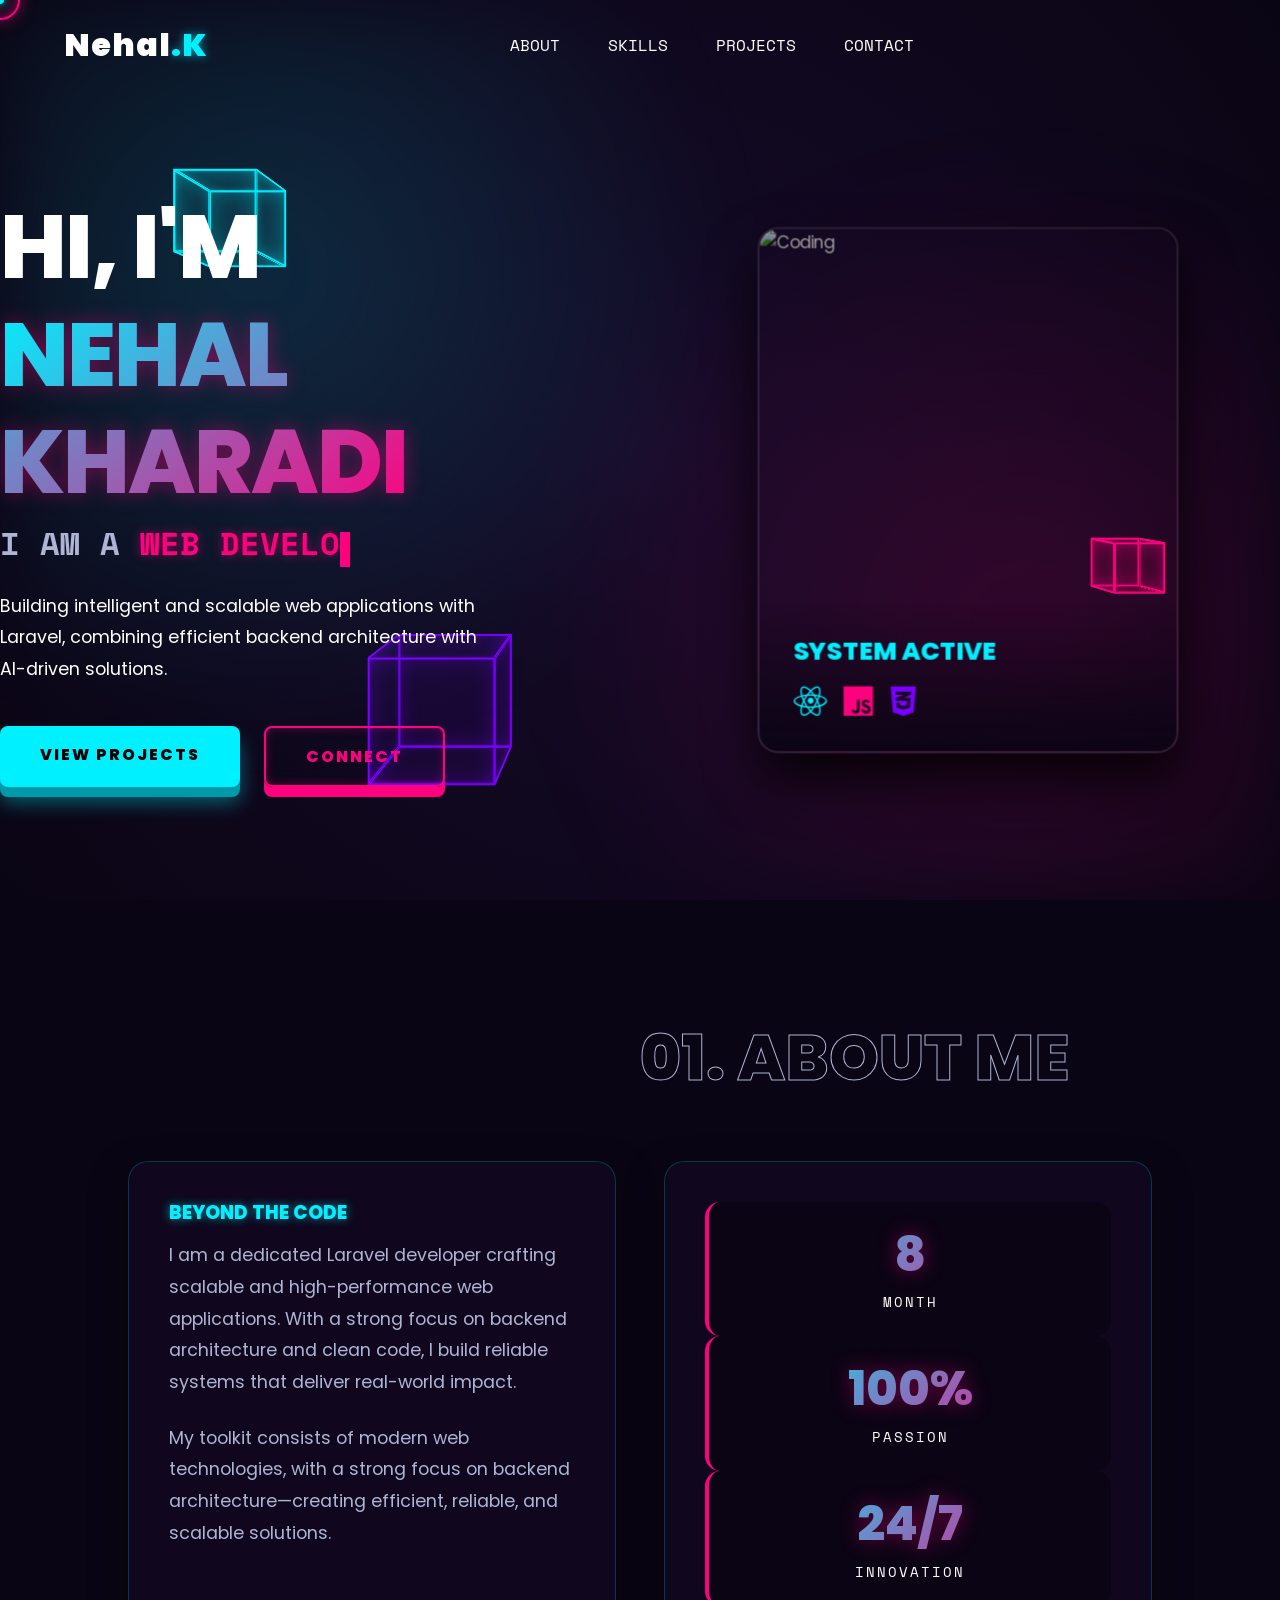
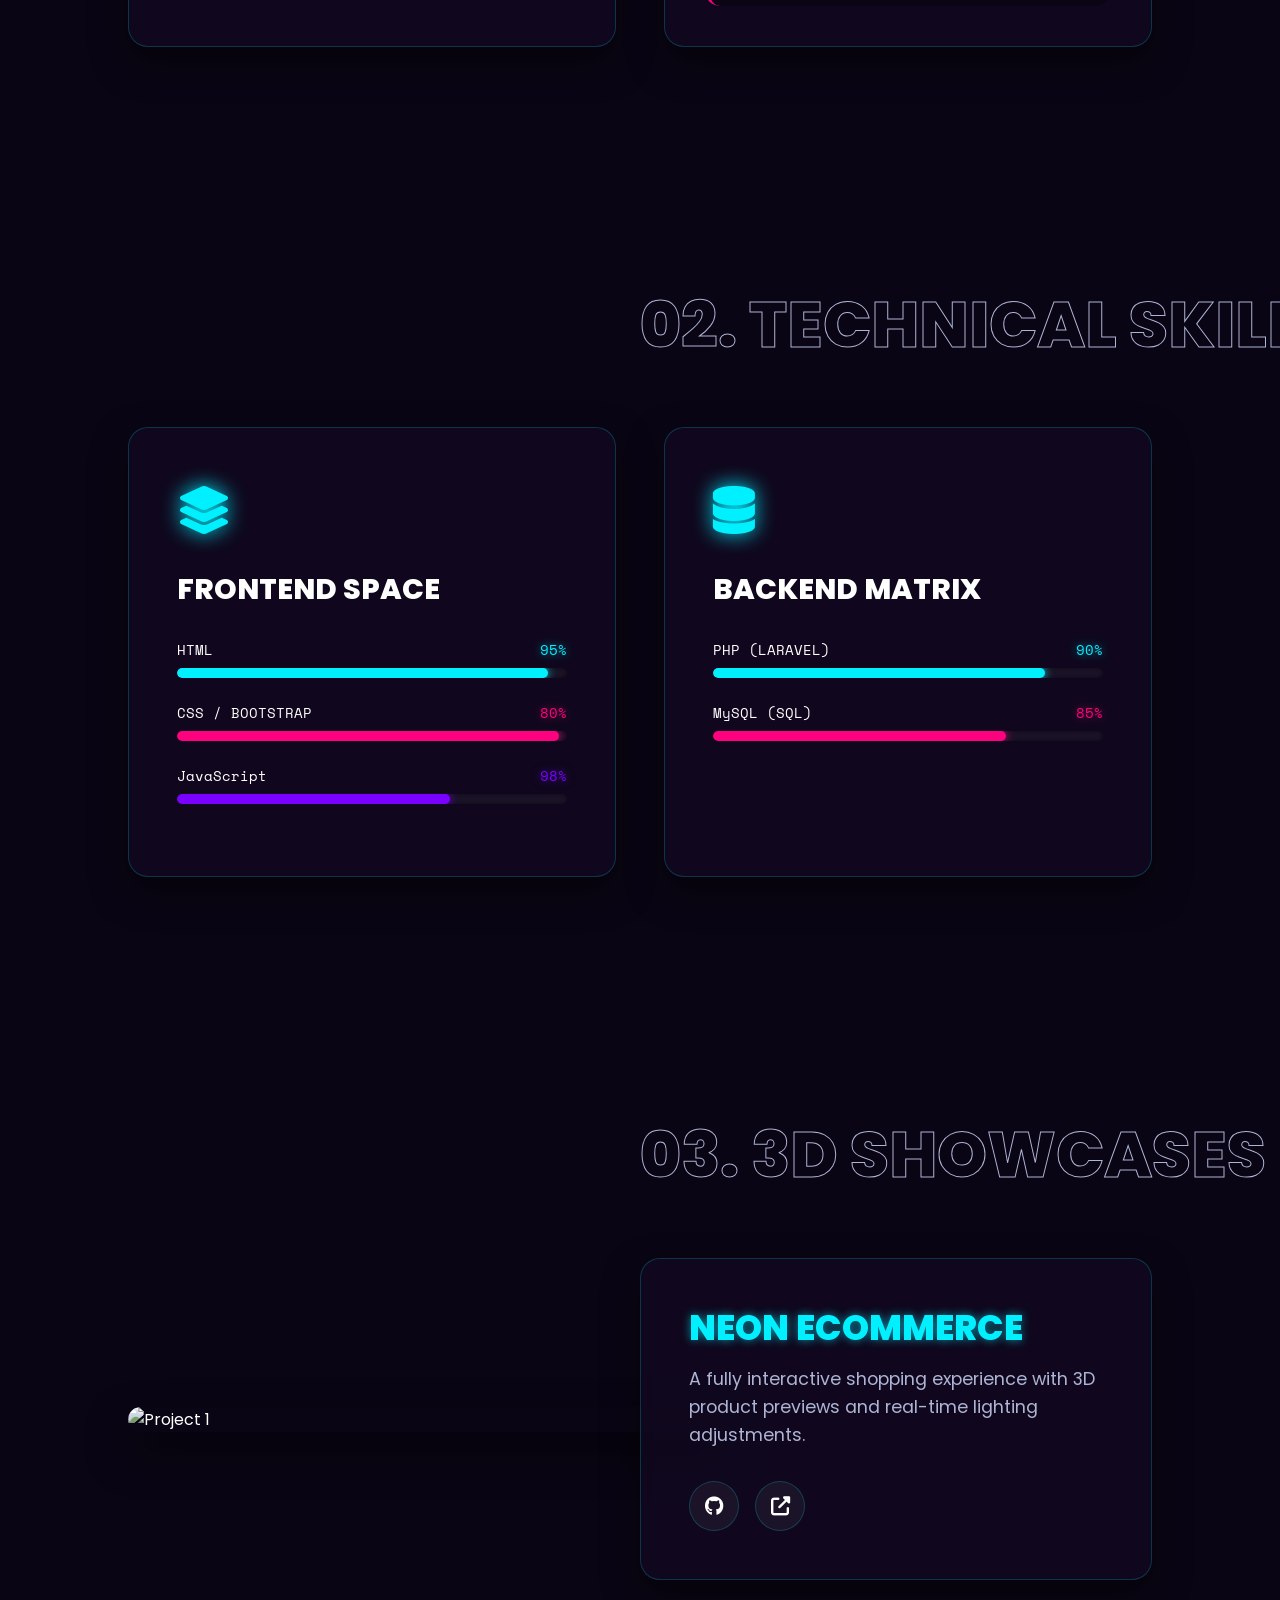
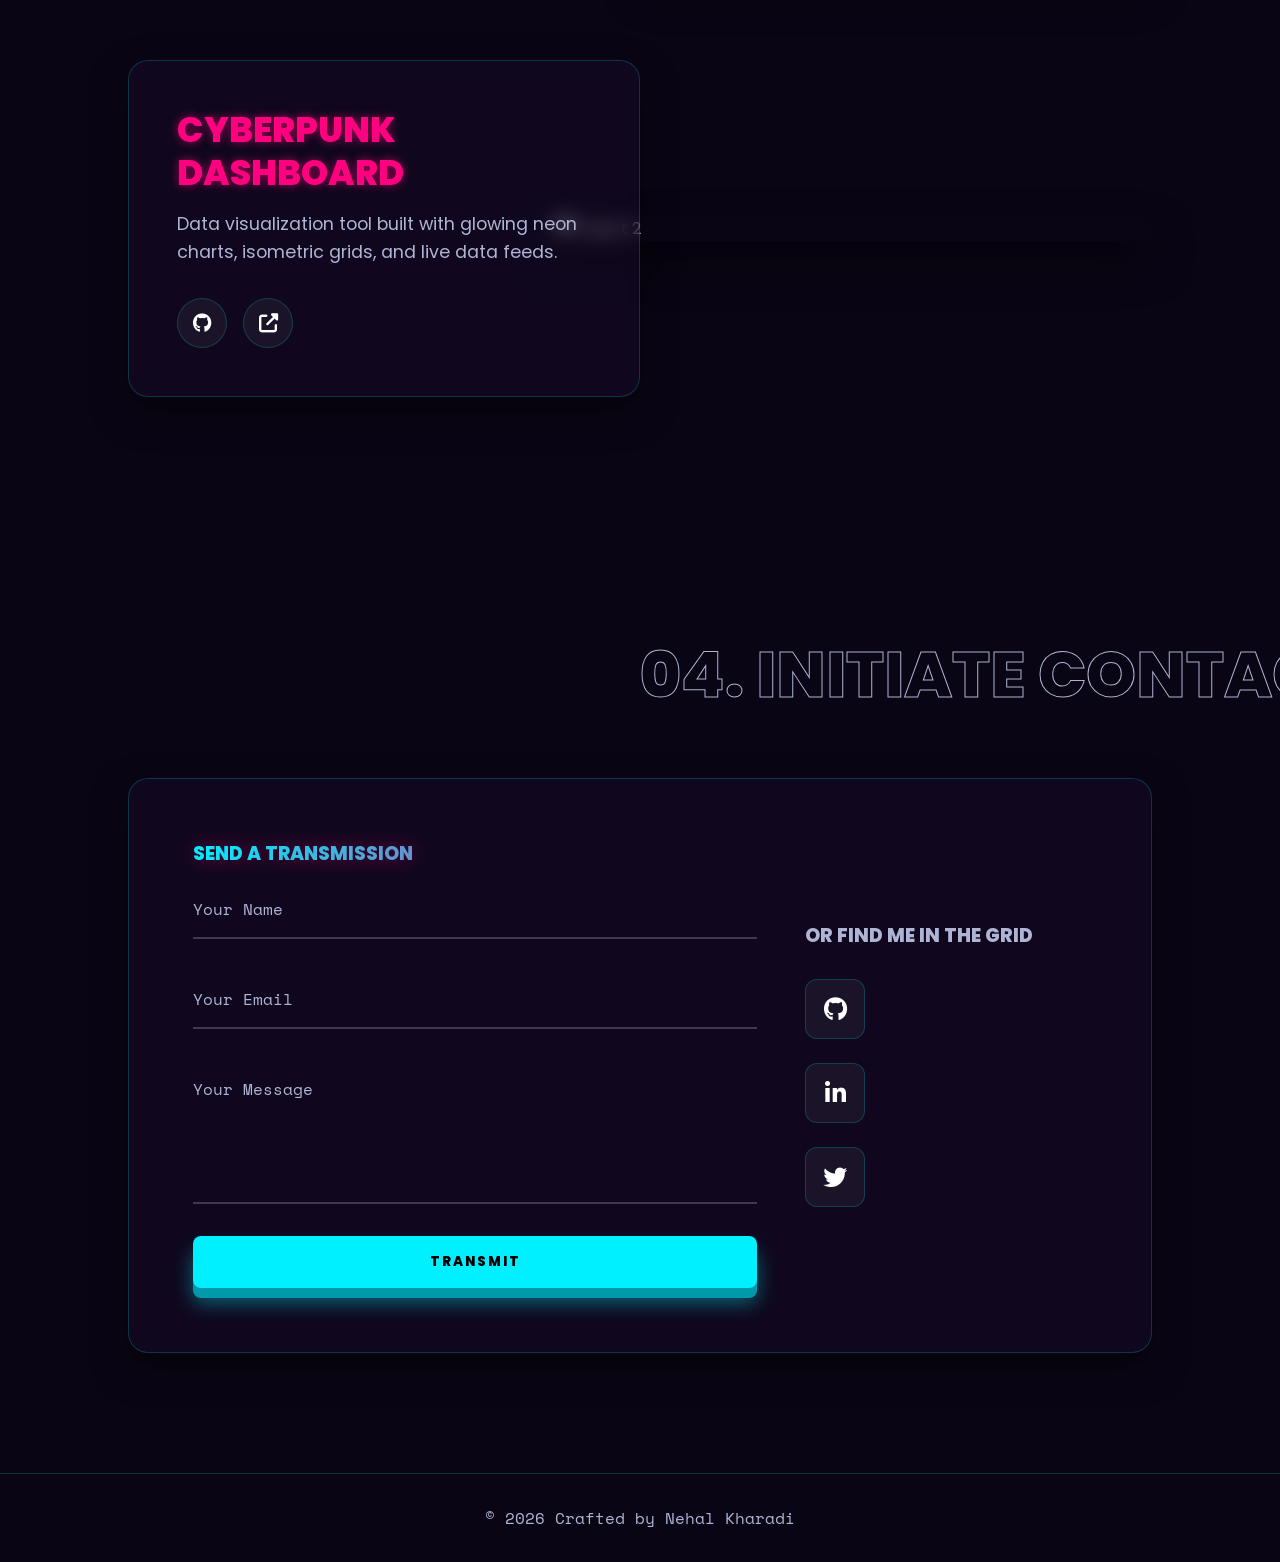
==== index.html @ 81396b82 "Add files via upload" ====
<!DOCTYPE html>
<html lang="en">

<head>
    <meta charset="UTF-8">
    <meta name="viewport" content="width=device-width, initial-scale=1.0">
    <meta name="description" content="Nehal Kharadi - Web Developer Portfolio">
    <title>Nehal Kharadi - Web Developer</title>
    <!-- Fonts -->
    <link rel="preconnect" href="https://fonts.googleapis.com">
    <link rel="preconnect" href="https://fonts.gstatic.com" crossorigin>
    <link
        href="https://fonts.googleapis.com/css2?family=Poppins:wght@300;400;600;800;900&family=Space+Mono:wght@400;700&display=swap"
        rel="stylesheet">
    <!-- Font Awesome -->
    <link rel="stylesheet" href="https://cdnjs.cloudflare.com/ajax/libs/font-awesome/6.4.0/css/all.min.css">
    <!-- Custom CSS -->
    <link rel="stylesheet" href="style.css">
</head>

<body>
    <!-- Custom Cursor -->
    <div class="cursor-dot"></div>
    <div class="cursor-outline"></div>

    <!-- 3D Background Elements -->
    <div class="bg-3d-scene">
        <!-- We will dynamically move these with JS -->
        <div class="shape shape-1 cube" data-speed="-2">
            <div class="face front"></div>
            <div class="face back"></div>
            <div class="face right"></div>
            <div class="face left"></div>
            <div class="face top"></div>
            <div class="face bottom"></div>
        </div>
        <div class="shape shape-2 cube" data-speed="3">
            <div class="face front"></div>
            <div class="face back"></div>
            <div class="face right"></div>
            <div class="face left"></div>
            <div class="face top"></div>
            <div class="face bottom"></div>
        </div>
        <div class="shape shape-3 cube" data-speed="1.5">
            <div class="face front"></div>
            <div class="face back"></div>
            <div class="face right"></div>
            <div class="face left"></div>
            <div class="face top"></div>
            <div class="face bottom"></div>
        </div>
        <div class="glow-bg"></div>
    </div>

    <!-- Navbar -->
    <nav id="navbar">
        <div class="nav-container">
            <a href="#hero" class="logo">Nehal<span class="text-cyan">.K</span></a>
            <ul class="nav-links">
                <li><a href="#about" class="hover-3d">About</a></li>
                <li><a href="#skills" class="hover-3d">Skills</a></li>
                <li><a href="#projects" class="hover-3d">Projects</a></li>
                <li><a href="#contact" class="hover-3d">Contact</a></li>
            </ul>
            <div class="nav-actions">
                <div class="hamburger">
                    <div class="line"></div>
                    <div class="line"></div>
                    <div class="line"></div>
                </div>
            </div>
        </div>
    </nav>

    <!-- Hero Section -->
    <section id="hero" class="hero">
        <div class="hero-content" data-tilt>

            <h1 class="name" data-depth="20">
                Hi, I'm <br>
                <span class="text-gradient">Nehal Kharadi</span>
            </h1>
            <h2 class="dynamic-text">I am a <span class="typing-text"></span><span class="cursor">&nbsp;</span></h2>
            <p class="summary" data-depth="10">Building intelligent and scalable web applications with Laravel,
                combining efficient backend architecture with AI-driven solutions.</p>
            <div class="hero-cta" data-depth="30">
                <a href="#projects" class="btn btn-primary btn-3d">View projects</a>
                <a href="#contact" class="btn btn-outline btn-3d">Connect</a>
            </div>
        </div>
        <div class="hero-graphic" id="parallax-scene">
            <!-- 3D Card in Hero -->
            <div class="hero-3d-card js-tilt">
                <div class="card-glass">
                    <img src="https://images.unsplash.com/photo-1555066931-4365d14bab8c?ixlib=rb-4.0.3&auto=format&fit=crop&w=800&q=80"
                        alt="Coding">
                    <div class="card-overlay">
                        <h3>System Active</h3>
                        <div class="tech-icons">
                            <i class="fab fa-react" style="color: #00F0FF;"></i>
                            <i class="fab fa-js" style="color: #FF007F;"></i>
                            <i class="fab fa-css3-alt" style="color: #7A00FF;"></i>
                        </div>
                    </div>
                </div>
            </div>
        </div>
    </section>

    <!-- About Section -->
    <section id="about" class="about section">
        <h2 class="section-title">01. About Me</h2>
        <div class="about-container js-tilt">
            <div class="about-text glass-box">
                <h3 class="text-cyan mb-4">Beyond the Code</h3>
                <p>I am a dedicated Laravel developer crafting scalable and high-performance web applications. With a
                    strong focus on backend architecture and clean code, I build reliable systems that deliver
                    real-world impact.
                </p>
                <p>My toolkit consists of modern web technologies, with a strong focus on backend architecture—creating
                    efficient, reliable, and scalable solutions.</p>
            </div>
            <div class="about-stats glass-box">
                <div class="stat-item">
                    <h4 class="text-gradient">8</h4>
                    <p>month</p>
                </div>
                <div class="stat-item">
                    <h4 class="text-gradient">100%</h4>
                    <p>Passion</p>
                </div>
                <div class="stat-item">
                    <h4 class="text-gradient">24/7</h4>
                    <p>Innovation</p>
                </div>
            </div>
        </div>
    </section>

    <!-- Skills Section -->
    <section id="skills" class="skills section">
        <h2 class="section-title">02. Technical Skills</h2>
        <div class="skills-grid">
            <div class="skill-card js-tilt glass-box">
                <div class="skill-icon"><i class="fas fa-layer-group"></i></div>
                <h3>Frontend Space</h3>
                <div class="skill-bar-container">
                    <div class="skill-label"><span>HTML</span> <span class="text-cyan">95%</span></div>
                    <div class="skill-track">
                        <div class="skill-fill bg-cyan" data-width="95%"></div>
                    </div>
                </div>
                <div class="skill-bar-container">
                    <div class="skill-label"><span>CSS / BOOTSTRAP</span> <span class="text-pink">80%</span></div>
                    <div class="skill-track">
                        <div class="skill-fill bg-pink" data-width="98%"></div>
                    </div>
                </div>
                <div class="skill-bar-container">
                    <div class="skill-label"><span>JavaScript</span> <span class="text-purple">98%</span></div>
                    <div class="skill-track">
                        <div class="skill-fill bg-purple" data-width="70%"></div>
                    </div>
                </div>
            </div>

            <div class="skill-card js-tilt glass-box">
                <div class="skill-icon"><i class="fas fa-database"></i></div>
                <h3>Backend Matrix</h3>
                <div class="skill-bar-container">
                    <div class="skill-label"><span>PHP (LARAVEL)</span> <span class="text-cyan">90%</span></div>
                    <div class="skill-track">
                        <div class="skill-fill bg-cyan" data-width="85%"></div>
                    </div>
                </div>
                <div class="skill-bar-container">
                    <div class="skill-label"><span>MySQL (SQL)</span> <span class="text-pink">85%</span></div>
                    <div class="skill-track">
                        <div class="skill-fill bg-pink" data-width="75%"></div>
                    </div>
                </div>

            </div>
        </div>
    </section>

    <!-- Projects Section -->
    <section id="projects" class="projects section">
        <h2 class="section-title">03. 3D Showcases</h2>
        <div class="project-gallery">
            <!-- Project 1 -->
            <div class="project-box js-tilt">
                <div class="project-img">
                    <img src="https://images.unsplash.com/photo-1618005182384-a83a8bd57fbe?ixlib=rb-4.0.3&auto=format&fit=crop&w=800&q=80"
                        alt="Project 1">
                </div>
                <div class="project-content glass-box">
                    <h3 class="text-cyan">Neon eCommerce</h3>
                    <p>A fully interactive shopping experience with 3D product previews and real-time lighting
                        adjustments.</p>
                    <div class="project-links">
                        <a href="#" class="btn-icon"><i class="fab fa-github"></i></a>
                        <a href="#" class="btn-icon"><i class="fas fa-external-link-alt"></i></a>
                    </div>
                </div>
            </div>

            <!-- Project 2 -->
            <div class="project-box js-tilt">
                <div class="project-img">
                    <img src="https://images.unsplash.com/photo-1550751827-4bd374c3f58b?ixlib=rb-4.0.3&auto=format&fit=crop&w=800&q=80"
                        alt="Project 2">
                </div>
                <div class="project-content glass-box">
                    <h3 class="text-pink">Cyberpunk Dashboard</h3>
                    <p>Data visualization tool built with glowing neon charts, isometric grids, and live data feeds.</p>
                    <div class="project-links">
                        <a href="#" class="btn-icon"><i class="fab fa-github"></i></a>
                        <a href="#" class="btn-icon"><i class="fas fa-external-link-alt"></i></a>
                    </div>
                </div>
            </div>
        </div>
    </section>

    <!-- Contact Section -->
    <section id="contact" class="contact section">
        <h2 class="section-title">04. Initiate Contact</h2>
        <div class="contact-wrapper js-tilt glass-box">
            <div class="contact-form-container">
                <h3 class="text-gradient mb-4">Send a Transmission</h3>
                <form id="contactForm" class="form-3d">
                    <div class="input-container">
                        <input type="text" required id="name" class="input-field">
                        <label for="name">Your Name</label>
                        <div class="input-line"></div>
                    </div>
                    <div class="input-container">
                        <input type="email" required id="email" class="input-field">
                        <label for="email">Your Email</label>
                        <div class="input-line"></div>
                    </div>
                    <div class="input-container">
                        <textarea required id="message" rows="4" class="input-field"></textarea>
                        <label for="message">Your Message</label>
                        <div class="input-line"></div>
                    </div>
                    <button type="submit" class="btn btn-primary btn-3d mt-4">Transmit</button>
                </form>
            </div>
            <div class="contact-social">
                <h3>Or find me in the grid</h3>
                <div class="social-3d">
                    <a href="#" class="social-btn"><i class="fab fa-github"></i></a>
                    <a href="#" class="social-btn"><i class="fab fa-linkedin-in"></i></a>
                    <a href="#" class="social-btn"><i class="fab fa-twitter"></i></a>
                </div>
            </div>
        </div>
    </section>

    <!-- Footer -->
    <footer>
        <p>© 2026 Crafted by Nehal Kharadi</p>
    </footer>

    <script src="script.js"></script>
</body>

</html>
---- style.css ----
/* --- Variables & Core Theme --- */
:root {
    --bg-dark: #0a0514;
    --bg-light: #160b29;
    --cyan: #00F0FF;
    --pink: #FF007F;
    --purple: #7A00FF;
    --text-main: #ffffff;
    --text-muted: #aeb4d4;
    
    --glass-bg: rgba(22, 11, 41, 0.5);
    --glass-border: rgba(0, 240, 255, 0.2);
    --glass-shadow: 0 15px 35px rgba(0,0,0,0.5);
    
    --gradient: linear-gradient(135deg, var(--cyan), var(--pink));
}

* { margin: 0; padding: 0; box-sizing: border-box; }

html { scroll-behavior: smooth; }

body {
    font-family: 'Poppins', sans-serif;
    background-color: var(--bg-dark);
    color: var(--text-main);
    overflow-x: hidden;
    cursor: none; /* We use custom cursor */
}

a { text-decoration: none; color: inherit; cursor: none; }
button, input, textarea { font-family: inherit; cursor: none; }

ul { list-style: none; }
img { max-width: 100%; height: auto; display: block; }

/* Typography */
h1, h2, h3, h4 { font-weight: 800; line-height: 1.2; text-transform: uppercase; }
.text-cyan { color: var(--cyan); text-shadow: 0 0 10px rgba(0, 240, 255, 0.6); }
.text-pink { color: var(--pink); text-shadow: 0 0 10px rgba(255, 0, 127, 0.6); }
.text-purple { color: var(--purple); text-shadow: 0 0 10px rgba(122, 0, 255, 0.6); }
.text-gradient {
    background: var(--gradient);
    -webkit-background-clip: text;
    -webkit-text-fill-color: transparent;
    filter: drop-shadow(0 0 10px rgba(255, 0, 127, 0.4));
}
.mb-4 { margin-bottom: 1rem; }

/* --- Custom Cursor --- */
.cursor-dot {
    position: fixed; width: 8px; height: 8px;
    background-color: var(--cyan);
    border-radius: 50%;
    pointer-events: none; z-index: 9999;
    transform: translate(-50%, -50%);
    box-shadow: 0 0 10px var(--cyan);
}
.cursor-outline {
    position: fixed; width: 40px; height: 40px;
    border: 2px solid var(--pink);
    border-radius: 50%;
    pointer-events: none; z-index: 9998;
    transform: translate(-50%, -50%);
    transition: width 0.2s, height 0.2s;
    box-shadow: 0 0 15px rgba(255,0,127,0.5), inset 0 0 15px rgba(255,0,127,0.5);
}
.cursor-hover {
    width: 60px !important; height: 60px !important;
    background: rgba(0, 240, 255, 0.1);
    border-color: var(--cyan) !important;
    box-shadow: 0 0 20px var(--cyan), inset 0 0 20px var(--cyan) !important;
}

/* --- 3D Background Scene --- */
.bg-3d-scene {
    position: fixed; top: 0; left: 0; width: 100vw; height: 100vh;
    z-index: -1; perspective: 1000px;
    background: radial-gradient(circle at center, var(--bg-light), var(--bg-dark));
    overflow: hidden;
}

.glow-bg {
    position: absolute; width: 100%; height: 100%;
    background: 
        radial-gradient(circle at 20% 30%, rgba(0, 240, 255, 0.15) 0%, transparent 40%),
        radial-gradient(circle at 80% 70%, rgba(255, 0, 127, 0.15) 0%, transparent 40%);
    filter: blur(40px);
}

.cube {
    position: absolute; width: 80px; height: 80px;
    transform-style: preserve-3d;
    animation: rotateCube 15s infinite linear;
}
.cube .face {
    position: absolute; width: 100%; height: 100%;
    border: 2px solid var(--cyan);
    background: rgba(0, 240, 255, 0.05);
    box-shadow: 0 0 20px rgba(0, 240, 255, 0.3) inset;
}
.cube .front  { transform: translateZ(40px); }
.cube .back   { transform: rotateY(180deg) translateZ(40px); }
.cube .right  { transform: rotateY(90deg) translateZ(40px); }
.cube .left   { transform: rotateY(-90deg) translateZ(40px); }
.cube .top    { transform: rotateX(90deg) translateZ(40px); }
.cube .bottom { transform: rotateX(-90deg) translateZ(40px); }

.shape-1 { top: 20%; left: 15%; animation-duration: 20s; }
.shape-2 { top: 60%; right: 10%; width: 50px; height: 50px; }
.shape-2 .face { border-color: var(--pink); background: rgba(255, 0, 127, 0.05); box-shadow: 0 0 20px rgba(255, 0, 127, 0.3) inset; }
.shape-2 .front{transform: translateZ(25px);} .shape-2 .back{transform: rotateY(180deg) translateZ(25px);} .shape-2 .right{transform: rotateY(90deg) translateZ(25px);} .shape-2 .left{transform: rotateY(-90deg) translateZ(25px);} .shape-2 .top{transform: rotateX(90deg) translateZ(25px);} .shape-2 .bottom{transform: rotateX(-90deg) translateZ(25px);}
.shape-3 { bottom: 15%; left: 30%; width: 120px; height: 120px; animation-duration: 25s; animation-direction: reverse; }
.shape-3 .face { border-color: var(--purple); background: rgba(122, 0, 255, 0.05); box-shadow: 0 0 20px rgba(122, 0, 255, 0.3) inset; }
.shape-3 .front{transform: translateZ(60px);} .shape-3 .back{transform: rotateY(180deg) translateZ(60px);} .shape-3 .right{transform: rotateY(90deg) translateZ(60px);} .shape-3 .left{transform: rotateY(-90deg) translateZ(60px);} .shape-3 .top{transform: rotateX(90deg) translateZ(60px);} .shape-3 .bottom{transform: rotateX(-90deg) translateZ(60px);}

@keyframes rotateCube {
    0% { transform: rotateX(0) rotateY(0) rotateZ(0); }
    100% { transform: rotateX(360deg) rotateY(360deg) rotateZ(360deg); }
}

/* --- Common UI --- */
.section { padding: 120px 10%; position: relative; z-index: 1; }
.section-title {
    font-size: clamp(2.5rem, 5vw, 4rem); text-align: center; margin-bottom: 4rem;
    color: transparent; -webkit-text-stroke: 1px var(--text-muted);
    position: relative; display: inline-block; left: 50%; transform: translateX(-50%);
    transition: all 0.3s ease;
}
.section-title:hover {
    color: var(--cyan); -webkit-text-stroke: 0px;
    text-shadow: 0 0 20px var(--cyan);
}

.glass-box {
    background: var(--glass-bg);
    backdrop-filter: blur(10px); -webkit-backdrop-filter: blur(10px);
    border: 1px solid var(--glass-border);
    border-radius: 20px; padding: 2.5rem;
    box-shadow: var(--glass-shadow);
    transform-style: preserve-3d; /* For child 3D effects */
}

/* 3D Buttons */
.btn-3d {
    display: inline-block; padding: 1rem 2.5rem; font-weight: 800; letter-spacing: 2px;
    text-transform: uppercase; border-radius: 8px; position: relative;
    transform-style: preserve-3d; transition: transform 0.2s, box-shadow 0.2s;
    outline: none; border: none; z-index: 1;
}
.btn-3d::before {
    content: ''; position: absolute; top: 0; left: 0; width: 100%; height: 100%;
    border-radius: 8px; transform: translateZ(-10px); z-index: -1;
}
.btn-primary {
    background: var(--cyan); color: #000;
    box-shadow: 0 10px 0 #0099aa, 0 15px 20px rgba(0, 240, 255, 0.4);
}
.btn-primary:active { transform: translateY(10px); box-shadow: 0 0px 0 #0099aa, 0 5px 10px rgba(0, 240, 255, 0.4); }
.btn-outline {
    background: transparent; color: var(--pink); border: 2px solid var(--pink);
    box-shadow: 0 10px 0 var(--pink), inset 0 0 10px rgba(255,0,127,0.3);
}
.btn-outline:active { transform: translateY(10px); box-shadow: 0 0px 0 var(--pink), inset 0 0 10px rgba(255,0,127,0.3); }

/* --- Navigation --- */
nav { position: fixed; top: 0; width: 100%; height: 90px; z-index: 1000; transition: 0.3s; }
nav.scrolled { background: rgba(10, 5, 20, 0.85); backdrop-filter: blur(15px); border-bottom: 1px solid var(--glass-border); height: 70px; }
.nav-container { display: flex; justify-content: space-between; align-items: center; height: 100%; padding: 0 5%; }
.logo { font-size: 2rem; font-weight: 900; letter-spacing: 1px; }

.nav-links { display: flex; gap: 3rem; }
.nav-links li a {
    font-family: 'Space Mono', monospace; font-size: 1rem; text-transform: uppercase;
    position: relative; display: inline-block; transition: 0.3s;
}
.nav-links li a:hover { color: var(--cyan); text-shadow: 0 0 10px var(--cyan); transform: translateY(-3px); }

.hamburger { display: none; }
.hamburger .line { width: 30px; height: 3px; background: var(--cyan); margin: 6px 0; box-shadow: 0 0 5px var(--cyan); transition: 0.3s; }

/* --- Hero Section --- */
.hero { min-height: 100vh; display: flex; align-items: center; padding-top: 80px; }
.hero-content { flex: 1; padding-right: 2rem; transform-style: preserve-3d; }

.intro-badge {
    display: inline-flex; align-items: center; gap: 10px; padding: 0.5rem 1.2rem;
    background: rgba(0, 240, 255, 0.1); border: 1px solid var(--cyan); border-radius: 30px;
    color: var(--cyan); font-family: 'Space Mono', monospace; font-size: 0.9rem;
    margin-bottom: 1.5rem; box-shadow: 0 0 15px rgba(0, 240, 255, 0.2);
}
.live-dot { width: 10px; height: 10px; background: var(--cyan); border-radius: 50%; animation: pulse 1.5s infinite; }
@keyframes pulse { 0% { box-shadow: 0 0 0 0 rgba(0, 240, 255, 0.7); } 70% { box-shadow: 0 0 0 10px transparent; } 100% { box-shadow: 0 0 0 0 transparent; } }

.hero .name { font-size: clamp(3.5rem, 7vw, 6rem); margin-bottom: 0.5rem; letter-spacing: -2px; }
.dynamic-text { font-family: 'Space Mono', monospace; font-size: clamp(1.2rem, 3vw, 2rem); color: var(--text-muted); margin-bottom: 1.5rem; }
.typing-text { color: var(--pink); text-shadow: 0 0 10px rgba(255, 0, 127, 0.5); }
.cursor { display: inline-block; width: 10px; height: 1.1em; background: var(--pink); vertical-align: text-bottom; animation: blink 1s infinite; }
@keyframes blink { 0%, 100% { opacity: 1; } 50% { opacity: 0; } }

.hero .summary { font-size: 1.1rem; max-width: 500px; margin-bottom: 2.5rem; line-height: 1.8; }
.hero-cta { display: flex; gap: 1.5rem; }

.hero-graphic { flex: 1; display: flex; justify-content: center; align-items: center; perspective: 1000px; }
.hero-3d-card { width: 400px; height: 500px; position: relative; transform-style: preserve-3d; }
.card-glass {
    position: absolute; width: 100%; height: 100%; border-radius: 20px; overflow: hidden;
    border: 2px solid rgba(255,255,255,0.1); box-shadow: 0 25px 50px rgba(0,0,0,0.8);
    transform: translateZ(50px); /* Pops out during tilt */
}
.card-glass img { width: 100%; height: 100%; object-fit: cover; filter: brightness(0.6) contrast(1.2); }
.card-overlay {
    position: absolute; bottom: 0; left: 0; width: 100%; padding: 2rem;
    background: linear-gradient(to top, rgba(10,5,20,0.9), transparent);
    transform: translateZ(80px); /* 3D effect depth */
}
.card-overlay h3 { color: var(--cyan); font-size: 1.5rem; margin-bottom: 1rem; }
.tech-icons { display: flex; gap: 1rem; font-size: 2rem; }

/* --- About Section --- */
.about-container { display: grid; grid-template-columns: 1fr 1fr; gap: 3rem; transform-style: preserve-3d; }
.about-text p { margin-bottom: 1.5rem; font-size: 1.1rem; line-height: 1.8; color: var(--text-muted); }
.about-stats { display: flex; flex-direction: column; justify-content: space-around; transform: translateZ(30px); }
.stat-item { text-align: center; padding: 1.5rem; background: rgba(0,0,0,0.3); border-radius: 15px; border-left: 4px solid var(--pink); }
.stat-item h4 { font-size: 3rem; margin-bottom: 0.5rem; }
.stat-item p { font-family: 'Space Mono', monospace; letter-spacing: 2px; text-transform: uppercase; font-size: 0.9rem; }

/* --- Skills Section --- */
.skills-grid { display: grid; grid-template-columns: 1fr 1fr; gap: 3rem; perspective: 1000px; }
.skill-card { padding: 3rem; transform-style: preserve-3d; }
.skill-icon {
    font-size: 3rem; color: var(--cyan); margin-bottom: 1.5rem; display: inline-block;
    transform: translateZ(40px); text-shadow: 0 0 20px var(--cyan);
}
.skill-card h3 { font-size: 1.8rem; margin-bottom: 2rem; transform: translateZ(30px); }
.skill-bar-container { margin-bottom: 1.5rem; transform: translateZ(20px); }
.skill-label { display: flex; justify-content: space-between; font-family: 'Space Mono', monospace; font-size: 0.9rem; margin-bottom: 0.5rem; }
.skill-track { width: 100%; height: 10px; background: rgba(255,255,255,0.05); border-radius: 10px; overflow: hidden; box-shadow: inset 0 0 5px rgba(0,0,0,0.5); }
.skill-fill { height: 100%; width: 0; border-radius: 10px; transition: width 1.5s ease-out; }
.bg-cyan { background: var(--cyan); box-shadow: 0 0 10px var(--cyan); }
.bg-pink { background: var(--pink); box-shadow: 0 0 10px var(--pink); }
.bg-purple { background: var(--purple); box-shadow: 0 0 10px var(--purple); }

/* --- Projects Section --- */
.project-gallery { display: flex; flex-direction: column; gap: 5rem; }
.project-box { display: grid; grid-template-columns: repeat(12, 1fr); align-items: center; perspective: 1500px; }
.project-img {
    grid-column: 1 / 8; grid-row: 1; border-radius: 20px; overflow: hidden;
    box-shadow: 0 20px 40px rgba(0,0,0,0.6); transform-style: preserve-3d;
}
.project-img img { width: 100%; height: 100%; object-fit: cover; filter: grayscale(50%); transition: 0.5s; }
.project-box:hover .project-img img { filter: grayscale(0%); transform: scale(1.05); }

.project-content {
    grid-column: 7 / -1; grid-row: 1; padding: 3rem; z-index: 2;
    transform: translateZ(50px); /* 3D pop */
}
.project-box:nth-child(even) .project-img { grid-column: 6 / -1; }
.project-box:nth-child(even) .project-content { grid-column: 1 / 7; }

.project-content h3 { font-size: 2.2rem; margin-bottom: 1rem; }
.project-content p { color: var(--text-muted); font-size: 1.1rem; margin-bottom: 2rem; line-height: 1.6; }
.project-links { display: flex; gap: 1rem; }
.btn-icon {
    width: 50px; height: 50px; display: flex; justify-content: center; align-items: center;
    border: 1px solid var(--glass-border); border-radius: 50%; font-size: 1.2rem;
    background: rgba(255,255,255,0.05); transition: 0.3s;
}
.btn-icon:hover { background: var(--cyan); color: #000; box-shadow: 0 0 15px var(--cyan); transform: translateY(-5px); }

/* --- Contact Section --- */
.contact-wrapper { display: grid; grid-template-columns: 2fr 1fr; gap: 3rem; padding: 4rem; transform-style: preserve-3d; }
.form-3d { display: flex; flex-direction: column; gap: 2rem; transform: translateZ(30px); }
.input-container { position: relative; }
.input-field {
    width: 100%; padding: 1rem 0; background: transparent; border: none; outline: none;
    color: var(--text-main); font-size: 1.1rem; font-family: 'Space Mono', monospace;
}
.input-container label {
    position: absolute; top: 1rem; left: 0; color: var(--text-muted); font-family: 'Space Mono', monospace;
    transition: 0.3s ease; pointer-events: none;
}
.input-line { position: absolute; bottom: 0; left: 0; width: 100%; height: 2px; background: rgba(255,255,255,0.2); }
.input-line::after {
    content: ''; position: absolute; bottom: 0; left: 0; width: 0%; height: 2px;
    background: var(--gradient); transition: 0.3s ease;
}
.input-field:focus ~ label, .input-field:valid ~ label { top: -1rem; font-size: 0.8rem; color: var(--cyan); }
.input-field:focus ~ .input-line::after, .input-field:valid ~ .input-line::after { width: 100%; box-shadow: 0 0 10px var(--cyan); }
textarea.input-field { resize: none; }

.contact-social { display: flex; flex-direction: column; justify-content: center; transform: translateZ(40px); }
.contact-social h3 { margin-bottom: 2rem; color: var(--text-muted); font-size: 1.2rem; }
.social-3d { display: flex; flex-direction: column; gap: 1.5rem; }
.social-btn {
    display: flex; align-items: center; justify-content: center;
    width: 60px; height: 60px; font-size: 1.5rem;
    background: rgba(255,255,255,0.05); border: 1px solid var(--glass-border); border-radius: 12px;
    transition: 0.3s;
}
.social-btn:hover { background: var(--pink); color: #fff; box-shadow: 0 0 20px var(--pink); transform: translateZ(20px) scale(1.1); }

/* --- Footer --- */
footer { text-align: center; padding: 2rem; border-top: 1px solid var(--glass-border); font-family: 'Space Mono', monospace; color: var(--text-muted); }

/* --- Reveal Animations --- */
.reveal { opacity: 0; transform: translateY(50px) translateZ(-100px); transition: all 1s cubic-bezier(0.2, 0.8, 0.2, 1); }
.reveal.active { opacity: 1; transform: translateY(0) translateZ(0); }

/* --- Responsive --- */
@media screen and (max-width: 992px) {
    .hero { flex-direction: column; text-align: center; padding-top: 120px; gap: 4rem; }
    .hero-content { padding-right: 0; display: flex; flex-direction: column; align-items: center; }
    .hero .summary { text-align: center; }
    .about-container, .skills-grid, .contact-wrapper { grid-template-columns: 1fr; }
    .project-box, .project-box:nth-child(even) { display: flex; flex-direction: column; }
    .project-content { transform: translateY(-50px) translateZ(30px); margin: 0 2rem; }
    .social-3d { flex-direction: row; }
}

@media screen and (max-width: 768px) {
    .nav-links {
        position: fixed; top: 0; right: -100%; width: 100vw; height: 100vh;
        background: rgba(10,5,20,0.98); flex-direction: column; justify-content: center; align-items: center;
        transition: 0.4s ease-in-out;
    }
    .nav-links.active { right: 0; }
    .hamburger { display: block; z-index: 1001; position: relative; }
    .hamburger.active .line:nth-child(1) { transform: translateY(9px) rotate(45deg); }
    .hamburger.active .line:nth-child(2) { opacity: 0; }
    .hamburger.active .line:nth-child(3) { transform: translateY(-9px) rotate(-45deg); }
    .hero .name { font-size: 3rem; }
    .hero-3d-card { width: 100%; max-width: 350px; height: 400px; }
    .section { padding: 80px 5%; }
}
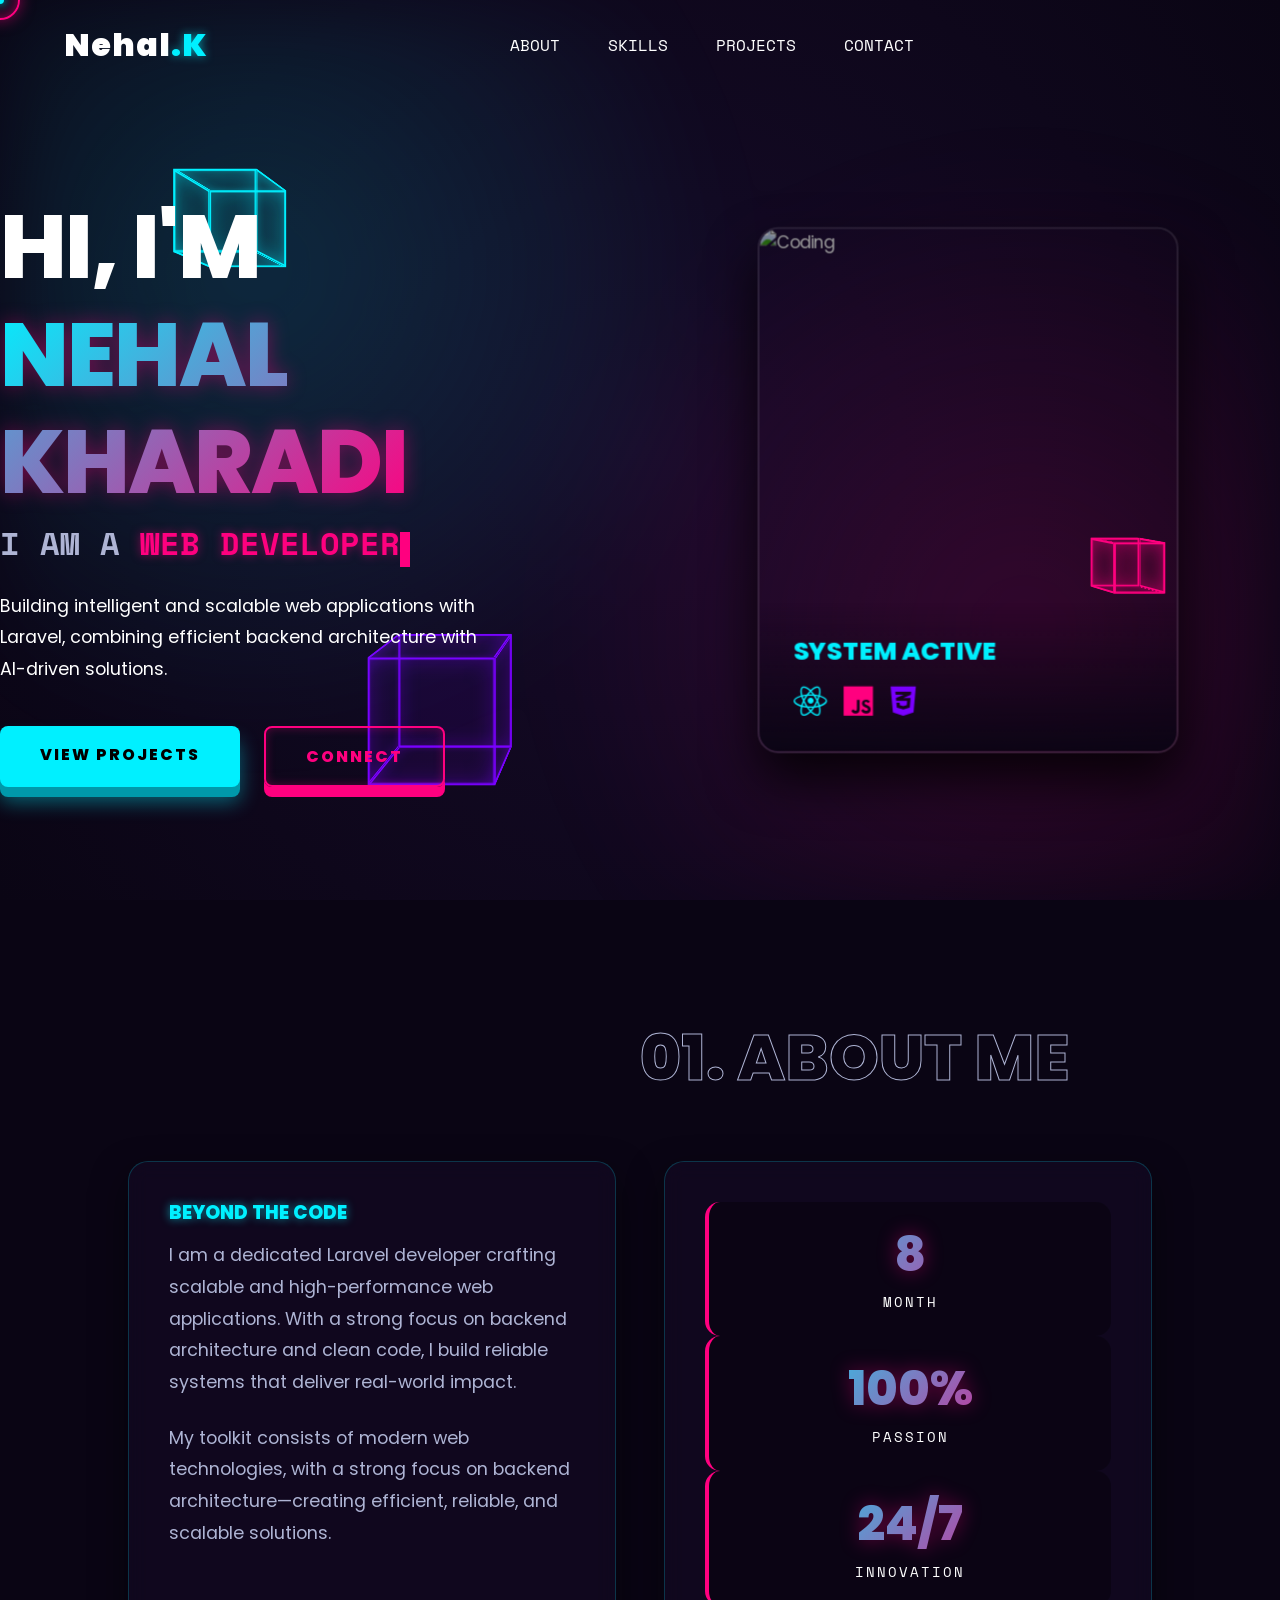
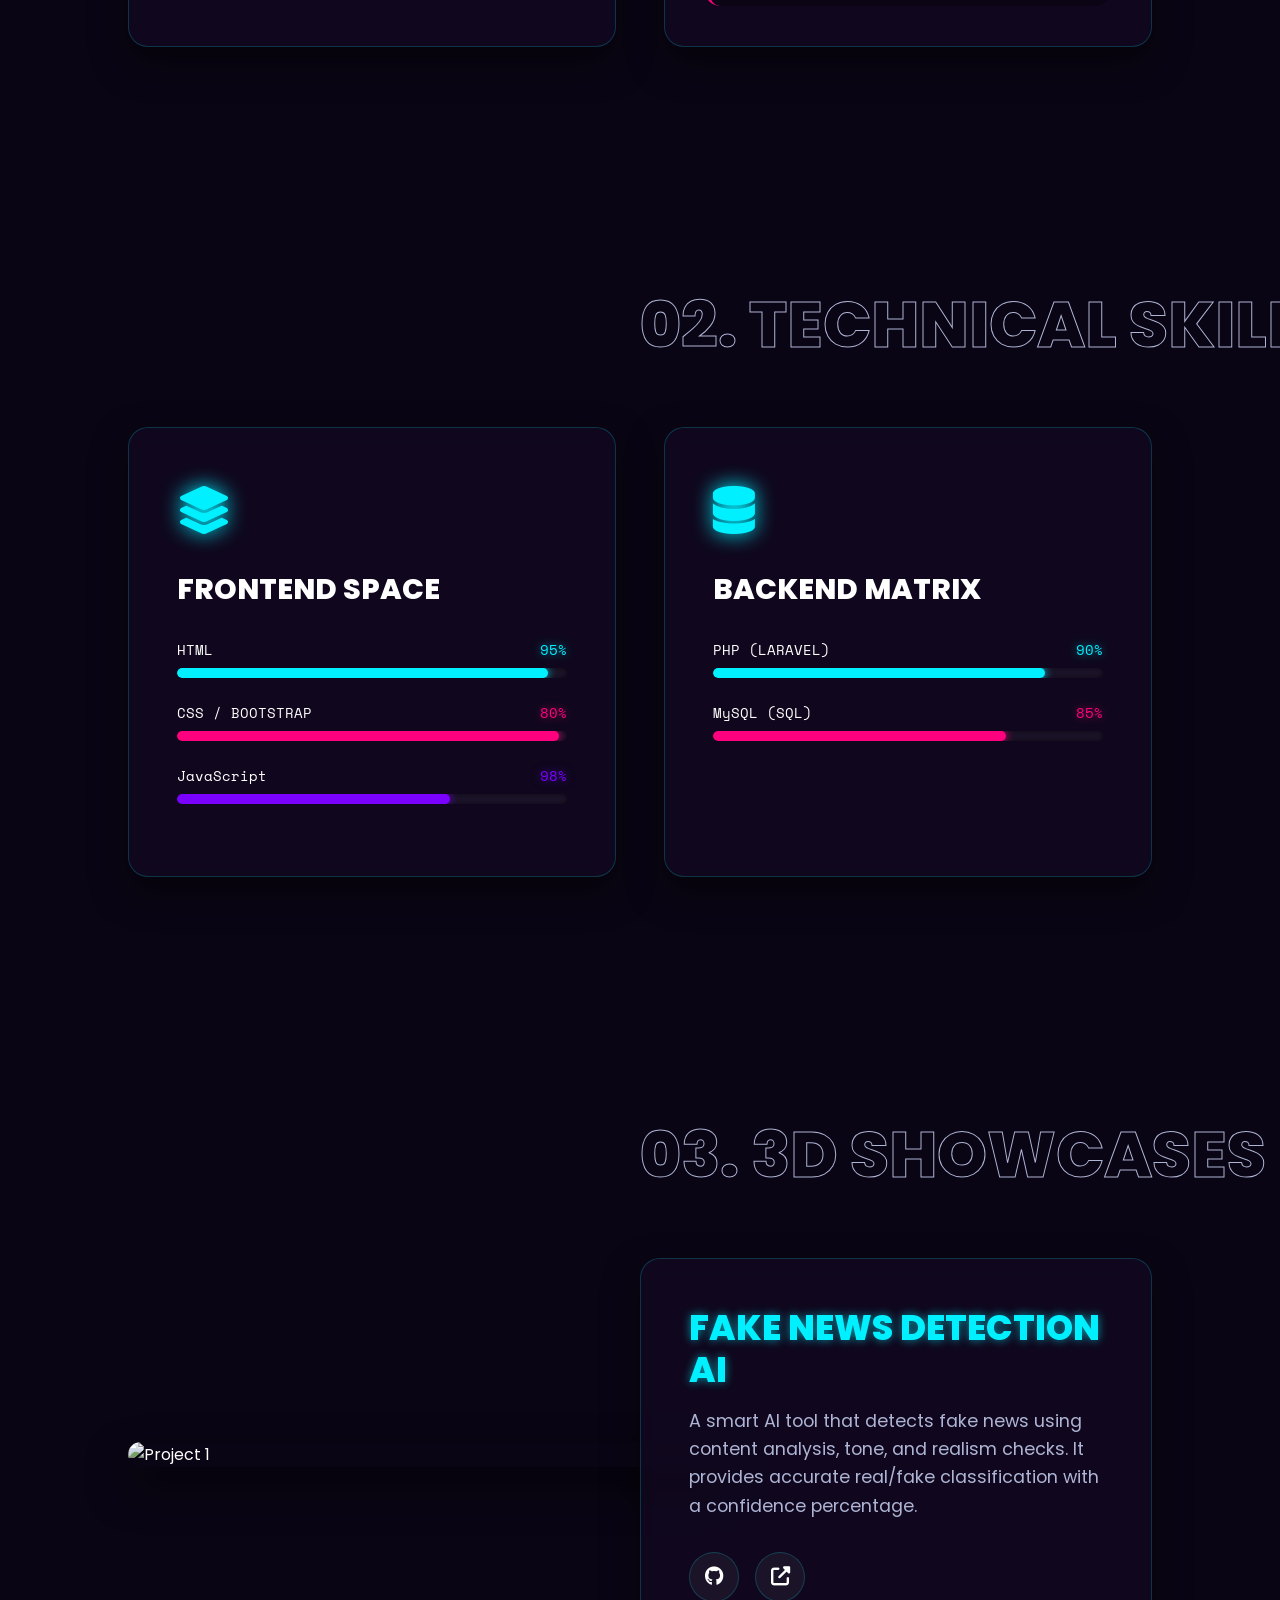
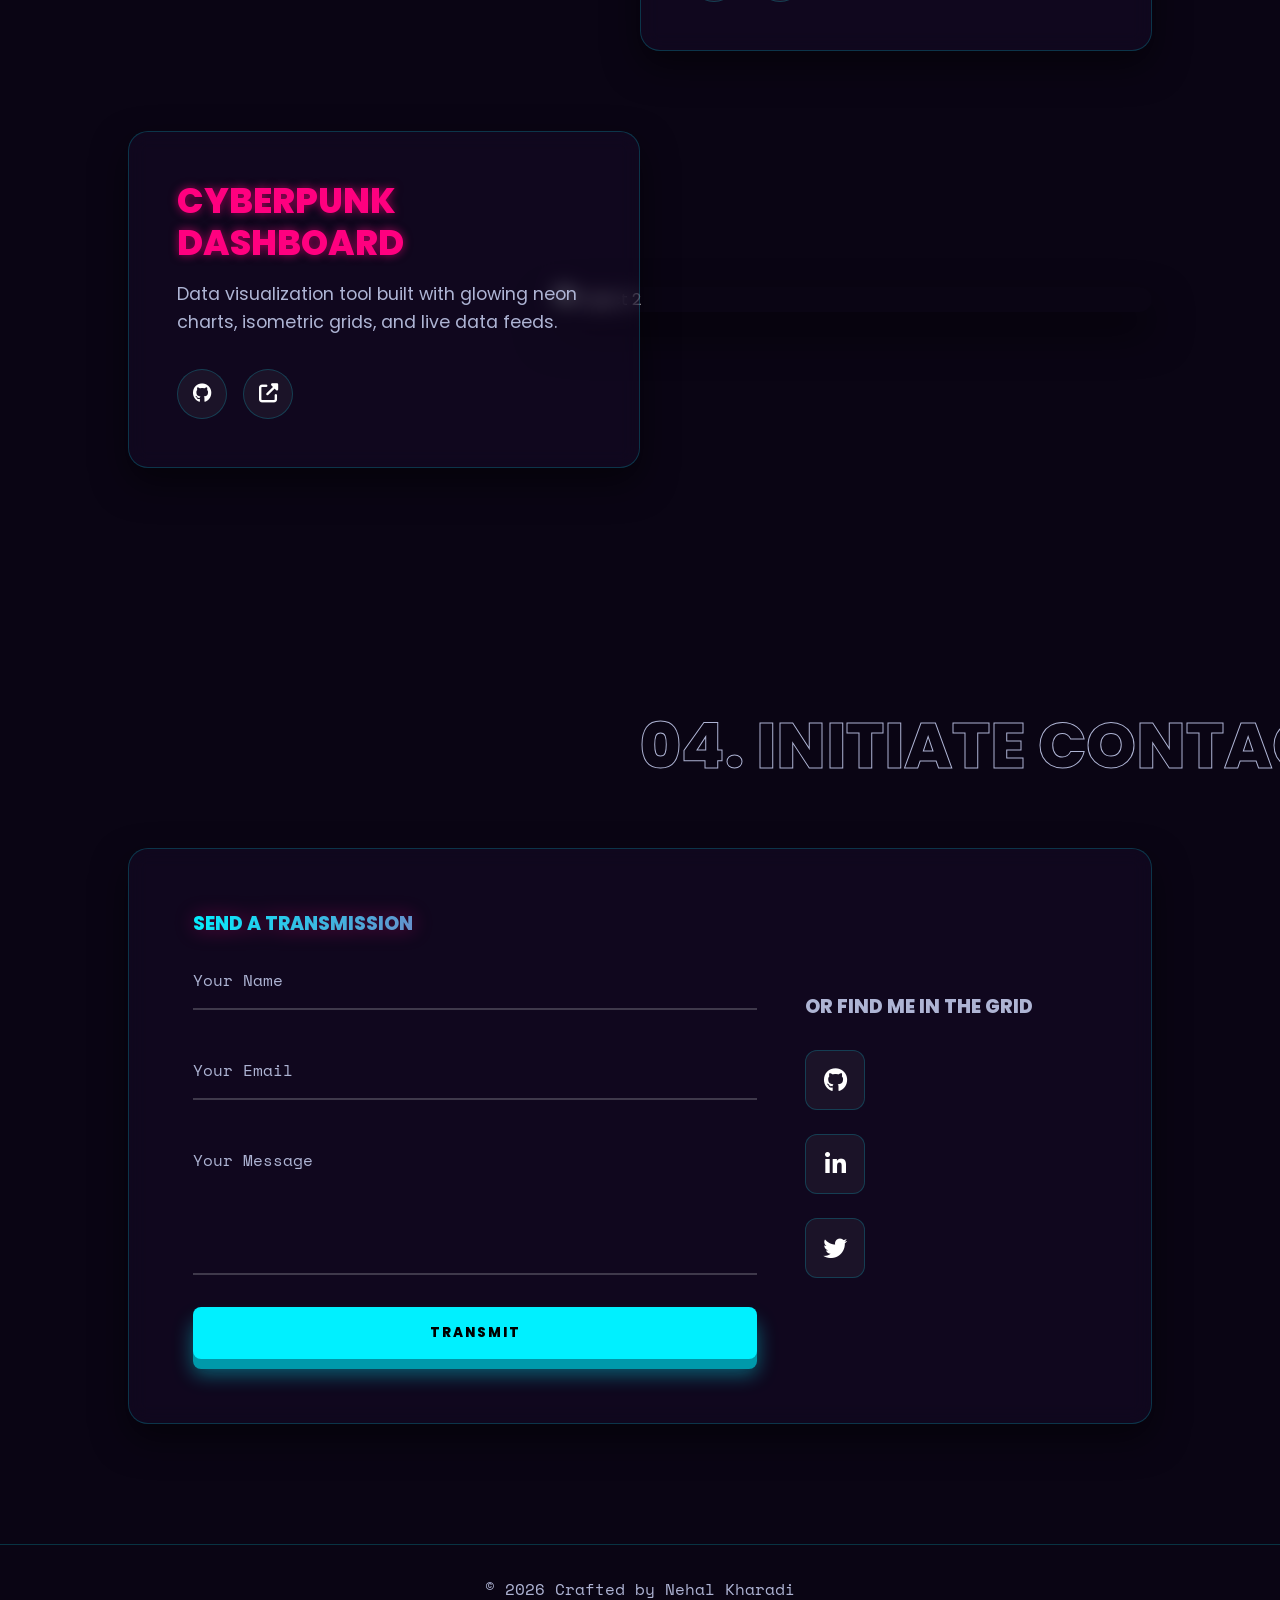
==== commit 48d3d672: "Add files via upload" ====
--- a/index.html
+++ b/index.html
@@ -196,9 +196,10 @@
                         alt="Project 1">
                 </div>
                 <div class="project-content glass-box">
-                    <h3 class="text-cyan">Neon eCommerce</h3>
-                    <p>A fully interactive shopping experience with 3D product previews and real-time lighting
-                        adjustments.</p>
+                    <h3 class="text-cyan">Fake News Detection AI</h3>
+                    <p>A smart AI tool that detects fake news using content analysis, tone, and realism checks.
+                        It provides accurate real/fake classification
+                        with a confidence percentage.</p>
                     <div class="project-links">
                         <a href="#" class="btn-icon"><i class="fab fa-github"></i></a>
                         <a href="#" class="btn-icon"><i class="fas fa-external-link-alt"></i></a>
@@ -217,7 +218,8 @@
                     <p>Data visualization tool built with glowing neon charts, isometric grids, and live data feeds.</p>
                     <div class="project-links">
                         <a href="#" class="btn-icon"><i class="fab fa-github"></i></a>
-                        <a href="#" class="btn-icon"><i class="fas fa-external-link-alt"></i></a>
+                        <a href="https://nehalkharadi.github.io/fake-news-detection-ai/" class="btn-icon"><i
+                                class="fas fa-external-link-alt"></i></a>
                     </div>
                 </div>
             </div>
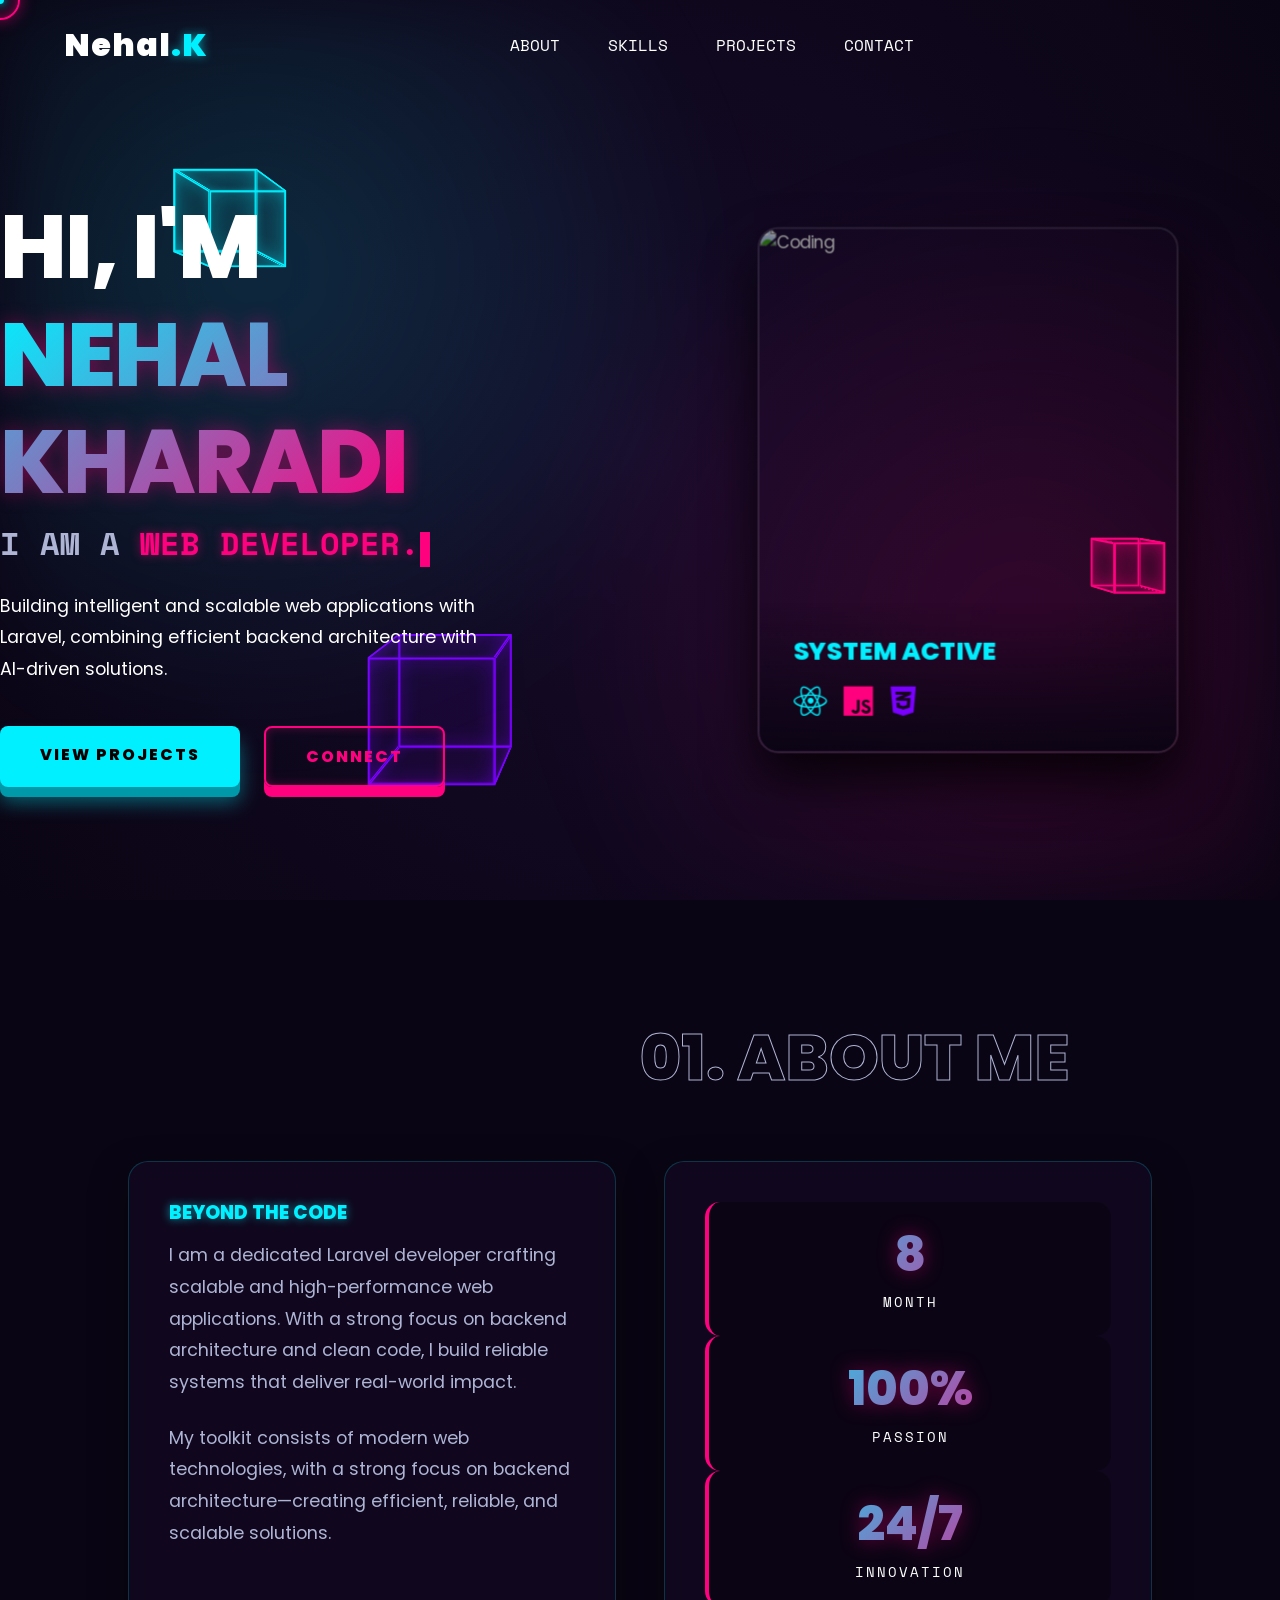
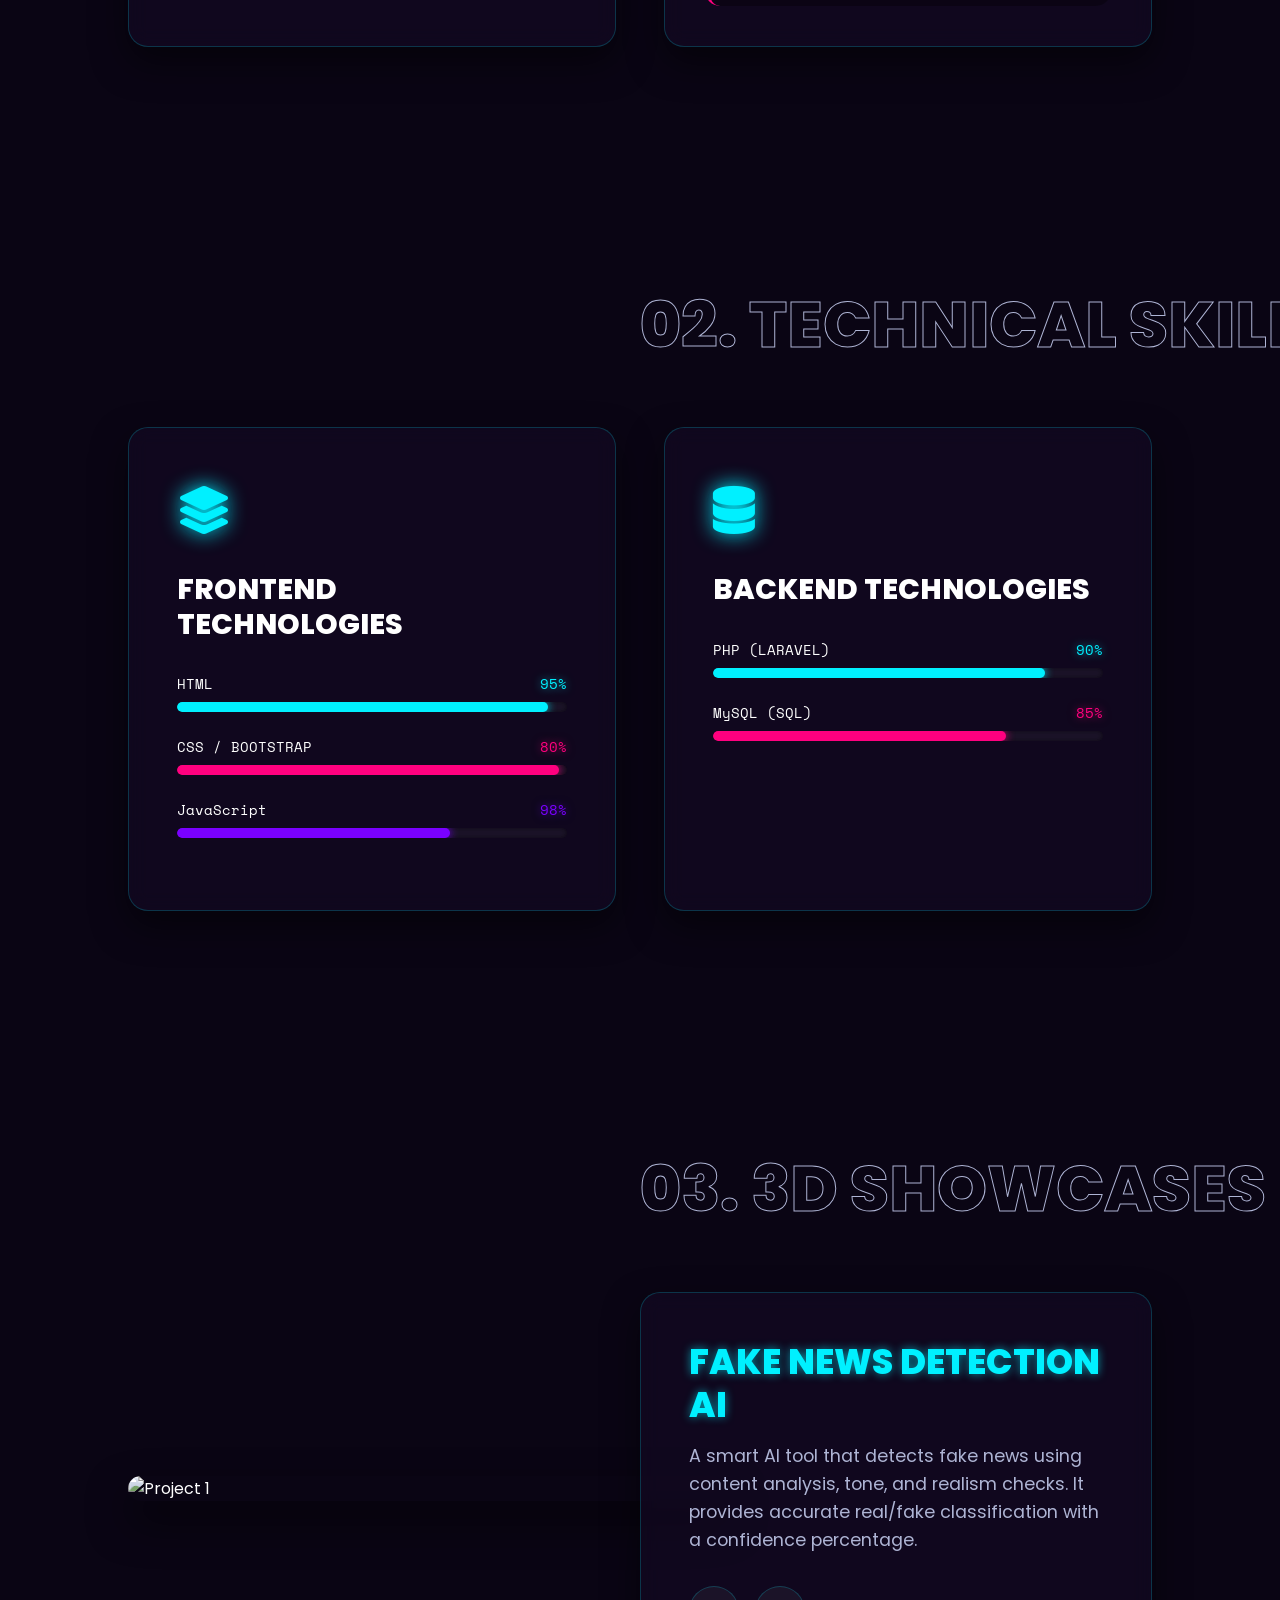
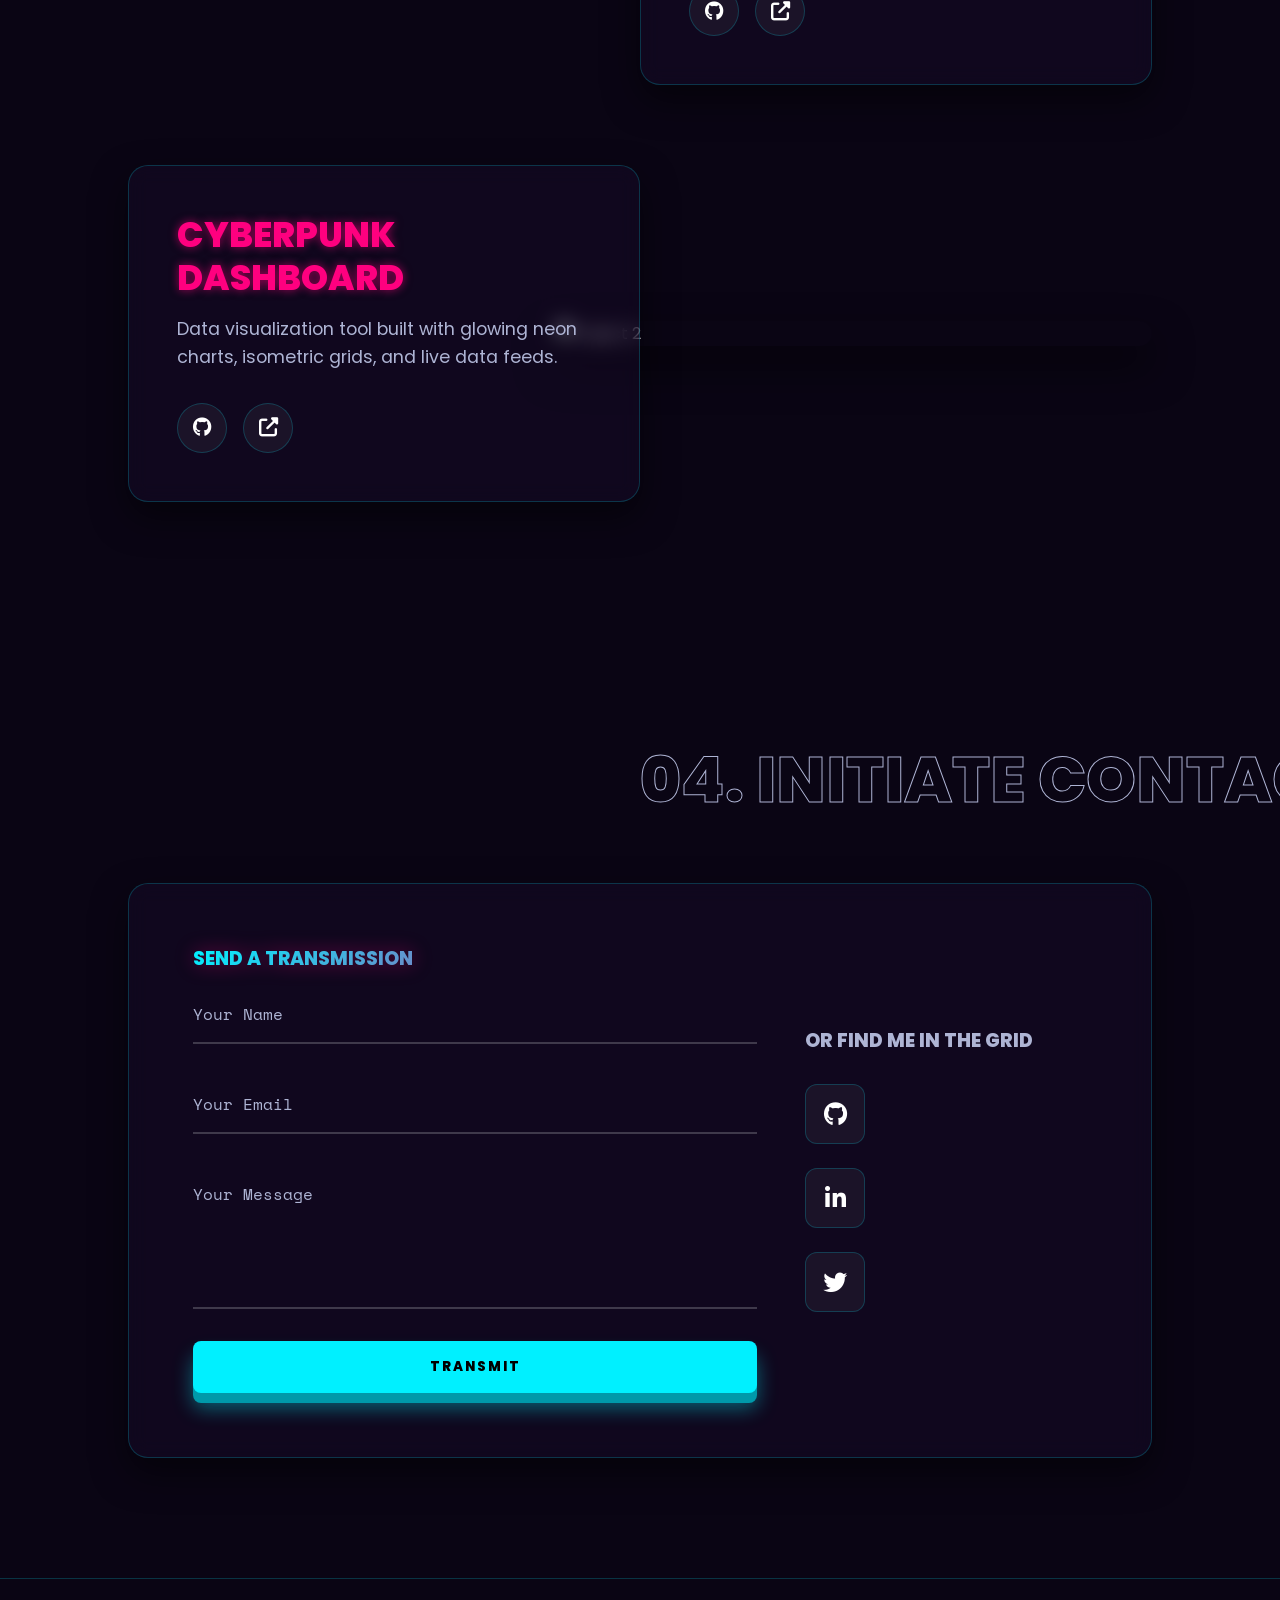
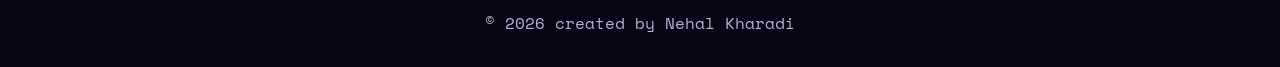
==== commit 59b19dbe: "Add files via upload" ====
--- a/index.html
+++ b/index.html
@@ -1,273 +1,273 @@
-<!DOCTYPE html>
-<html lang="en">
-
-<head>
-    <meta charset="UTF-8">
-    <meta name="viewport" content="width=device-width, initial-scale=1.0">
-    <meta name="description" content="Nehal Kharadi - Web Developer Portfolio">
-    <title>Nehal Kharadi - Web Developer</title>
-    <!-- Fonts -->
-    <link rel="preconnect" href="https://fonts.googleapis.com">
-    <link rel="preconnect" href="https://fonts.gstatic.com" crossorigin>
-    <link
-        href="https://fonts.googleapis.com/css2?family=Poppins:wght@300;400;600;800;900&family=Space+Mono:wght@400;700&display=swap"
-        rel="stylesheet">
-    <!-- Font Awesome -->
-    <link rel="stylesheet" href="https://cdnjs.cloudflare.com/ajax/libs/font-awesome/6.4.0/css/all.min.css">
-    <!-- Custom CSS -->
-    <link rel="stylesheet" href="style.css">
-</head>
-
-<body>
-    <!-- Custom Cursor -->
-    <div class="cursor-dot"></div>
-    <div class="cursor-outline"></div>
-
-    <!-- 3D Background Elements -->
-    <div class="bg-3d-scene">
-        <!-- We will dynamically move these with JS -->
-        <div class="shape shape-1 cube" data-speed="-2">
-            <div class="face front"></div>
-            <div class="face back"></div>
-            <div class="face right"></div>
-            <div class="face left"></div>
-            <div class="face top"></div>
-            <div class="face bottom"></div>
-        </div>
-        <div class="shape shape-2 cube" data-speed="3">
-            <div class="face front"></div>
-            <div class="face back"></div>
-            <div class="face right"></div>
-            <div class="face left"></div>
-            <div class="face top"></div>
-            <div class="face bottom"></div>
-        </div>
-        <div class="shape shape-3 cube" data-speed="1.5">
-            <div class="face front"></div>
-            <div class="face back"></div>
-            <div class="face right"></div>
-            <div class="face left"></div>
-            <div class="face top"></div>
-            <div class="face bottom"></div>
-        </div>
-        <div class="glow-bg"></div>
-    </div>
-
-    <!-- Navbar -->
-    <nav id="navbar">
-        <div class="nav-container">
-            <a href="#hero" class="logo">Nehal<span class="text-cyan">.K</span></a>
-            <ul class="nav-links">
-                <li><a href="#about" class="hover-3d">About</a></li>
-                <li><a href="#skills" class="hover-3d">Skills</a></li>
-                <li><a href="#projects" class="hover-3d">Projects</a></li>
-                <li><a href="#contact" class="hover-3d">Contact</a></li>
-            </ul>
-            <div class="nav-actions">
-                <div class="hamburger">
-                    <div class="line"></div>
-                    <div class="line"></div>
-                    <div class="line"></div>
-                </div>
-            </div>
-        </div>
-    </nav>
-
-    <!-- Hero Section -->
-    <section id="hero" class="hero">
-        <div class="hero-content" data-tilt>
-
-            <h1 class="name" data-depth="20">
-                Hi, I'm <br>
-                <span class="text-gradient">Nehal Kharadi</span>
-            </h1>
-            <h2 class="dynamic-text">I am a <span class="typing-text"></span><span class="cursor">&nbsp;</span></h2>
-            <p class="summary" data-depth="10">Building intelligent and scalable web applications with Laravel,
-                combining efficient backend architecture with AI-driven solutions.</p>
-            <div class="hero-cta" data-depth="30">
-                <a href="#projects" class="btn btn-primary btn-3d">View projects</a>
-                <a href="#contact" class="btn btn-outline btn-3d">Connect</a>
-            </div>
-        </div>
-        <div class="hero-graphic" id="parallax-scene">
-            <!-- 3D Card in Hero -->
-            <div class="hero-3d-card js-tilt">
-                <div class="card-glass">
-                    <img src="https://images.unsplash.com/photo-1555066931-4365d14bab8c?ixlib=rb-4.0.3&auto=format&fit=crop&w=800&q=80"
-                        alt="Coding">
-                    <div class="card-overlay">
-                        <h3>System Active</h3>
-                        <div class="tech-icons">
-                            <i class="fab fa-react" style="color: #00F0FF;"></i>
-                            <i class="fab fa-js" style="color: #FF007F;"></i>
-                            <i class="fab fa-css3-alt" style="color: #7A00FF;"></i>
-                        </div>
-                    </div>
-                </div>
-            </div>
-        </div>
-    </section>
-
-    <!-- About Section -->
-    <section id="about" class="about section">
-        <h2 class="section-title">01. About Me</h2>
-        <div class="about-container js-tilt">
-            <div class="about-text glass-box">
-                <h3 class="text-cyan mb-4">Beyond the Code</h3>
-                <p>I am a dedicated Laravel developer crafting scalable and high-performance web applications. With a
-                    strong focus on backend architecture and clean code, I build reliable systems that deliver
-                    real-world impact.
-                </p>
-                <p>My toolkit consists of modern web technologies, with a strong focus on backend architecture—creating
-                    efficient, reliable, and scalable solutions.</p>
-            </div>
-            <div class="about-stats glass-box">
-                <div class="stat-item">
-                    <h4 class="text-gradient">8</h4>
-                    <p>month</p>
-                </div>
-                <div class="stat-item">
-                    <h4 class="text-gradient">100%</h4>
-                    <p>Passion</p>
-                </div>
-                <div class="stat-item">
-                    <h4 class="text-gradient">24/7</h4>
-                    <p>Innovation</p>
-                </div>
-            </div>
-        </div>
-    </section>
-
-    <!-- Skills Section -->
-    <section id="skills" class="skills section">
-        <h2 class="section-title">02. Technical Skills</h2>
-        <div class="skills-grid">
-            <div class="skill-card js-tilt glass-box">
-                <div class="skill-icon"><i class="fas fa-layer-group"></i></div>
-                <h3>Frontend Space</h3>
-                <div class="skill-bar-container">
-                    <div class="skill-label"><span>HTML</span> <span class="text-cyan">95%</span></div>
-                    <div class="skill-track">
-                        <div class="skill-fill bg-cyan" data-width="95%"></div>
-                    </div>
-                </div>
-                <div class="skill-bar-container">
-                    <div class="skill-label"><span>CSS / BOOTSTRAP</span> <span class="text-pink">80%</span></div>
-                    <div class="skill-track">
-                        <div class="skill-fill bg-pink" data-width="98%"></div>
-                    </div>
-                </div>
-                <div class="skill-bar-container">
-                    <div class="skill-label"><span>JavaScript</span> <span class="text-purple">98%</span></div>
-                    <div class="skill-track">
-                        <div class="skill-fill bg-purple" data-width="70%"></div>
-                    </div>
-                </div>
-            </div>
-
-            <div class="skill-card js-tilt glass-box">
-                <div class="skill-icon"><i class="fas fa-database"></i></div>
-                <h3>Backend Matrix</h3>
-                <div class="skill-bar-container">
-                    <div class="skill-label"><span>PHP (LARAVEL)</span> <span class="text-cyan">90%</span></div>
-                    <div class="skill-track">
-                        <div class="skill-fill bg-cyan" data-width="85%"></div>
-                    </div>
-                </div>
-                <div class="skill-bar-container">
-                    <div class="skill-label"><span>MySQL (SQL)</span> <span class="text-pink">85%</span></div>
-                    <div class="skill-track">
-                        <div class="skill-fill bg-pink" data-width="75%"></div>
-                    </div>
-                </div>
-
-            </div>
-        </div>
-    </section>
-
-    <!-- Projects Section -->
-    <section id="projects" class="projects section">
-        <h2 class="section-title">03. 3D Showcases</h2>
-        <div class="project-gallery">
-            <!-- Project 1 -->
-            <div class="project-box js-tilt">
-                <div class="project-img">
-                    <img src="https://images.unsplash.com/photo-1618005182384-a83a8bd57fbe?ixlib=rb-4.0.3&auto=format&fit=crop&w=800&q=80"
-                        alt="Project 1">
-                </div>
-                <div class="project-content glass-box">
-                    <h3 class="text-cyan">Fake News Detection AI</h3>
-                    <p>A smart AI tool that detects fake news using content analysis, tone, and realism checks.
-                        It provides accurate real/fake classification
-                        with a confidence percentage.</p>
-                    <div class="project-links">
-                        <a href="#" class="btn-icon"><i class="fab fa-github"></i></a>
-                        <a href="#" class="btn-icon"><i class="fas fa-external-link-alt"></i></a>
-                    </div>
-                </div>
-            </div>
-
-            <!-- Project 2 -->
-            <div class="project-box js-tilt">
-                <div class="project-img">
-                    <img src="https://images.unsplash.com/photo-1550751827-4bd374c3f58b?ixlib=rb-4.0.3&auto=format&fit=crop&w=800&q=80"
-                        alt="Project 2">
-                </div>
-                <div class="project-content glass-box">
-                    <h3 class="text-pink">Cyberpunk Dashboard</h3>
-                    <p>Data visualization tool built with glowing neon charts, isometric grids, and live data feeds.</p>
-                    <div class="project-links">
-                        <a href="#" class="btn-icon"><i class="fab fa-github"></i></a>
-                        <a href="https://nehalkharadi.github.io/fake-news-detection-ai/" class="btn-icon"><i
-                                class="fas fa-external-link-alt"></i></a>
-                    </div>
-                </div>
-            </div>
-        </div>
-    </section>
-
-    <!-- Contact Section -->
-    <section id="contact" class="contact section">
-        <h2 class="section-title">04. Initiate Contact</h2>
-        <div class="contact-wrapper js-tilt glass-box">
-            <div class="contact-form-container">
-                <h3 class="text-gradient mb-4">Send a Transmission</h3>
-                <form id="contactForm" class="form-3d">
-                    <div class="input-container">
-                        <input type="text" required id="name" class="input-field">
-                        <label for="name">Your Name</label>
-                        <div class="input-line"></div>
-                    </div>
-                    <div class="input-container">
-                        <input type="email" required id="email" class="input-field">
-                        <label for="email">Your Email</label>
-                        <div class="input-line"></div>
-                    </div>
-                    <div class="input-container">
-                        <textarea required id="message" rows="4" class="input-field"></textarea>
-                        <label for="message">Your Message</label>
-                        <div class="input-line"></div>
-                    </div>
-                    <button type="submit" class="btn btn-primary btn-3d mt-4">Transmit</button>
-                </form>
-            </div>
-            <div class="contact-social">
-                <h3>Or find me in the grid</h3>
-                <div class="social-3d">
-                    <a href="#" class="social-btn"><i class="fab fa-github"></i></a>
-                    <a href="#" class="social-btn"><i class="fab fa-linkedin-in"></i></a>
-                    <a href="#" class="social-btn"><i class="fab fa-twitter"></i></a>
-                </div>
-            </div>
-        </div>
-    </section>
-
-    <!-- Footer -->
-    <footer>
-        <p>© 2026 Crafted by Nehal Kharadi</p>
-    </footer>
-
-    <script src="script.js"></script>
-</body>
-
+<!DOCTYPE html>
+<html lang="en">
+
+<head>
+    <meta charset="UTF-8">
+    <meta name="viewport" content="width=device-width, initial-scale=1.0">
+    <meta name="description" content="Nehal Kharadi - Web Developer Portfolio">
+    <title>Nehal Kharadi - Web Developer</title>
+    <!-- Fonts -->
+    <link rel="preconnect" href="https://fonts.googleapis.com">
+    <link rel="preconnect" href="https://fonts.gstatic.com" crossorigin>
+    <link
+        href="https://fonts.googleapis.com/css2?family=Poppins:wght@300;400;600;800;900&family=Space+Mono:wght@400;700&display=swap"
+        rel="stylesheet">
+    <!-- Font Awesome -->
+    <link rel="stylesheet" href="https://cdnjs.cloudflare.com/ajax/libs/font-awesome/6.4.0/css/all.min.css">
+    <!-- Custom CSS -->
+    <link rel="stylesheet" href="style.css">
+</head>
+
+<body>
+    <!-- Custom Cursor -->
+    <div class="cursor-dot"></div>
+    <div class="cursor-outline"></div>
+
+    <!-- 3D Background Elements -->
+    <div class="bg-3d-scene">
+        <!-- We will dynamically move these with JS -->
+        <div class="shape shape-1 cube" data-speed="-2">
+            <div class="face front"></div>
+            <div class="face back"></div>
+            <div class="face right"></div>
+            <div class="face left"></div>
+            <div class="face top"></div>
+            <div class="face bottom"></div>
+        </div>
+        <div class="shape shape-2 cube" data-speed="3">
+            <div class="face front"></div>
+            <div class="face back"></div>
+            <div class="face right"></div>
+            <div class="face left"></div>
+            <div class="face top"></div>
+            <div class="face bottom"></div>
+        </div>
+        <div class="shape shape-3 cube" data-speed="1.5">
+            <div class="face front"></div>
+            <div class="face back"></div>
+            <div class="face right"></div>
+            <div class="face left"></div>
+            <div class="face top"></div>
+            <div class="face bottom"></div>
+        </div>
+        <div class="glow-bg"></div>
+    </div>
+
+    <!-- Navbar -->
+    <nav id="navbar">
+        <div class="nav-container">
+            <a href="#hero" class="logo">Nehal<span class="text-cyan">.K</span></a>
+            <ul class="nav-links">
+                <li><a href="#about" class="hover-3d">About</a></li>
+                <li><a href="#skills" class="hover-3d">Skills</a></li>
+                <li><a href="#projects" class="hover-3d">Projects</a></li>
+                <li><a href="#contact" class="hover-3d">Contact</a></li>
+            </ul>
+            <div class="nav-actions">
+                <div class="hamburger">
+                    <div class="line"></div>
+                    <div class="line"></div>
+                    <div class="line"></div>
+                </div>
+            </div>
+        </div>
+    </nav>
+
+    <!-- Hero Section -->
+    <section id="hero" class="hero">
+        <div class="hero-content" data-tilt>
+
+            <h1 class="name" data-depth="20">
+                Hi, I'm <br>
+                <span class="text-gradient">Nehal Kharadi</span>
+            </h1>
+            <h2 class="dynamic-text">I am a <span class="typing-text"></span><span class="cursor">&nbsp;</span></h2>
+            <p class="summary" data-depth="10">Building intelligent and scalable web applications with Laravel,
+                combining efficient backend architecture with AI-driven solutions.</p>
+            <div class="hero-cta" data-depth="30">
+                <a href="#projects" class="btn btn-primary btn-3d">View projects</a>
+                <a href="#contact" class="btn btn-outline btn-3d">Connect</a>
+            </div>
+        </div>
+        <div class="hero-graphic" id="parallax-scene">
+            <!-- 3D Card in Hero -->
+            <div class="hero-3d-card js-tilt">
+                <div class="card-glass">
+                    <img src="https://images.unsplash.com/photo-1555066931-4365d14bab8c?ixlib=rb-4.0.3&auto=format&fit=crop&w=800&q=80"
+                        alt="Coding">
+                    <div class="card-overlay">
+                        <h3>System Active</h3>
+                        <div class="tech-icons">
+                            <i class="fab fa-react" style="color: #00F0FF;"></i>
+                            <i class="fab fa-js" style="color: #FF007F;"></i>
+                            <i class="fab fa-css3-alt" style="color: #7A00FF;"></i>
+                        </div>
+                    </div>
+                </div>
+            </div>
+        </div>
+    </section>
+
+    <!-- About Section -->
+    <section id="about" class="about section">
+        <h2 class="section-title">01. About Me</h2>
+        <div class="about-container js-tilt">
+            <div class="about-text glass-box">
+                <h3 class="text-cyan mb-4">Beyond the Code</h3>
+                <p>I am a dedicated Laravel developer crafting scalable and high-performance web applications. With a
+                    strong focus on backend architecture and clean code, I build reliable systems that deliver
+                    real-world impact.
+                </p>
+                <p>My toolkit consists of modern web technologies, with a strong focus on backend architecture—creating
+                    efficient, reliable, and scalable solutions.</p>
+            </div>
+            <div class="about-stats glass-box">
+                <div class="stat-item">
+                    <h4 class="text-gradient">8</h4>
+                    <p>month</p>
+                </div>
+                <div class="stat-item">
+                    <h4 class="text-gradient">100%</h4>
+                    <p>Passion</p>
+                </div>
+                <div class="stat-item">
+                    <h4 class="text-gradient">24/7</h4>
+                    <p>Innovation</p>
+                </div>
+            </div>
+        </div>
+    </section>
+
+    <!-- Skills Section -->
+    <section id="skills" class="skills section">
+        <h2 class="section-title">02. Technical Skills</h2>
+        <div class="skills-grid">
+            <div class="skill-card js-tilt glass-box">
+                <div class="skill-icon"><i class="fas fa-layer-group"></i></div>
+                <h3>Frontend Technologies</h3>
+                <div class="skill-bar-container">
+                    <div class="skill-label"><span>HTML</span> <span class="text-cyan">95%</span></div>
+                    <div class="skill-track">
+                        <div class="skill-fill bg-cyan" data-width="95%"></div>
+                    </div>
+                </div>
+                <div class="skill-bar-container">
+                    <div class="skill-label"><span>CSS / BOOTSTRAP</span> <span class="text-pink">80%</span></div>
+                    <div class="skill-track">
+                        <div class="skill-fill bg-pink" data-width="98%"></div>
+                    </div>
+                </div>
+                <div class="skill-bar-container">
+                    <div class="skill-label"><span>JavaScript</span> <span class="text-purple">98%</span></div>
+                    <div class="skill-track">
+                        <div class="skill-fill bg-purple" data-width="70%"></div>
+                    </div>
+                </div>
+            </div>
+
+            <div class="skill-card js-tilt glass-box">
+                <div class="skill-icon"><i class="fas fa-database"></i></div>
+                <h3>Backend Technologies</h3>
+                <div class="skill-bar-container">
+                    <div class="skill-label"><span>PHP (LARAVEL)</span> <span class="text-cyan">90%</span></div>
+                    <div class="skill-track">
+                        <div class="skill-fill bg-cyan" data-width="85%"></div>
+                    </div>
+                </div>
+                <div class="skill-bar-container">
+                    <div class="skill-label"><span>MySQL (SQL)</span> <span class="text-pink">85%</span></div>
+                    <div class="skill-track">
+                        <div class="skill-fill bg-pink" data-width="75%"></div>
+                    </div>
+                </div>
+
+            </div>
+        </div>
+    </section>
+
+    <!-- Projects Section -->
+    <section id="projects" class="projects section">
+        <h2 class="section-title">03. 3D Showcases</h2>
+        <div class="project-gallery">
+            <!-- Project 1 -->
+            <div class="project-box js-tilt">
+                <div class="project-img">
+                    <img src="https://images.unsplash.com/photo-1618005182384-a83a8bd57fbe?ixlib=rb-4.0.3&auto=format&fit=crop&w=800&q=80"
+                        alt="Project 1">
+                </div>
+                <div class="project-content glass-box">
+                    <h3 class="text-cyan">Fake News Detection AI</h3>
+                    <p>A smart AI tool that detects fake news using content analysis, tone, and realism checks.
+                        It provides accurate real/fake classification
+                        with a confidence percentage.</p>
+                    <div class="project-links">
+                        <a href="nehalkharadi.github.io/" class="btn-icon"><i class="fab fa-github"></i></a>
+                        <a href="https://nehalkharadi.github.io/fake-news-detection-ai/" class="btn-icon"><i
+                                class="fas fa-external-link-alt"></i></a>
+                    </div>
+                </div>
+            </div>
+
+            <!-- Project 2 -->
+            <div class="project-box js-tilt">
+                <div class="project-img">
+                    <img src="https://images.unsplash.com/photo-1550751827-4bd374c3f58b?ixlib=rb-4.0.3&auto=format&fit=crop&w=800&q=80"
+                        alt="Project 2">
+                </div>
+                <div class="project-content glass-box">
+                    <h3 class="text-pink">Cyberpunk Dashboard</h3>
+                    <p>Data visualization tool built with glowing neon charts, isometric grids, and live data feeds.</p>
+                    <div class="project-links">
+                        <a href="#" class="btn-icon"><i class="fab fa-github"></i></a>
+                        <a href="#" class="btn-icon"><i class="fas fa-external-link-alt"></i></a>
+                    </div>
+                </div>
+            </div>
+        </div>
+    </section>
+
+    <!-- Contact Section -->
+    <section id="contact" class="contact section">
+        <h2 class="section-title">04. Initiate Contact</h2>
+        <div class="contact-wrapper js-tilt glass-box">
+            <div class="contact-form-container">
+                <h3 class="text-gradient mb-4">Send a Transmission</h3>
+                <form id="contactForm" class="form-3d">
+                    <div class="input-container">
+                        <input type="text" required id="name" class="input-field">
+                        <label for="name">Your Name</label>
+                        <div class="input-line"></div>
+                    </div>
+                    <div class="input-container">
+                        <input type="email" required id="email" class="input-field">
+                        <label for="email">Your Email</label>
+                        <div class="input-line"></div>
+                    </div>
+                    <div class="input-container">
+                        <textarea required id="message" rows="4" class="input-field"></textarea>
+                        <label for="message">Your Message</label>
+                        <div class="input-line"></div>
+                    </div>
+                    <button type="submit" class="btn btn-primary btn-3d mt-4">Transmit</button>
+                </form>
+            </div>
+            <div class="contact-social">
+                <h3>Or find me in the grid</h3>
+                <div class="social-3d">
+                    <a href="#" class="social-btn"><i class="fab fa-github"></i></a>
+                    <a href="#" class="social-btn"><i class="fab fa-linkedin-in"></i></a>
+                    <a href="#" class="social-btn"><i class="fab fa-twitter"></i></a>
+                </div>
+            </div>
+        </div>
+    </section>
+
+    <!-- Footer -->
+    <footer>
+        <p>© 2026 created by Nehal Kharadi</p>
+    </footer>
+
+    <script src="script.js"></script>
+</body>
+
 </html>
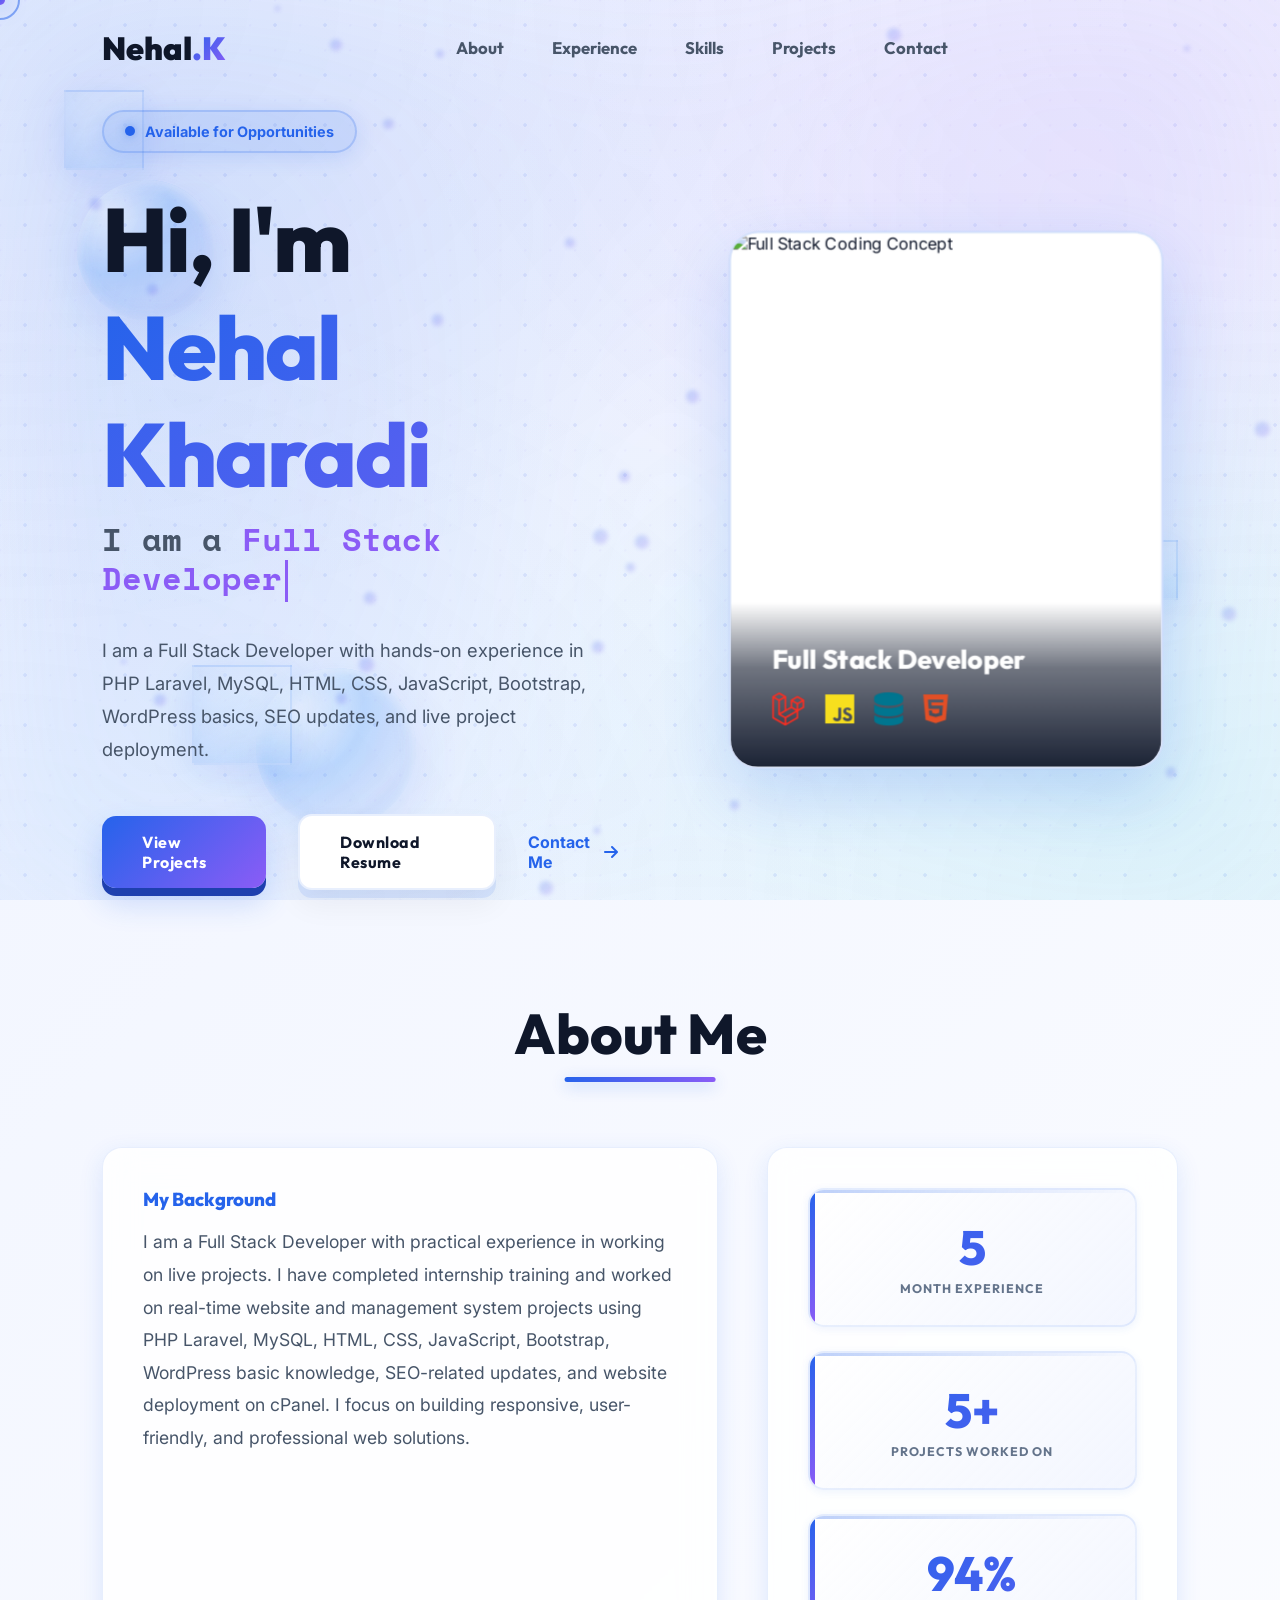
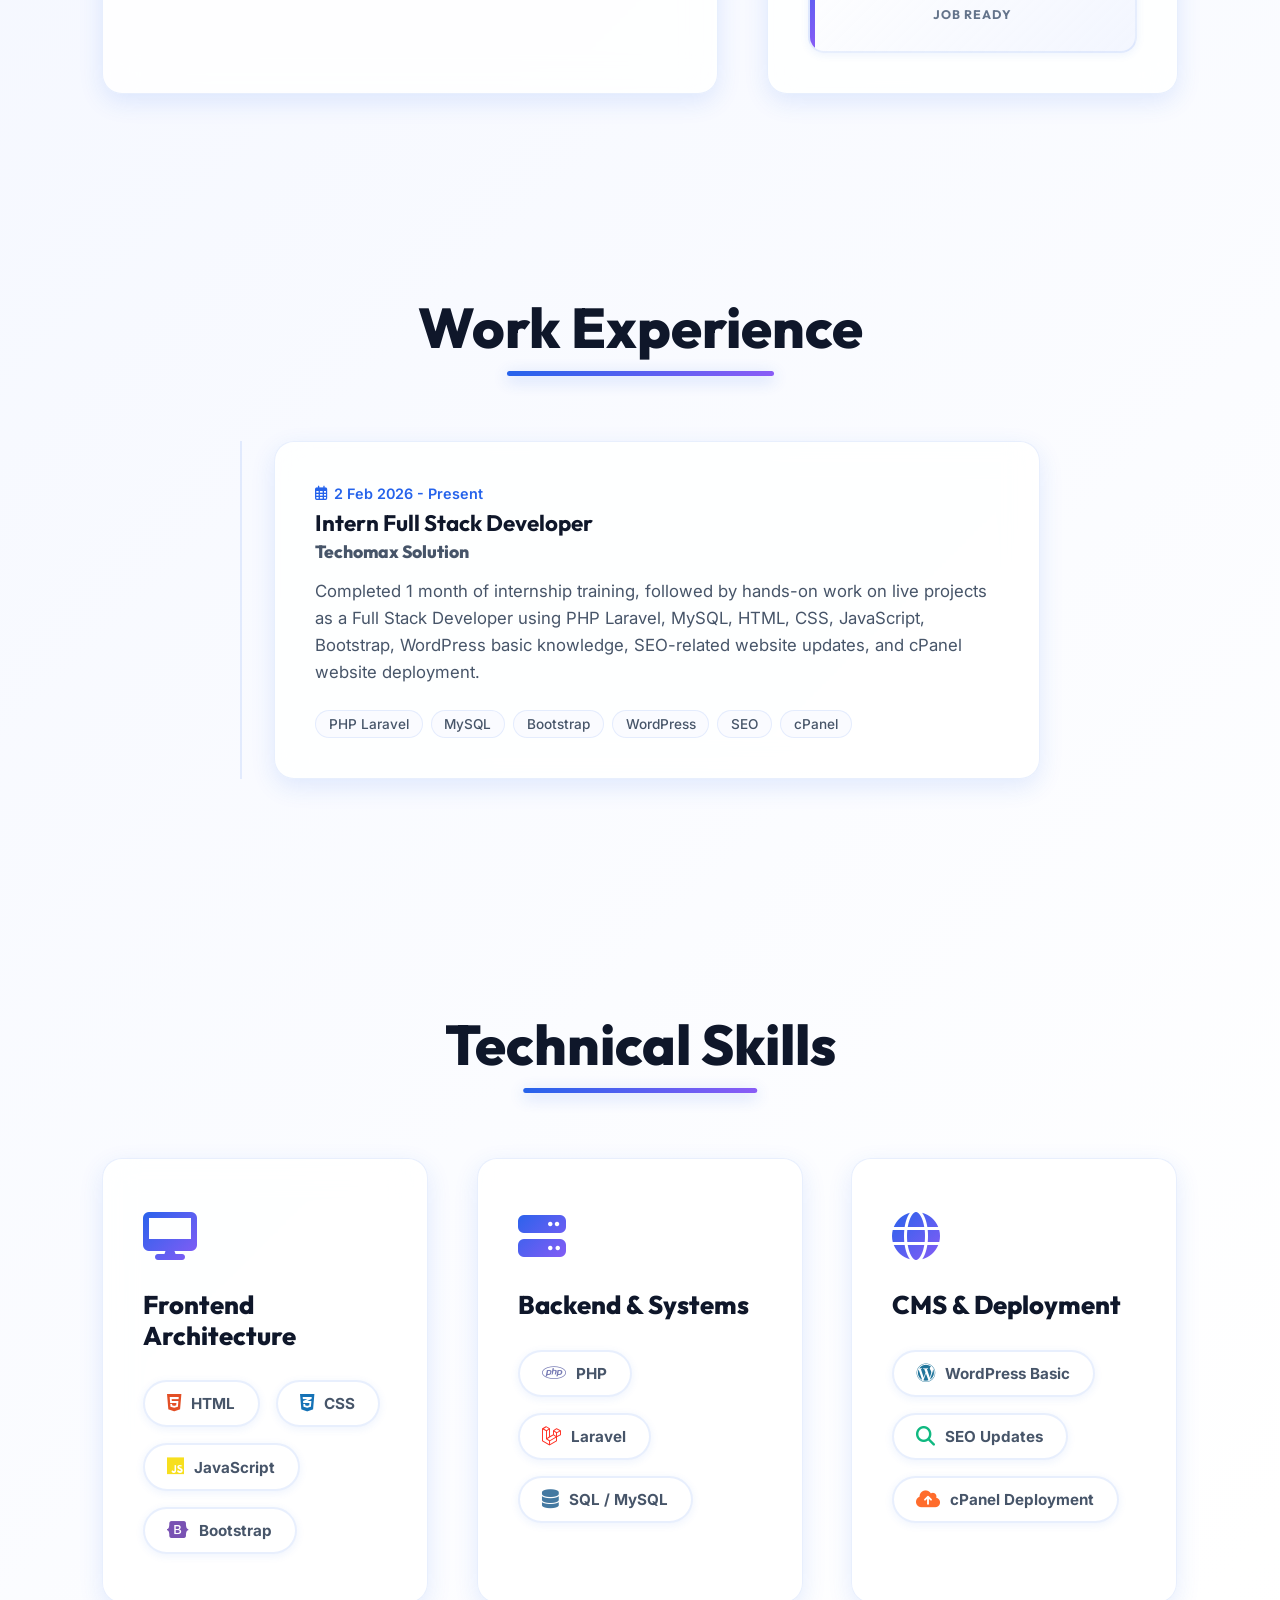
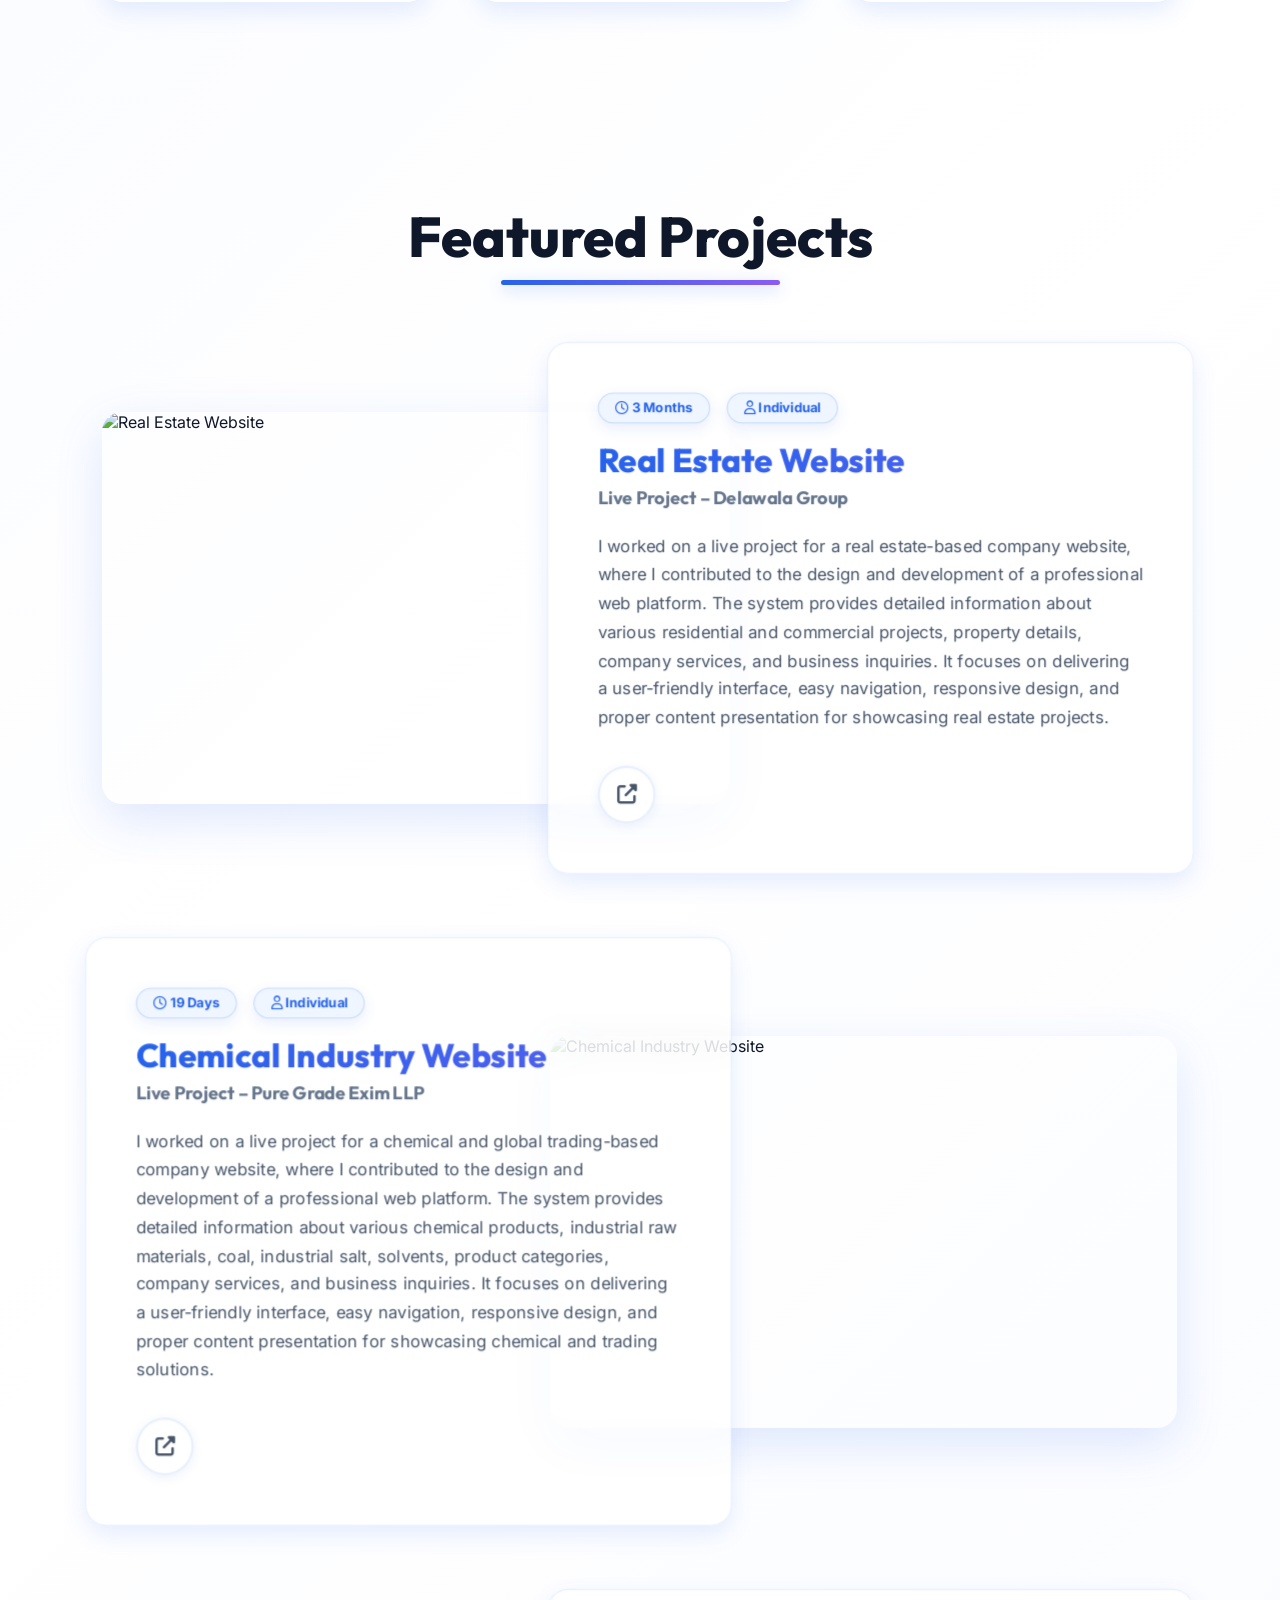
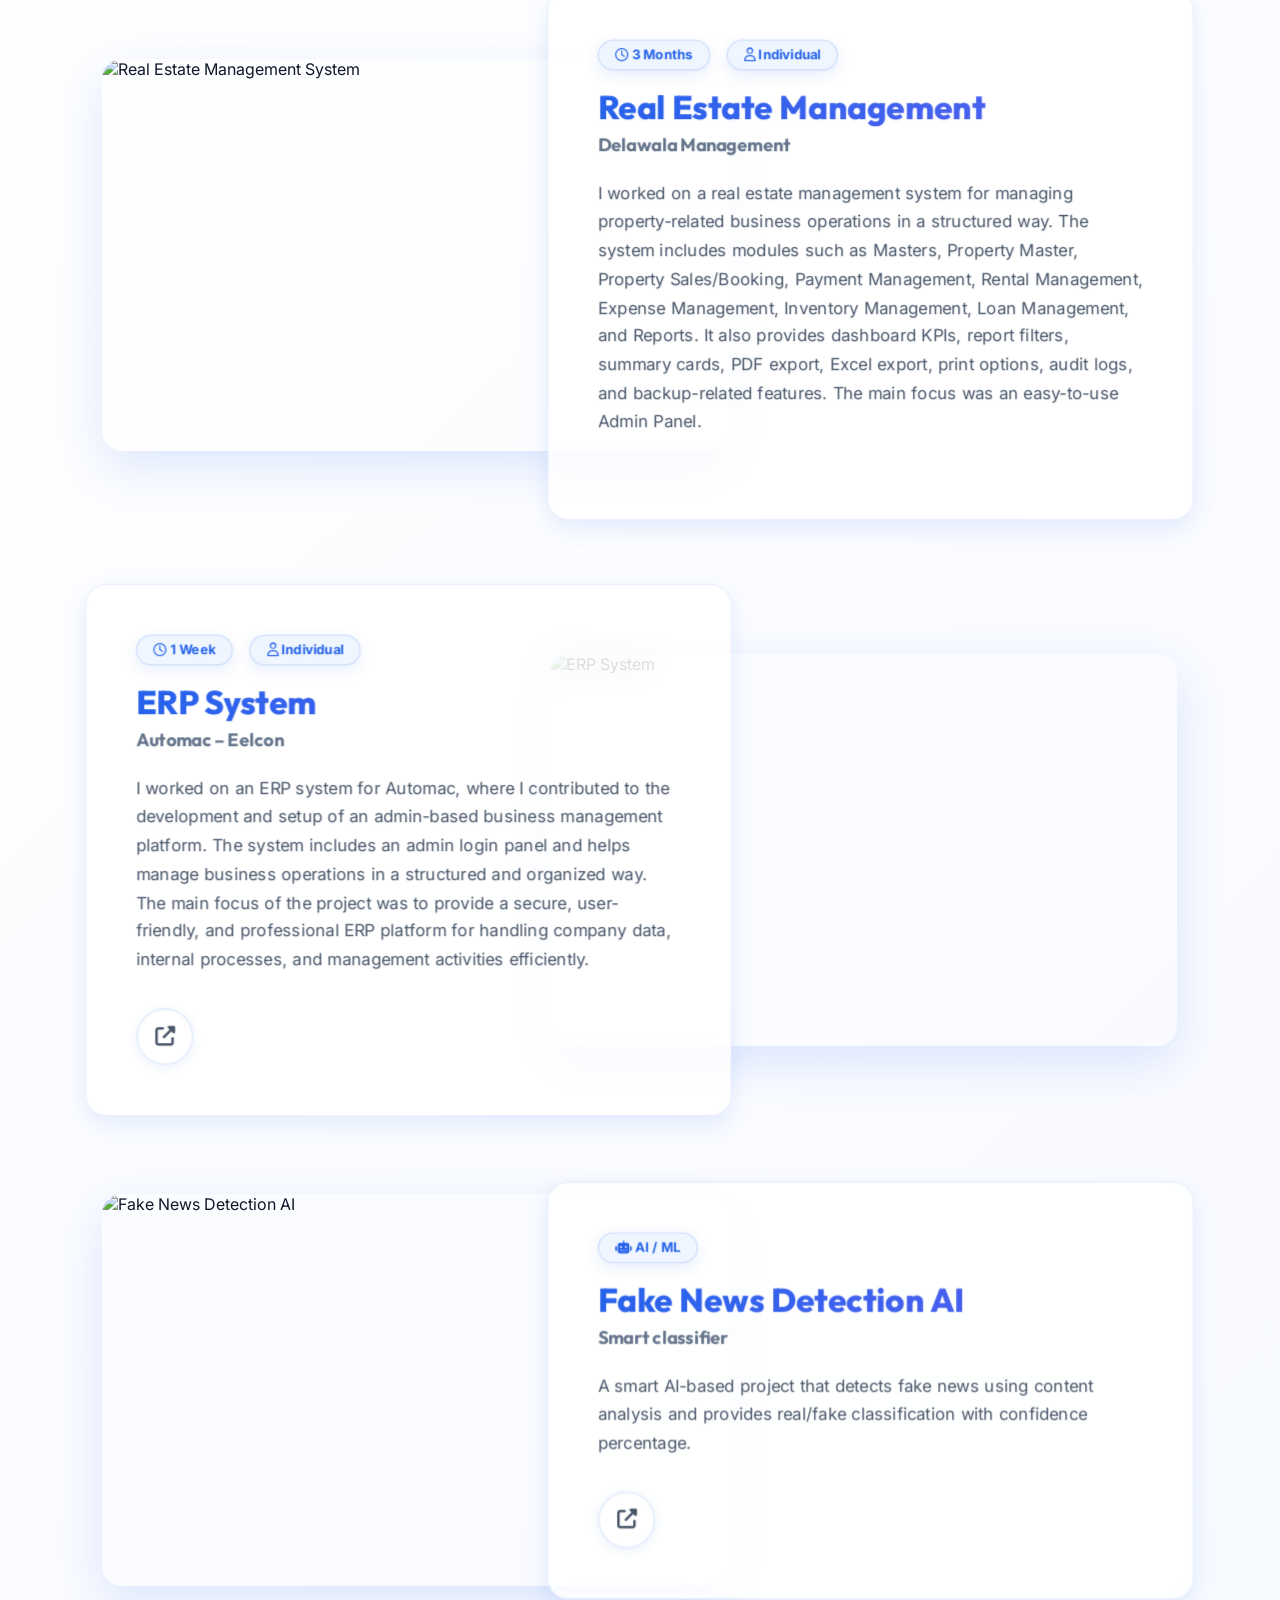
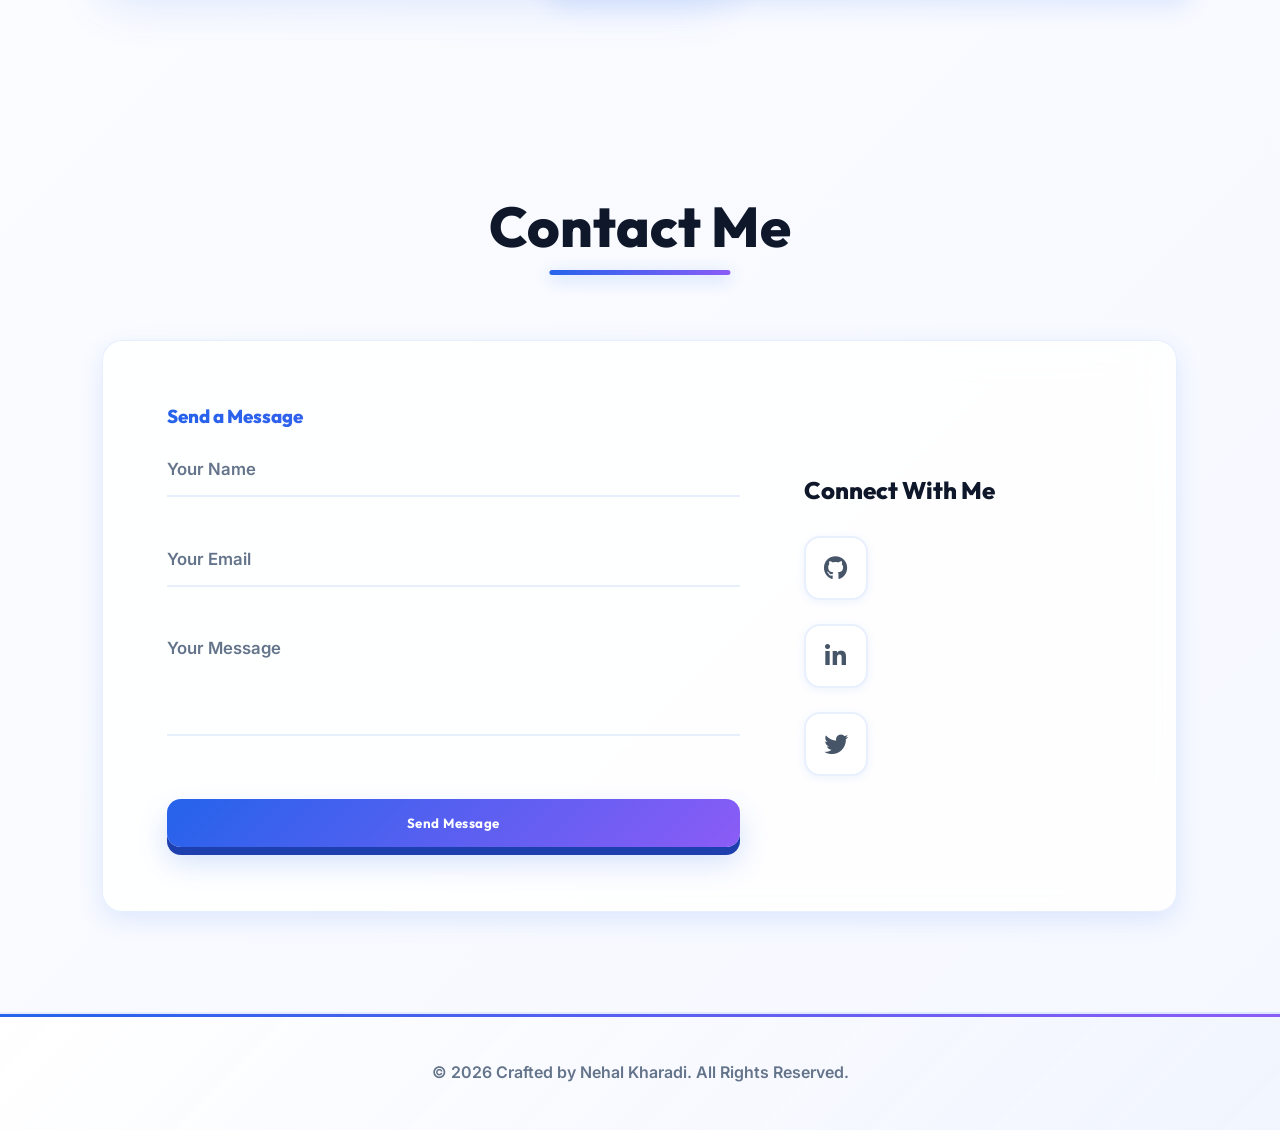
==== commit 70a76f40: "Add files via upload" ====
--- a/index.html
+++ b/index.html
@@ -1,273 +1,359 @@
-<!DOCTYPE html>
-<html lang="en">
-
-<head>
-    <meta charset="UTF-8">
-    <meta name="viewport" content="width=device-width, initial-scale=1.0">
-    <meta name="description" content="Nehal Kharadi - Web Developer Portfolio">
-    <title>Nehal Kharadi - Web Developer</title>
-    <!-- Fonts -->
-    <link rel="preconnect" href="https://fonts.googleapis.com">
-    <link rel="preconnect" href="https://fonts.gstatic.com" crossorigin>
-    <link
-        href="https://fonts.googleapis.com/css2?family=Poppins:wght@300;400;600;800;900&family=Space+Mono:wght@400;700&display=swap"
-        rel="stylesheet">
-    <!-- Font Awesome -->
-    <link rel="stylesheet" href="https://cdnjs.cloudflare.com/ajax/libs/font-awesome/6.4.0/css/all.min.css">
-    <!-- Custom CSS -->
-    <link rel="stylesheet" href="style.css">
-</head>
-
-<body>
-    <!-- Custom Cursor -->
-    <div class="cursor-dot"></div>
-    <div class="cursor-outline"></div>
-
-    <!-- 3D Background Elements -->
-    <div class="bg-3d-scene">
-        <!-- We will dynamically move these with JS -->
-        <div class="shape shape-1 cube" data-speed="-2">
-            <div class="face front"></div>
-            <div class="face back"></div>
-            <div class="face right"></div>
-            <div class="face left"></div>
-            <div class="face top"></div>
-            <div class="face bottom"></div>
-        </div>
-        <div class="shape shape-2 cube" data-speed="3">
-            <div class="face front"></div>
-            <div class="face back"></div>
-            <div class="face right"></div>
-            <div class="face left"></div>
-            <div class="face top"></div>
-            <div class="face bottom"></div>
-        </div>
-        <div class="shape shape-3 cube" data-speed="1.5">
-            <div class="face front"></div>
-            <div class="face back"></div>
-            <div class="face right"></div>
-            <div class="face left"></div>
-            <div class="face top"></div>
-            <div class="face bottom"></div>
-        </div>
-        <div class="glow-bg"></div>
-    </div>
-
-    <!-- Navbar -->
-    <nav id="navbar">
-        <div class="nav-container">
-            <a href="#hero" class="logo">Nehal<span class="text-cyan">.K</span></a>
-            <ul class="nav-links">
-                <li><a href="#about" class="hover-3d">About</a></li>
-                <li><a href="#skills" class="hover-3d">Skills</a></li>
-                <li><a href="#projects" class="hover-3d">Projects</a></li>
-                <li><a href="#contact" class="hover-3d">Contact</a></li>
-            </ul>
-            <div class="nav-actions">
-                <div class="hamburger">
-                    <div class="line"></div>
-                    <div class="line"></div>
-                    <div class="line"></div>
-                </div>
-            </div>
-        </div>
-    </nav>
-
-    <!-- Hero Section -->
-    <section id="hero" class="hero">
-        <div class="hero-content" data-tilt>
-
-            <h1 class="name" data-depth="20">
-                Hi, I'm <br>
-                <span class="text-gradient">Nehal Kharadi</span>
-            </h1>
-            <h2 class="dynamic-text">I am a <span class="typing-text"></span><span class="cursor">&nbsp;</span></h2>
-            <p class="summary" data-depth="10">Building intelligent and scalable web applications with Laravel,
-                combining efficient backend architecture with AI-driven solutions.</p>
-            <div class="hero-cta" data-depth="30">
-                <a href="#projects" class="btn btn-primary btn-3d">View projects</a>
-                <a href="#contact" class="btn btn-outline btn-3d">Connect</a>
-            </div>
-        </div>
-        <div class="hero-graphic" id="parallax-scene">
-            <!-- 3D Card in Hero -->
-            <div class="hero-3d-card js-tilt">
-                <div class="card-glass">
-                    <img src="https://images.unsplash.com/photo-1555066931-4365d14bab8c?ixlib=rb-4.0.3&auto=format&fit=crop&w=800&q=80"
-                        alt="Coding">
-                    <div class="card-overlay">
-                        <h3>System Active</h3>
-                        <div class="tech-icons">
-                            <i class="fab fa-react" style="color: #00F0FF;"></i>
-                            <i class="fab fa-js" style="color: #FF007F;"></i>
-                            <i class="fab fa-css3-alt" style="color: #7A00FF;"></i>
-                        </div>
-                    </div>
-                </div>
-            </div>
-        </div>
-    </section>
-
-    <!-- About Section -->
-    <section id="about" class="about section">
-        <h2 class="section-title">01. About Me</h2>
-        <div class="about-container js-tilt">
-            <div class="about-text glass-box">
-                <h3 class="text-cyan mb-4">Beyond the Code</h3>
-                <p>I am a dedicated Laravel developer crafting scalable and high-performance web applications. With a
-                    strong focus on backend architecture and clean code, I build reliable systems that deliver
-                    real-world impact.
-                </p>
-                <p>My toolkit consists of modern web technologies, with a strong focus on backend architecture—creating
-                    efficient, reliable, and scalable solutions.</p>
-            </div>
-            <div class="about-stats glass-box">
-                <div class="stat-item">
-                    <h4 class="text-gradient">8</h4>
-                    <p>month</p>
-                </div>
-                <div class="stat-item">
-                    <h4 class="text-gradient">100%</h4>
-                    <p>Passion</p>
-                </div>
-                <div class="stat-item">
-                    <h4 class="text-gradient">24/7</h4>
-                    <p>Innovation</p>
-                </div>
-            </div>
-        </div>
-    </section>
-
-    <!-- Skills Section -->
-    <section id="skills" class="skills section">
-        <h2 class="section-title">02. Technical Skills</h2>
-        <div class="skills-grid">
-            <div class="skill-card js-tilt glass-box">
-                <div class="skill-icon"><i class="fas fa-layer-group"></i></div>
-                <h3>Frontend Technologies</h3>
-                <div class="skill-bar-container">
-                    <div class="skill-label"><span>HTML</span> <span class="text-cyan">95%</span></div>
-                    <div class="skill-track">
-                        <div class="skill-fill bg-cyan" data-width="95%"></div>
-                    </div>
-                </div>
-                <div class="skill-bar-container">
-                    <div class="skill-label"><span>CSS / BOOTSTRAP</span> <span class="text-pink">80%</span></div>
-                    <div class="skill-track">
-                        <div class="skill-fill bg-pink" data-width="98%"></div>
-                    </div>
-                </div>
-                <div class="skill-bar-container">
-                    <div class="skill-label"><span>JavaScript</span> <span class="text-purple">98%</span></div>
-                    <div class="skill-track">
-                        <div class="skill-fill bg-purple" data-width="70%"></div>
-                    </div>
-                </div>
-            </div>
-
-            <div class="skill-card js-tilt glass-box">
-                <div class="skill-icon"><i class="fas fa-database"></i></div>
-                <h3>Backend Technologies</h3>
-                <div class="skill-bar-container">
-                    <div class="skill-label"><span>PHP (LARAVEL)</span> <span class="text-cyan">90%</span></div>
-                    <div class="skill-track">
-                        <div class="skill-fill bg-cyan" data-width="85%"></div>
-                    </div>
-                </div>
-                <div class="skill-bar-container">
-                    <div class="skill-label"><span>MySQL (SQL)</span> <span class="text-pink">85%</span></div>
-                    <div class="skill-track">
-                        <div class="skill-fill bg-pink" data-width="75%"></div>
-                    </div>
-                </div>
-
-            </div>
-        </div>
-    </section>
-
-    <!-- Projects Section -->
-    <section id="projects" class="projects section">
-        <h2 class="section-title">03. 3D Showcases</h2>
-        <div class="project-gallery">
-            <!-- Project 1 -->
-            <div class="project-box js-tilt">
-                <div class="project-img">
-                    <img src="https://images.unsplash.com/photo-1618005182384-a83a8bd57fbe?ixlib=rb-4.0.3&auto=format&fit=crop&w=800&q=80"
-                        alt="Project 1">
-                </div>
-                <div class="project-content glass-box">
-                    <h3 class="text-cyan">Fake News Detection AI</h3>
-                    <p>A smart AI tool that detects fake news using content analysis, tone, and realism checks.
-                        It provides accurate real/fake classification
-                        with a confidence percentage.</p>
-                    <div class="project-links">
-                        <a href="nehalkharadi.github.io/" class="btn-icon"><i class="fab fa-github"></i></a>
-                        <a href="https://nehalkharadi.github.io/fake-news-detection-ai/" class="btn-icon"><i
-                                class="fas fa-external-link-alt"></i></a>
-                    </div>
-                </div>
-            </div>
-
-            <!-- Project 2 -->
-            <div class="project-box js-tilt">
-                <div class="project-img">
-                    <img src="https://images.unsplash.com/photo-1550751827-4bd374c3f58b?ixlib=rb-4.0.3&auto=format&fit=crop&w=800&q=80"
-                        alt="Project 2">
-                </div>
-                <div class="project-content glass-box">
-                    <h3 class="text-pink">Cyberpunk Dashboard</h3>
-                    <p>Data visualization tool built with glowing neon charts, isometric grids, and live data feeds.</p>
-                    <div class="project-links">
-                        <a href="#" class="btn-icon"><i class="fab fa-github"></i></a>
-                        <a href="#" class="btn-icon"><i class="fas fa-external-link-alt"></i></a>
-                    </div>
-                </div>
-            </div>
-        </div>
-    </section>
-
-    <!-- Contact Section -->
-    <section id="contact" class="contact section">
-        <h2 class="section-title">04. Initiate Contact</h2>
-        <div class="contact-wrapper js-tilt glass-box">
-            <div class="contact-form-container">
-                <h3 class="text-gradient mb-4">Send a Transmission</h3>
-                <form id="contactForm" class="form-3d">
-                    <div class="input-container">
-                        <input type="text" required id="name" class="input-field">
-                        <label for="name">Your Name</label>
-                        <div class="input-line"></div>
-                    </div>
-                    <div class="input-container">
-                        <input type="email" required id="email" class="input-field">
-                        <label for="email">Your Email</label>
-                        <div class="input-line"></div>
-                    </div>
-                    <div class="input-container">
-                        <textarea required id="message" rows="4" class="input-field"></textarea>
-                        <label for="message">Your Message</label>
-                        <div class="input-line"></div>
-                    </div>
-                    <button type="submit" class="btn btn-primary btn-3d mt-4">Transmit</button>
-                </form>
-            </div>
-            <div class="contact-social">
-                <h3>Or find me in the grid</h3>
-                <div class="social-3d">
-                    <a href="#" class="social-btn"><i class="fab fa-github"></i></a>
-                    <a href="#" class="social-btn"><i class="fab fa-linkedin-in"></i></a>
-                    <a href="#" class="social-btn"><i class="fab fa-twitter"></i></a>
-                </div>
-            </div>
-        </div>
-    </section>
-
-    <!-- Footer -->
-    <footer>
-        <p>© 2026 created by Nehal Kharadi</p>
-    </footer>
-
-    <script src="script.js"></script>
-</body>
-
+<!DOCTYPE html>
+<html lang="en">
+
+<head>
+    <meta charset="UTF-8">
+    <meta name="viewport" content="width=device-width, initial-scale=1.0">
+    <meta name="description" content="Nehal Kharadi - Full Stack Developer Portfolio">
+    <title>Nehal Kharadi - Full Stack Developer</title>
+    <!-- Fonts -->
+    <link rel="preconnect" href="https://fonts.googleapis.com">
+    <link rel="preconnect" href="https://fonts.gstatic.com" crossorigin>
+    <link href="https://fonts.googleapis.com/css2?family=Inter:wght@300;400;500;600;700&family=Outfit:wght@300;400;500;600;700;800;900&family=Space+Mono:wght@400;700&display=swap" rel="stylesheet">
+    <!-- Font Awesome -->
+    <link rel="stylesheet" href="https://cdnjs.cloudflare.com/ajax/libs/font-awesome/6.4.0/css/all.min.css">
+    <!-- Custom CSS -->
+    <link rel="stylesheet" href="style.css">
+</head>
+
+<body>
+    <!-- Custom Cursor -->
+    <div class="cursor-dot"></div>
+    <div class="cursor-outline"></div>
+
+    <!-- Background Design Layers -->
+    <div class="bg-3d-scene">
+        <!-- Layer 1: Light Grid Pattern -->
+        <div class="grid-overlay"></div>
+        
+        <!-- Layer 2: Floating 3D Shapes & Bubbles -->
+        <div class="shape shape-1 cube" data-speed="-1.2">
+            <div class="face front"></div>
+            <div class="face back"></div>
+            <div class="face right"></div>
+            <div class="face left"></div>
+            <div class="face top"></div>
+            <div class="face bottom"></div>
+        </div>
+        <div class="shape shape-2 cube" data-speed="1.8">
+            <div class="face front"></div>
+            <div class="face back"></div>
+            <div class="face right"></div>
+            <div class="face left"></div>
+            <div class="face top"></div>
+            <div class="face bottom"></div>
+        </div>
+        <div class="shape shape-3 cube" data-speed="1">
+            <div class="face front"></div>
+            <div class="face back"></div>
+            <div class="face right"></div>
+            <div class="face left"></div>
+            <div class="face top"></div>
+            <div class="face bottom"></div>
+        </div>
+        
+        <!-- Floating Soft Bubbles -->
+        <div class="bubble bubble-1"></div>
+        <div class="bubble bubble-2"></div>
+        <div class="bubble bubble-3"></div>
+        <div class="bubble bubble-4"></div>
+        
+        <!-- Layer 3: Soft Gradient Glows -->
+        <div class="glow-bg"></div>
+    </div>
+
+    <!-- Navbar -->
+    <nav id="navbar">
+        <div class="nav-container">
+            <a href="#hero" class="logo">Nehal<span class="text-primary">.K</span></a>
+            <ul class="nav-links">
+                <li><a href="#about" class="hover-underline">About</a></li>
+                <li><a href="#experience" class="hover-underline">Experience</a></li>
+                <li><a href="#skills" class="hover-underline">Skills</a></li>
+                <li><a href="#projects" class="hover-underline">Projects</a></li>
+                <li><a href="#contact" class="hover-underline">Contact</a></li>
+            </ul>
+            <div class="nav-actions">
+                <div class="hamburger">
+                    <div class="line"></div>
+                    <div class="line"></div>
+                    <div class="line"></div>
+                </div>
+            </div>
+        </div>
+    </nav>
+
+    <!-- Hero Section -->
+    <section id="hero" class="hero">
+        <!-- Floating Particle Canvas Container -->
+        <div id="particles-container"></div>
+        
+        <div class="hero-content reveal-fade-in">
+            <div class="opportunity-badge float-animation">
+                <div class="live-dot"></div>
+                <span>Available for Opportunities</span>
+            </div>
+            <h1 class="name">
+                Hi, I'm <br>
+                <span class="text-gradient">Nehal Kharadi</span>
+            </h1>
+            <h2 class="dynamic-text">I am a <span class="typing-text"></span><span class="cursor">&nbsp;</span></h2>
+            <p class="summary">I am a Full Stack Developer with hands-on experience in PHP Laravel, MySQL, HTML, CSS, JavaScript, Bootstrap, WordPress basics, SEO updates, and live project deployment.</p>
+            <div class="hero-cta">
+                <a href="#projects" class="btn btn-primary btn-3d">View Projects</a>
+                <a href="#" class="btn btn-outline btn-3d">Download Resume</a>
+                <a href="#contact" class="btn btn-link">Contact Me <i class="fas fa-arrow-right"></i></a>
+            </div>
+        </div>
+        <div class="hero-graphic reveal-zoom-in" id="parallax-scene">
+            <!-- 3D Card in Hero -->
+            <div class="hero-3d-card js-tilt">
+                <div class="card-glass">
+                    <img src="assets/main.png" alt="Full Stack Coding Concept">
+                    <div class="card-overlay">
+                        <h3>Full Stack Developer</h3>
+                        <div class="tech-icons">
+                            <i class="fab fa-laravel" style="color: #FF2D20;"></i>
+                            <i class="fab fa-js" style="color: #F7DF1E;"></i>
+                            <i class="fas fa-database" style="color: #00758F;"></i>
+                            <i class="fab fa-html5" style="color: #E34F26;"></i>
+                        </div>
+                    </div>
+                </div>
+            </div>
+        </div>
+    </section>
+
+    <!-- About Section -->
+    <section id="about" class="about section">
+        <h2 class="section-title reveal-fade-in">About Me</h2>
+        <div class="about-container">
+            <div class="about-text glass-box reveal-slide-up">
+                <h3 class="text-primary mb-4">My Background</h3>
+                <p>I am a Full Stack Developer with practical experience in working on live projects. I have completed internship training and worked on real-time website and management system projects using PHP Laravel, MySQL, HTML, CSS, JavaScript, Bootstrap, WordPress basic knowledge, SEO-related updates, and website deployment on cPanel. I focus on building responsive, user-friendly, and professional web solutions.</p>
+            </div>
+            <div class="about-stats glass-box reveal-slide-up" style="transition-delay: 0.2s;">
+                <div class="stat-item hover-lift">
+                    <h4 class="text-gradient">6</h4>
+                    <p>Month experience</p>
+                </div>
+                <div class="stat-item hover-lift">
+                    <h4 class="text-gradient">6+</h4>
+                    <p>Projects Worked On</p>
+                </div>
+                <div class="stat-item hover-lift">
+                    <h4 class="text-gradient">100%</h4>
+                    <p>Job Ready</p>
+                </div>
+            </div>
+        </div>
+    </section>
+
+    <!-- Experience Section -->
+    <section id="experience" class="experience section">
+        <h2 class="section-title reveal-fade-in">Work Experience</h2>
+        <div class="timeline-container">
+            <div class="timeline-item glass-box js-tilt reveal-slide-up">
+                <div class="timeline-dot"></div>
+                <div class="timeline-header">
+                    <span class="timeline-duration"><i class="far fa-calendar-alt"></i> 2 Feb 2026 - Present</span>
+                    <h3 class="timeline-title">Intern Full Stack Developer</h3>
+                    <h4 class="timeline-company">Techomax Solution</h4>
+                </div>
+                <div class="timeline-body">
+                    <p>Completed 1 month of internship training, followed by hands-on work on live projects as a Full Stack Developer using PHP Laravel, MySQL, HTML, CSS, JavaScript, Bootstrap, WordPress basic knowledge, SEO-related website updates, and cPanel website deployment.</p>
+                    <div class="timeline-tags">
+                        <span>PHP Laravel</span>
+                        <span>MySQL</span>
+                        <span>Bootstrap</span>
+                        <span>WordPress</span>
+                        <span>SEO</span>
+                        <span>cPanel</span>
+                    </div>
+                </div>
+            </div>
+        </div>
+    </section>
+
+    <!-- Skills Section -->
+    <section id="skills" class="skills section">
+        <h2 class="section-title reveal-fade-in">Technical Skills</h2>
+        <div class="skills-grid">
+            <!-- Frontend Card -->
+            <div class="skill-card js-tilt glass-box glow-border reveal-slide-up">
+                <div class="skill-icon"><i class="fas fa-desktop"></i></div>
+                <h3>Frontend Architecture</h3>
+                <div class="skill-chips">
+                    <div class="skill-chip"><i class="fab fa-html5 html-color"></i> HTML</div>
+                    <div class="skill-chip"><i class="fab fa-css3-alt css-color"></i> CSS</div>
+                    <div class="skill-chip"><i class="fab fa-js js-color"></i> JavaScript</div>
+                    <div class="skill-chip"><i class="fab fa-bootstrap bootstrap-color"></i> Bootstrap</div>
+                </div>
+            </div>
+
+            <!-- Backend & Database Card -->
+            <div class="skill-card js-tilt glass-box glow-border reveal-slide-up" style="transition-delay: 0.2s;">
+                <div class="skill-icon"><i class="fas fa-server"></i></div>
+                <h3>Backend & Systems</h3>
+                <div class="skill-chips">
+                    <div class="skill-chip"><i class="fab fa-php php-color"></i> PHP</div>
+                    <div class="skill-chip"><i class="fab fa-laravel laravel-color"></i> Laravel</div>
+                    <div class="skill-chip"><i class="fas fa-database sql-color"></i> SQL / MySQL</div>
+                </div>
+            </div>
+
+            <!-- Deployment & Marketing Card -->
+            <div class="skill-card js-tilt glass-box glow-border reveal-slide-up" style="transition-delay: 0.4s;">
+                <div class="skill-icon"><i class="fas fa-globe"></i></div>
+                <h3>CMS & Deployment</h3>
+                <div class="skill-chips">
+                    <div class="skill-chip"><i class="fab fa-wordpress wp-color"></i> WordPress Basic</div>
+                    <div class="skill-chip"><i class="fas fa-search seo-color"></i> SEO Updates</div>
+                    <div class="skill-chip"><i class="fas fa-cloud-upload-alt cpanel-color"></i> cPanel Deployment</div>
+                </div>
+            </div>
+        </div>
+    </section>
+
+    <!-- Projects Section -->
+    <section id="projects" class="projects section">
+        <h2 class="section-title reveal-fade-in">Featured Projects</h2>
+        <div class="project-gallery">
+            <!-- Project 1 -->
+            <div class="project-box js-tilt reveal-slide-up">
+                <div class="project-img">
+                    <img src="https://images.unsplash.com/photo-1564013799919-ab600027ffc6?auto=format&fit=crop&w=800&q=80" alt="Real Estate Website">
+                </div>
+                <div class="project-content glass-box">
+                    <div class="project-meta">
+                        <span class="badge"><i class="far fa-clock"></i> 3 Months</span>
+                        <span class="badge"><i class="far fa-user"></i> Individual</span>
+                    </div>
+                    <h3 class="text-gradient">Real Estate Website</h3>
+                    <h4 class="sub-project-title">Live Project – Delawala Group</h4>
+                    <p>I worked on a live project for a real estate-based company website, where I contributed to the design and development of a professional web platform. The system provides detailed information about various residential and commercial projects, property details, company services, and business inquiries. It focuses on delivering a user-friendly interface, easy navigation, responsive design, and proper content presentation for showcasing real estate projects.</p>
+                    <div class="project-links">
+                        <a href="https://delawalagroup.com/" target="_blank" rel="noopener" class="btn-icon"><i class="fas fa-external-link-alt"></i></a>
+                    </div>
+                </div>
+            </div>
+
+            <!-- Project 2 -->
+            <div class="project-box js-tilt reveal-slide-up">
+                <div class="project-img">
+                    <img src="https://images.unsplash.com/photo-1581091226825-a6a2a5aee158?auto=format&fit=crop&w=800&q=80" alt="Chemical Industry Website">
+                </div>
+                <div class="project-content glass-box">
+                    <div class="project-meta">
+                        <span class="badge"><i class="far fa-clock"></i> 19 Days</span>
+                        <span class="badge"><i class="far fa-user"></i> Individual</span>
+                    </div>
+                    <h3 class="text-gradient">Chemical Industry Website</h3>
+                    <h4 class="sub-project-title">Live Project – Pure Grade Exim LLP</h4>
+                    <p>I worked on a live project for a chemical and global trading-based company website, where I contributed to the design and development of a professional web platform. The system provides detailed information about various chemical products, industrial raw materials, coal, industrial salt, solvents, product categories, company services, and business inquiries. It focuses on delivering a user-friendly interface, easy navigation, responsive design, and proper content presentation for showcasing chemical and trading solutions.</p>
+                    <div class="project-links">
+                        <a href="https://puregrade.in/" target="_blank" rel="noopener" class="btn-icon"><i class="fas fa-external-link-alt"></i></a>
+                    </div>
+                </div>
+            </div>
+
+            <!-- Project 3 -->
+            <div class="project-box js-tilt reveal-slide-up">
+                <div class="project-img">
+                    <img src="https://images.unsplash.com/photo-1460925895917-afdab827c52f?auto=format&fit=crop&w=800&q=80" alt="Real Estate Management System">
+                </div>
+                <div class="project-content glass-box">
+                    <div class="project-meta">
+                        <span class="badge"><i class="far fa-clock"></i> 3 Months</span>
+                        <span class="badge"><i class="far fa-user"></i> Individual</span>
+                    </div>
+                    <h3 class="text-gradient">Real Estate Management</h3>
+                    <h4 class="sub-project-title">Delawala Management</h4>
+                    <p>I worked on a real estate management system for managing property-related business operations in a structured way. The system includes modules such as Masters, Property Master, Property Sales/Booking, Payment Management, Rental Management, Expense Management, Inventory Management, Loan Management, and Reports. It also provides dashboard KPIs, report filters, summary cards, PDF export, Excel export, print options, audit logs, and backup-related features. The main focus was an easy-to-use Admin Panel.</p>
+                </div>
+            </div>
+
+            <!-- Project 4 -->
+            <div class="project-box js-tilt reveal-slide-up">
+                <div class="project-img">
+                    <img src="https://images.unsplash.com/photo-1551288049-bebda4e38f71?auto=format&fit=crop&w=800&q=80" alt="ERP System">
+                </div>
+                <div class="project-content glass-box">
+                    <div class="project-meta">
+                        <span class="badge"><i class="far fa-clock"></i> 1 Week</span>
+                        <span class="badge"><i class="far fa-user"></i> Individual</span>
+                    </div>
+                    <h3 class="text-gradient">ERP System</h3>
+                    <h4 class="sub-project-title">Automac – Eelcon</h4>
+                    <p>I worked on an ERP system for Automac, where I contributed to the development and setup of an admin-based business management platform. The system includes an admin login panel and helps manage business operations in a structured and organized way. The main focus of the project was to provide a secure, user-friendly, and professional ERP platform for handling company data, internal processes, and management activities efficiently.</p>
+                    <div class="project-links">
+                        <a href="https://automac.eelcon.in/" target="_blank" rel="noopener" class="btn-icon"><i class="fas fa-external-link-alt"></i></a>
+                    </div>
+                </div>
+            </div>
+
+            <!-- Project 5 -->
+            <div class="project-box js-tilt reveal-slide-up">
+                <div class="project-img">
+                    <img src="https://images.unsplash.com/photo-1618005182384-a83a8bd57fbe?auto=format&fit=crop&w=800&q=80" alt="Fake News Detection AI">
+                </div>
+                <div class="project-content glass-box">
+                    <div class="project-meta">
+                        <span class="badge"><i class="fas fa-robot"></i> AI / ML</span>
+                    </div>
+                    <h3 class="text-gradient">Fake News Detection AI</h3>
+                    <h4 class="sub-project-title">Smart classifier</h4>
+                    <p>A smart AI-based project that detects fake news using content analysis and provides real/fake classification with confidence percentage.</p>
+                    <div class="project-links">
+                        <a href="https://nehalkharadi.github.io/fake-news-detection-ai/" target="_blank" rel="noopener" class="btn-icon"><i class="fas fa-external-link-alt"></i></a>
+                    </div>
+                </div>
+            </div>
+        </div>
+    </section>
+
+    <!-- Contact Section -->
+    <section id="contact" class="contact section">
+        <h2 class="section-title reveal-fade-in">Contact Me</h2>
+        <div class="contact-wrapper js-tilt glass-box reveal-slide-up">
+            <div class="contact-form-container">
+                <h3 class="text-gradient mb-4">Send a Message</h3>
+                <form id="contactForm" class="form-3d">
+                    <div class="input-container">
+                        <input type="text" required id="name" class="input-field">
+                        <label for="name">Your Name</label>
+                        <div class="input-line"></div>
+                    </div>
+                    <div class="input-container">
+                        <input type="email" required id="email" class="input-field">
+                        <label for="email">Your Email</label>
+                        <div class="input-line"></div>
+                    </div>
+                    <div class="input-container">
+                        <textarea required id="message" rows="4" class="input-field"></textarea>
+                        <label for="message">Your Message</label>
+                        <div class="input-line"></div>
+                    </div>
+                    <button type="submit" class="btn btn-primary btn-3d mt-4">Send Message</button>
+                </form>
+            </div>
+            <div class="contact-social">
+                <h3>Connect With Me</h3>
+                <div class="social-3d">
+                    <a href="https://github.com/nehalkharadi" target="_blank" rel="noopener" class="social-btn"><i class="fab fa-github"></i></a>
+                    <a href="https://linkedin.com/in/nehalkharadi" target="_blank" rel="noopener" class="social-btn"><i class="fab fa-linkedin-in"></i></a>
+                    <a href="#" class="social-btn"><i class="fab fa-twitter"></i></a>
+                </div>
+            </div>
+        </div>
+    </section>
+
+    <!-- Footer -->
+    <footer>
+        <p>© 2026 Crafted by Nehal Kharadi. All Rights Reserved.</p>
+    </footer>
+
+    <script src="script.js"></script>
+</body>
+
 </html>
--- a/style.css
+++ b/style.css
@@ -1,103 +1,240 @@
-/* --- Variables & Core Theme --- */
+/* --- Premium Blue Theme Variables --- */
 :root {
-    --bg-dark: #0a0514;
-    --bg-light: #160b29;
-    --cyan: #00F0FF;
-    --pink: #FF007F;
-    --purple: #7A00FF;
-    --text-main: #ffffff;
-    --text-muted: #aeb4d4;
+    /* Background Colors - Light & Clean */
+    --bg-main: #fafbff;
+    --bg-gradient: linear-gradient(135deg, #f0f4ff 0%, #ffffff 50%, #f5f8ff 100%);
+    --bg-card: rgba(255, 255, 255, 0.85);
+    --bg-card-hover: rgba(255, 255, 255, 0.98);
     
-    --glass-bg: rgba(22, 11, 41, 0.5);
-    --glass-border: rgba(0, 240, 255, 0.2);
-    --glass-shadow: 0 15px 35px rgba(0,0,0,0.5);
+    /* Premium Blue Color Palette */
+    --primary: #2563eb;           /* Royal Blue */
+    --primary-dark: #1e40af;      /* Deep Blue */
+    --primary-light: #60a5fa;     /* Sky Blue */
+    --accent: #8b5cf6;            /* Purple Accent */
+    --accent-secondary: #06b6d4;  /* Cyan Accent */
+    --accent-light: #eff6ff;      /* Light Blue Background */
     
-    --gradient: linear-gradient(135deg, var(--cyan), var(--pink));
-}
-
-* { margin: 0; padding: 0; box-sizing: border-box; }
-
-html { scroll-behavior: smooth; }
+    /* Text Colors */
+    --text-primary: #0f172a;
+    --text-secondary: #475569;
+    --text-muted: #64748b;
+    --text-white: #ffffff;
+    
+    /* Border & Effects */
+    --border-color: rgba(37, 99, 235, 0.1);
+    --border-color-hover: rgba(37, 99, 235, 0.3);
+    
+    /* Premium Shadows */
+    --shadow-xs: 0 1px 2px rgba(37, 99, 235, 0.05);
+    --shadow-sm: 0 2px 8px rgba(37, 99, 235, 0.08);
+    --shadow-md: 0 8px 24px rgba(37, 99, 235, 0.12);
+    --shadow-lg: 0 16px 48px rgba(37, 99, 235, 0.15);
+    --shadow-xl: 0 24px 64px rgba(37, 99, 235, 0.2);
+    
+    /* Premium Gradients */
+    --gradient-primary: linear-gradient(135deg, #2563eb 0%, #3b82f6 50%, #60a5fa 100%);
+    --gradient-accent: linear-gradient(135deg, #2563eb 0%, #8b5cf6 100%);
+    --gradient-cyan: linear-gradient(135deg, #06b6d4 0%, #2563eb 100%);
+    --gradient-mesh: radial-gradient(at 0% 0%, rgba(37, 99, 235, 0.08) 0%, transparent 50%),
+                     radial-gradient(at 100% 0%, rgba(139, 92, 246, 0.08) 0%, transparent 50%),
+                     radial-gradient(at 100% 100%, rgba(6, 182, 212, 0.08) 0%, transparent 50%),
+                     radial-gradient(at 0% 100%, rgba(96, 165, 250, 0.08) 0%, transparent 50%);
+}
+
+* {
+    margin: 0;
+    padding: 0;
+    box-sizing: border-box;
+}
+
+html {
+    scroll-behavior: smooth;
+}
 
 body {
-    font-family: 'Poppins', sans-serif;
-    background-color: var(--bg-dark);
-    color: var(--text-main);
+    font-family: 'Inter', sans-serif;
+    background: var(--bg-gradient);
+    color: var(--text-primary);
     overflow-x: hidden;
-    cursor: none; /* We use custom cursor */
-}
-
-a { text-decoration: none; color: inherit; cursor: none; }
-button, input, textarea { font-family: inherit; cursor: none; }
-
-ul { list-style: none; }
-img { max-width: 100%; height: auto; display: block; }
+    cursor: none; /* Custom cursor */
+    position: relative;
+}
+
+body::before {
+    content: '';
+    position: fixed;
+    top: 0;
+    left: 0;
+    width: 100%;
+    height: 100%;
+    background: var(--gradient-mesh);
+    pointer-events: none;
+    z-index: 0;
+    animation: meshMove 20s ease-in-out infinite;
+}
+
+@keyframes meshMove {
+    0%, 100% { opacity: 1; transform: scale(1); }
+    50% { opacity: 0.8; transform: scale(1.05); }
+}
+
+a {
+    text-decoration: none;
+    color: inherit;
+    cursor: none;
+}
+
+button,
+input,
+textarea {
+    font-family: inherit;
+    cursor: none;
+}
+
+ul {
+    list-style: none;
+}
+
+img {
+    max-width: 100%;
+    height: auto;
+    display: block;
+}
 
 /* Typography */
-h1, h2, h3, h4 { font-weight: 800; line-height: 1.2; text-transform: uppercase; }
-.text-cyan { color: var(--cyan); text-shadow: 0 0 10px rgba(0, 240, 255, 0.6); }
-.text-pink { color: var(--pink); text-shadow: 0 0 10px rgba(255, 0, 127, 0.6); }
-.text-purple { color: var(--purple); text-shadow: 0 0 10px rgba(122, 0, 255, 0.6); }
+h1,
+h2,
+h3,
+h4 {
+    font-family: 'Outfit', sans-serif;
+    font-weight: 800;
+    line-height: 1.2;
+    color: var(--text-primary);
+}
+
+.text-primary {
+    color: var(--primary);
+}
+
 .text-gradient {
-    background: var(--gradient);
+    background: var(--gradient-accent);
     -webkit-background-clip: text;
+    background-clip: text;
     -webkit-text-fill-color: transparent;
-    filter: drop-shadow(0 0 10px rgba(255, 0, 127, 0.4));
-}
-.mb-4 { margin-bottom: 1rem; }
-
-/* --- Custom Cursor --- */
+    background-clip: text;
+    animation: gradientShift 5s ease infinite;
+    background-size: 200% 200%;
+}
+
+@keyframes gradientShift {
+    0%, 100% { background-position: 0% 50%; }
+    50% { background-position: 100% 50%; }
+}
+
+.mb-4 {
+    margin-bottom: 1rem;
+}
+
+/* --- Custom Premium Cursor --- */
 .cursor-dot {
-    position: fixed; width: 8px; height: 8px;
-    background-color: var(--cyan);
+    position: fixed;
+    width: 10px;
+    height: 10px;
+    background: var(--gradient-accent);
     border-radius: 50%;
-    pointer-events: none; z-index: 9999;
+    pointer-events: none;
+    z-index: 9999;
     transform: translate(-50%, -50%);
-    box-shadow: 0 0 10px var(--cyan);
-}
+    box-shadow: 0 0 20px rgba(37, 99, 235, 0.6);
+    animation: cursorPulse 2s ease-in-out infinite;
+}
+
+@keyframes cursorPulse {
+    0%, 100% { transform: translate(-50%, -50%) scale(1); }
+    50% { transform: translate(-50%, -50%) scale(1.2); }
+}
+
 .cursor-outline {
-    position: fixed; width: 40px; height: 40px;
-    border: 2px solid var(--pink);
+    position: fixed;
+    width: 40px;
+    height: 40px;
+    border: 2px solid rgba(37, 99, 235, 0.5);
     border-radius: 50%;
-    pointer-events: none; z-index: 9998;
+    pointer-events: none;
+    z-index: 9998;
     transform: translate(-50%, -50%);
-    transition: width 0.2s, height 0.2s;
-    box-shadow: 0 0 15px rgba(255,0,127,0.5), inset 0 0 15px rgba(255,0,127,0.5);
-}
+    transition: width 0.3s cubic-bezier(0.34, 1.56, 0.64, 1), 
+                height 0.3s cubic-bezier(0.34, 1.56, 0.64, 1), 
+                background-color 0.3s ease, 
+                border-color 0.3s ease;
+}
+
 .cursor-hover {
-    width: 60px !important; height: 60px !important;
-    background: rgba(0, 240, 255, 0.1);
-    border-color: var(--cyan) !important;
-    box-shadow: 0 0 20px var(--cyan), inset 0 0 20px var(--cyan) !important;
-}
-
-/* --- 3D Background Scene --- */
+    width: 60px !important;
+    height: 60px !important;
+    background: rgba(37, 99, 235, 0.1);
+    border-color: var(--primary) !important;
+    border-width: 3px;
+}
+
+/* --- Premium Background Design Layers --- */
 .bg-3d-scene {
-    position: fixed; top: 0; left: 0; width: 100vw; height: 100vh;
-    z-index: -1; perspective: 1000px;
-    background: radial-gradient(circle at center, var(--bg-light), var(--bg-dark));
+    position: fixed;
+    top: 0;
+    left: 0;
+    width: 100vw;
+    height: 100vh;
+    z-index: -1;
+    perspective: 1200px;
     overflow: hidden;
-}
-
-.glow-bg {
-    position: absolute; width: 100%; height: 100%;
-    background: 
-        radial-gradient(circle at 20% 30%, rgba(0, 240, 255, 0.15) 0%, transparent 40%),
-        radial-gradient(circle at 80% 70%, rgba(255, 0, 127, 0.15) 0%, transparent 40%);
-    filter: blur(40px);
-}
-
+    pointer-events: none;
+}
+
+/* Layer 1: Animated Dotted Grid Pattern */
+.grid-overlay {
+    position: absolute;
+    top: 0;
+    left: 0;
+    width: 100%;
+    height: 100%;
+    background-image: 
+        radial-gradient(circle, rgba(37, 99, 235, 0.08) 2px, transparent 2px),
+        radial-gradient(circle, rgba(139, 92, 246, 0.06) 1px, transparent 1px);
+    background-size: 50px 50px, 25px 25px;
+    background-position: 0 0, 12.5px 12.5px;
+    pointer-events: none;
+    z-index: 0;
+    animation: gridFloat 30s linear infinite;
+}
+
+@keyframes gridFloat {
+    0% { transform: translateY(0); }
+    100% { transform: translateY(50px); }
+}
+
+/* Layer 2: Floating 3D Premium Cubes */
 .cube {
-    position: absolute; width: 80px; height: 80px;
+    position: absolute;
+    width: 80px;
+    height: 80px;
     transform-style: preserve-3d;
-    animation: rotateCube 15s infinite linear;
-}
+    animation: rotateCube 25s infinite linear;
+    opacity: 0.4;
+    filter: drop-shadow(0 10px 30px rgba(37, 99, 235, 0.15));
+}
+
 .cube .face {
-    position: absolute; width: 100%; height: 100%;
-    border: 2px solid var(--cyan);
-    background: rgba(0, 240, 255, 0.05);
-    box-shadow: 0 0 20px rgba(0, 240, 255, 0.3) inset;
-}
+    position: absolute;
+    width: 100%;
+    height: 100%;
+    border: 2px solid rgba(37, 99, 235, 0.2);
+    background: linear-gradient(135deg, rgba(255, 255, 255, 0.9) 0%, rgba(96, 165, 250, 0.3) 100%);
+    box-shadow: 
+        0 0 30px rgba(37, 99, 235, 0.1) inset,
+        0 8px 32px rgba(37, 99, 235, 0.1);
+    backdrop-filter: blur(10px);
+}
+
 .cube .front  { transform: translateZ(40px); }
 .cube .back   { transform: rotateY(180deg) translateZ(40px); }
 .cube .right  { transform: rotateY(90deg) translateZ(40px); }
@@ -105,230 +242,1572 @@
 .cube .top    { transform: rotateX(90deg) translateZ(40px); }
 .cube .bottom { transform: rotateX(-90deg) translateZ(40px); }
 
-.shape-1 { top: 20%; left: 15%; animation-duration: 20s; }
-.shape-2 { top: 60%; right: 10%; width: 50px; height: 50px; }
-.shape-2 .face { border-color: var(--pink); background: rgba(255, 0, 127, 0.05); box-shadow: 0 0 20px rgba(255, 0, 127, 0.3) inset; }
-.shape-2 .front{transform: translateZ(25px);} .shape-2 .back{transform: rotateY(180deg) translateZ(25px);} .shape-2 .right{transform: rotateY(90deg) translateZ(25px);} .shape-2 .left{transform: rotateY(-90deg) translateZ(25px);} .shape-2 .top{transform: rotateX(90deg) translateZ(25px);} .shape-2 .bottom{transform: rotateX(-90deg) translateZ(25px);}
-.shape-3 { bottom: 15%; left: 30%; width: 120px; height: 120px; animation-duration: 25s; animation-direction: reverse; }
-.shape-3 .face { border-color: var(--purple); background: rgba(122, 0, 255, 0.05); box-shadow: 0 0 20px rgba(122, 0, 255, 0.3) inset; }
-.shape-3 .front{transform: translateZ(60px);} .shape-3 .back{transform: rotateY(180deg) translateZ(60px);} .shape-3 .right{transform: rotateY(90deg) translateZ(60px);} .shape-3 .left{transform: rotateY(-90deg) translateZ(60px);} .shape-3 .top{transform: rotateX(90deg) translateZ(60px);} .shape-3 .bottom{transform: rotateX(-90deg) translateZ(60px);}
+.shape-1 {
+    top: 10%;
+    left: 5%;
+    animation-duration: 30s;
+    animation-delay: 0s;
+}
+
+.shape-2 {
+    top: 60%;
+    right: 8%;
+    width: 60px;
+    height: 60px;
+    animation-duration: 22s;
+    animation-delay: 5s;
+}
+.shape-2 .front  { transform: translateZ(30px); }
+.shape-2 .back   { transform: rotateY(180deg) translateZ(30px); }
+.shape-2 .right  { transform: rotateY(90deg) translateZ(30px); }
+.shape-2 .left   { transform: rotateY(-90deg) translateZ(30px); }
+.shape-2 .top    { transform: rotateX(90deg) translateZ(30px); }
+.shape-2 .bottom { transform: rotateX(-90deg) translateZ(30px); }
+
+.shape-3 {
+    bottom: 15%;
+    left: 15%;
+    width: 100px;
+    height: 100px;
+    animation-duration: 35s;
+    animation-direction: reverse;
+    animation-delay: 10s;
+}
+.shape-3 .front  { transform: translateZ(50px); }
+.shape-3 .back   { transform: rotateY(180deg) translateZ(50px); }
+.shape-3 .right  { transform: rotateY(90deg) translateZ(50px); }
+.shape-3 .left   { transform: rotateY(-90deg) translateZ(50px); }
+.shape-3 .top    { transform: rotateX(90deg) translateZ(50px); }
+.shape-3 .bottom { transform: rotateX(-90deg) translateZ(50px); }
+
+/* Premium Glassmorphic Bubbles with Gradient */
+.bubble {
+    position: absolute;
+    background: radial-gradient(circle at 25% 25%, 
+        rgba(255, 255, 255, 0.9), 
+        rgba(96, 165, 250, 0.3) 40%, 
+        rgba(37, 99, 235, 0.1) 70%);
+    border-radius: 50%;
+    box-shadow: 
+        0 12px 48px rgba(37, 99, 235, 0.12), 
+        inset 0 4px 16px rgba(255, 255, 255, 0.9),
+        inset -3px -3px 20px rgba(37, 99, 235, 0.1);
+    backdrop-filter: blur(8px);
+    pointer-events: none;
+    z-index: -1;
+}
+
+.bubble-1 { 
+    width: 140px; 
+    height: 140px; 
+    left: 6%; 
+    top: 20%; 
+    animation: floatBubble 15s infinite ease-in-out; 
+}
+.bubble-2 { 
+    width: 80px; 
+    height: 80px; 
+    right: 10%; 
+    top: 35%; 
+    animation: floatBubble 18s infinite ease-in-out 2s; 
+}
+.bubble-3 { 
+    width: 160px; 
+    height: 160px; 
+    left: 20%; 
+    bottom: 8%; 
+    animation: floatBubble 25s infinite ease-in-out 4s; 
+}
+.bubble-4 { 
+    width: 60px; 
+    height: 60px; 
+    right: 18%; 
+    bottom: 40%; 
+    animation: floatBubble 16s infinite ease-in-out 1s; 
+}
+
+@keyframes floatBubble {
+    0%, 100% { 
+        transform: translateY(0) translateX(0) scale(1); 
+        opacity: 0.6;
+    }
+    25% { 
+        transform: translateY(-35px) translateX(20px) scale(1.05); 
+        opacity: 0.8;
+    }
+    50% { 
+        transform: translateY(-15px) translateX(40px) scale(1.08); 
+        opacity: 0.7;
+    }
+    75% { 
+        transform: translateY(12px) translateX(-20px) scale(0.95); 
+        opacity: 0.75;
+    }
+}
 
 @keyframes rotateCube {
-    0% { transform: rotateX(0) rotateY(0) rotateZ(0); }
+    0% { transform: rotateX(0deg) rotateY(0deg) rotateZ(0deg); }
     100% { transform: rotateX(360deg) rotateY(360deg) rotateZ(360deg); }
 }
 
+/* Layer 3: Premium Animated Gradient Glows */
+.glow-bg {
+    position: absolute;
+    width: 100%;
+    height: 100%;
+    background:
+        radial-gradient(circle at 15% 25%, rgba(37, 99, 235, 0.12) 0%, transparent 45%),
+        radial-gradient(circle at 85% 15%, rgba(139, 92, 246, 0.10) 0%, transparent 45%),
+        radial-gradient(circle at 90% 85%, rgba(6, 182, 212, 0.08) 0%, transparent 45%),
+        radial-gradient(circle at 10% 90%, rgba(96, 165, 250, 0.10) 0%, transparent 45%);
+    filter: blur(80px);
+    pointer-events: none;
+    animation: glowPulse 15s ease-in-out infinite;
+}
+
+@keyframes glowPulse {
+    0%, 100% { opacity: 1; transform: scale(1); }
+    50% { opacity: 0.8; transform: scale(1.1); }
+}
+
 /* --- Common UI --- */
-.section { padding: 120px 10%; position: relative; z-index: 1; }
+.section {
+    padding: 100px 8%;
+    position: relative;
+    z-index: 1;
+}
+
 .section-title {
-    font-size: clamp(2.5rem, 5vw, 4rem); text-align: center; margin-bottom: 4rem;
-    color: transparent; -webkit-text-stroke: 1px var(--text-muted);
-    position: relative; display: inline-block; left: 50%; transform: translateX(-50%);
+    font-size: clamp(2.5rem, 5vw, 3.5rem);
+    text-align: center;
+    margin-bottom: 5rem;
+    color: var(--text-primary);
+    position: relative;
+    display: inline-block;
+    left: 50%;
+    transform: translateX(-50%);
+    transition: all 0.4s cubic-bezier(0.34, 1.56, 0.64, 1);
+    animation: titleBounceIn 1s cubic-bezier(0.34, 1.56, 0.64, 1);
+}
+
+@keyframes titleBounceIn {
+    0% { 
+        opacity: 0; 
+        transform: translateX(-50%) translateY(-50px) scale(0.9); 
+    }
+    100% { 
+        opacity: 1; 
+        transform: translateX(-50%) translateY(0) scale(1); 
+    }
+}
+
+.section-title::after {
+    content: '';
+    position: absolute;
+    bottom: -15px;
+    left: 50%;
+    transform: translateX(-50%);
+    width: 60%;
+    height: 5px;
+    background: var(--gradient-accent);
+    border-radius: 3px;
+    animation: underlineExpand 0.8s cubic-bezier(0.34, 1.56, 0.64, 1) 0.5s both;
+    box-shadow: 0 4px 15px rgba(37, 99, 235, 0.3);
+}
+
+
+
+@keyframes underlineExpand {
+    0% { width: 0%; }
+    100% { width: 60%; }
+}
+
+.section-title:hover {
+    transform: translateX(-50%) scale(1.05);
+}
+
+.section-title:hover::after {
+    width: 80%;
+}
+
+.glass-box {
+    background: var(--bg-card);
+    backdrop-filter: blur(16px) saturate(180%);
+    -webkit-backdrop-filter: blur(16px) saturate(180%);
+    border: 1px solid var(--border-color);
+    border-radius: 20px;
+    padding: 2.5rem;
+    box-shadow: var(--shadow-md);
+    transform-style: preserve-3d;
+    transition: all 0.4s cubic-bezier(0.34, 1.56, 0.64, 1);
+    position: relative;
+    overflow: hidden;
+}
+
+.glass-box::before {
+    content: '';
+    position: absolute;
+    top: 0;
+    left: -100%;
+    width: 100%;
+    height: 100%;
+    background: linear-gradient(90deg, transparent, rgba(255, 255, 255, 0.4), transparent);
+    transition: left 0.6s ease;
+}
+
+.glass-box:hover::before {
+    left: 100%;
+}
+
+.glass-box:hover {
+    border-color: var(--border-color-hover);
+    box-shadow: var(--shadow-xl);
+    background: var(--bg-card-hover);
+    transform: translateY(-8px) scale(1.02);
+}
+
+/* Premium 3D Buttons with Enhanced Animation */
+.btn-3d {
+    display: inline-flex;
+    align-items: center;
+    justify-content: center;
+    padding: 1rem 2.5rem;
+    font-weight: 700;
+    font-family: 'Outfit', sans-serif;
+    letter-spacing: 0.5px;
+    border-radius: 14px;
+    position: relative;
+    transform-style: preserve-3d;
+    transition: all 0.3s cubic-bezier(0.34, 1.56, 0.64, 1);
+    outline: none;
+    border: none;
+    z-index: 1;
+    overflow: hidden;
+}
+
+.btn-3d::before {
+    content: '';
+    position: absolute;
+    top: 0;
+    left: -100%;
+    width: 100%;
+    height: 100%;
+    background: linear-gradient(90deg, transparent, rgba(255, 255, 255, 0.3), transparent);
+    transition: left 0.5s ease;
+}
+
+.btn-3d:hover::before {
+    left: 100%;
+}
+
+.btn-primary {
+    background: var(--gradient-accent);
+    color: var(--text-white);
+    box-shadow: 0 8px 0 var(--primary-dark), 0 15px 30px rgba(37, 99, 235, 0.2);
+    animation: buttonFloat 3s ease-in-out infinite;
+}
+
+@keyframes buttonFloat {
+    0%, 100% { transform: translateY(0); }
+    50% { transform: translateY(-3px); }
+}
+
+.btn-primary:hover {
+    transform: translateY(-4px) scale(1.05);
+    box-shadow: 0 12px 0 var(--primary-dark), 0 20px 40px rgba(37, 99, 235, 0.3);
+}
+
+.btn-primary:active {
+    transform: translateY(8px);
+    box-shadow: 0 0px 0 var(--primary-dark), 0 8px 15px rgba(37, 99, 235, 0.2);
+}
+
+.btn-outline {
+    background: var(--text-white);
+    color: var(--text-primary);
+    border: 2px solid var(--border-color);
+    box-shadow: 0 8px 0 var(--border-color), 0 15px 30px rgba(15, 23, 42, 0.05);
+}
+
+.btn-outline:hover {
+    transform: translateY(-4px) scale(1.05);
+    border-color: var(--primary);
+    color: var(--primary);
+    box-shadow: 0 12px 0 rgba(37, 99, 235, 0.2), 0 20px 40px rgba(37, 99, 235, 0.15);
+}
+
+.btn-outline:active {
+    transform: translateY(8px);
+    box-shadow: 0 0px 0 var(--border-color), 0 8px 15px rgba(15, 23, 42, 0.05);
+}
+
+.btn-link {
+    display: inline-flex;
+    align-items: center;
+    gap: 10px;
+    font-weight: 700;
+    color: var(--primary);
+    transition: all 0.3s cubic-bezier(0.34, 1.56, 0.64, 1);
+    position: relative;
+}
+
+.btn-link i {
+    transition: transform 0.3s cubic-bezier(0.34, 1.56, 0.64, 1);
+}
+
+.btn-link:hover {
+    color: var(--accent);
+    transform: translateX(8px);
+}
+
+.btn-link:hover i {
+    transform: translateX(6px) rotate(45deg);
+}
+
+/* --- Premium Navigation with Glass Effect --- */
+nav {
+    position: fixed;
+    top: 0;
+    width: 100%;
+    height: 95px;
+    z-index: 1000;
+    transition: all 0.4s cubic-bezier(0.34, 1.56, 0.64, 1);
+}
+
+nav.scrolled {
+    background: rgba(255, 255, 255, 0.92);
+    backdrop-filter: blur(20px) saturate(180%);
+    -webkit-backdrop-filter: blur(20px) saturate(180%);
+    border-bottom: 1px solid var(--border-color);
+    height: 80px;
+    box-shadow: var(--shadow-sm);
+}
+
+.nav-container {
+    display: flex;
+    justify-content: space-between;
+    align-items: center;
+    height: 100%;
+    padding: 0 8%;
+}
+
+.logo {
+    font-family: 'Outfit', sans-serif;
+    font-size: 2rem;
+    font-weight: 900;
+    color: var(--text-primary);
+    position: relative;
+    transition: transform 0.3s ease;
+}
+
+.logo:hover {
+    transform: scale(1.05);
+}
+
+.logo .text-primary {
+    background: var(--gradient-accent);
+    -webkit-background-clip: text;
+    background-clip: text;
+    -webkit-text-fill-color: transparent;
+}
+
+.nav-links {
+    display: flex;
+    gap: 3rem;
+}
+
+.nav-links li a.hover-underline {
+    font-family: 'Outfit', sans-serif;
+    font-size: 1.05rem;
+    font-weight: 700;
+    color: var(--text-secondary);
+    position: relative;
+    display: inline-block;
+    transition: all 0.3s cubic-bezier(0.34, 1.56, 0.64, 1);
+}
+
+.nav-links li a.hover-underline::after {
+    content: '';
+    position: absolute;
+    bottom: -6px;
+    left: 50%;
+    transform: translateX(-50%);
+    width: 0%;
+    height: 3px;
+    background: var(--gradient-accent);
+    border-radius: 3px;
+    transition: width 0.4s cubic-bezier(0.34, 1.56, 0.64, 1);
+}
+
+.nav-links li a.hover-underline:hover {
+    color: var(--primary);
+    transform: translateY(-2px);
+}
+
+.nav-links li a.hover-underline:hover::after {
+    width: 100%;
+}
+
+.hamburger {
+    display: none;
+}
+
+.hamburger .line {
+    width: 28px;
+    height: 3px;
+    background: var(--gradient-accent);
+    margin: 6px 0;
+    border-radius: 3px;
     transition: all 0.3s ease;
 }
-.section-title:hover {
-    color: var(--cyan); -webkit-text-stroke: 0px;
-    text-shadow: 0 0 20px var(--cyan);
-}
-
-.glass-box {
-    background: var(--glass-bg);
-    backdrop-filter: blur(10px); -webkit-backdrop-filter: blur(10px);
-    border: 1px solid var(--glass-border);
-    border-radius: 20px; padding: 2.5rem;
-    box-shadow: var(--glass-shadow);
-    transform-style: preserve-3d; /* For child 3D effects */
-}
-
-/* 3D Buttons */
-.btn-3d {
-    display: inline-block; padding: 1rem 2.5rem; font-weight: 800; letter-spacing: 2px;
-    text-transform: uppercase; border-radius: 8px; position: relative;
-    transform-style: preserve-3d; transition: transform 0.2s, box-shadow 0.2s;
-    outline: none; border: none; z-index: 1;
-}
-.btn-3d::before {
-    content: ''; position: absolute; top: 0; left: 0; width: 100%; height: 100%;
-    border-radius: 8px; transform: translateZ(-10px); z-index: -1;
-}
-.btn-primary {
-    background: var(--cyan); color: #000;
-    box-shadow: 0 10px 0 #0099aa, 0 15px 20px rgba(0, 240, 255, 0.4);
-}
-.btn-primary:active { transform: translateY(10px); box-shadow: 0 0px 0 #0099aa, 0 5px 10px rgba(0, 240, 255, 0.4); }
-.btn-outline {
-    background: transparent; color: var(--pink); border: 2px solid var(--pink);
-    box-shadow: 0 10px 0 var(--pink), inset 0 0 10px rgba(255,0,127,0.3);
-}
-.btn-outline:active { transform: translateY(10px); box-shadow: 0 0px 0 var(--pink), inset 0 0 10px rgba(255,0,127,0.3); }
-
-/* --- Navigation --- */
-nav { position: fixed; top: 0; width: 100%; height: 90px; z-index: 1000; transition: 0.3s; }
-nav.scrolled { background: rgba(10, 5, 20, 0.85); backdrop-filter: blur(15px); border-bottom: 1px solid var(--glass-border); height: 70px; }
-.nav-container { display: flex; justify-content: space-between; align-items: center; height: 100%; padding: 0 5%; }
-.logo { font-size: 2rem; font-weight: 900; letter-spacing: 1px; }
-
-.nav-links { display: flex; gap: 3rem; }
-.nav-links li a {
-    font-family: 'Space Mono', monospace; font-size: 1rem; text-transform: uppercase;
-    position: relative; display: inline-block; transition: 0.3s;
-}
-.nav-links li a:hover { color: var(--cyan); text-shadow: 0 0 10px var(--cyan); transform: translateY(-3px); }
-
-.hamburger { display: none; }
-.hamburger .line { width: 30px; height: 3px; background: var(--cyan); margin: 6px 0; box-shadow: 0 0 5px var(--cyan); transition: 0.3s; }
-
-/* --- Hero Section --- */
-.hero { min-height: 100vh; display: flex; align-items: center; padding-top: 80px; }
-.hero-content { flex: 1; padding-right: 2rem; transform-style: preserve-3d; }
-
-.intro-badge {
-    display: inline-flex; align-items: center; gap: 10px; padding: 0.5rem 1.2rem;
-    background: rgba(0, 240, 255, 0.1); border: 1px solid var(--cyan); border-radius: 30px;
-    color: var(--cyan); font-family: 'Space Mono', monospace; font-size: 0.9rem;
-    margin-bottom: 1.5rem; box-shadow: 0 0 15px rgba(0, 240, 255, 0.2);
-}
-.live-dot { width: 10px; height: 10px; background: var(--cyan); border-radius: 50%; animation: pulse 1.5s infinite; }
-@keyframes pulse { 0% { box-shadow: 0 0 0 0 rgba(0, 240, 255, 0.7); } 70% { box-shadow: 0 0 0 10px transparent; } 100% { box-shadow: 0 0 0 0 transparent; } }
-
-.hero .name { font-size: clamp(3.5rem, 7vw, 6rem); margin-bottom: 0.5rem; letter-spacing: -2px; }
-.dynamic-text { font-family: 'Space Mono', monospace; font-size: clamp(1.2rem, 3vw, 2rem); color: var(--text-muted); margin-bottom: 1.5rem; }
-.typing-text { color: var(--pink); text-shadow: 0 0 10px rgba(255, 0, 127, 0.5); }
-.cursor { display: inline-block; width: 10px; height: 1.1em; background: var(--pink); vertical-align: text-bottom; animation: blink 1s infinite; }
-@keyframes blink { 0%, 100% { opacity: 1; } 50% { opacity: 0; } }
-
-.hero .summary { font-size: 1.1rem; max-width: 500px; margin-bottom: 2.5rem; line-height: 1.8; }
-.hero-cta { display: flex; gap: 1.5rem; }
-
-.hero-graphic { flex: 1; display: flex; justify-content: center; align-items: center; perspective: 1000px; }
-.hero-3d-card { width: 400px; height: 500px; position: relative; transform-style: preserve-3d; }
+
+/* --- Premium Hero Section with Enhanced Animations --- */
+.hero {
+    min-height: 100vh;
+    display: flex;
+    align-items: center;
+    gap: 4rem;
+    padding-top: 100px;
+    padding-left: 8%;
+    padding-right: 8%;
+    position: relative;
+    z-index: 1;
+    max-width: 1600px;
+    margin-left: auto;
+    margin-right: auto;
+    width: 100%;
+    box-sizing: border-box;
+}
+
+#particles-container {
+    position: absolute;
+    top: 0;
+    left: 0;
+    width: 100%;
+    height: 100%;
+    overflow: hidden;
+    pointer-events: none;
+    z-index: 0;
+}
+
+.particle {
+    position: absolute;
+    background: var(--gradient-accent);
+    border-radius: 50%;
+    opacity: 0.2;
+    pointer-events: none;
+    filter: blur(2px);
+    animation: particleFloat 20s infinite ease-in-out;
+}
+
+@keyframes particleFloat {
+    0%, 100% { transform: translate(0, 0) scale(1); opacity: 0.2; }
+    25% { transform: translate(30px, -40px) scale(1.2); opacity: 0.3; }
+    50% { transform: translate(-20px, -80px) scale(0.8); opacity: 0.15; }
+    75% { transform: translate(40px, -60px) scale(1.1); opacity: 0.25; }
+}
+
+.hero-content {
+    flex: 1;
+    padding-right: 2rem;
+    transform-style: preserve-3d;
+    z-index: 10;
+    animation: heroContentFadeIn 1.2s cubic-bezier(0.34, 1.56, 0.64, 1);
+}
+
+@keyframes heroContentFadeIn {
+    0% { opacity: 0; transform: translateY(50px); }
+    100% { opacity: 1; transform: translateY(0); }
+}
+
+.opportunity-badge {
+    display: inline-flex;
+    align-items: center;
+    gap: 10px;
+    padding: 0.7rem 1.3rem;
+    background: rgba(37, 99, 235, 0.1);
+    border: 2px solid rgba(37, 99, 235, 0.2);
+    border-radius: 50px;
+    color: var(--primary);
+    font-size: 0.9rem;
+    font-weight: 700;
+    margin-bottom: 2rem;
+    box-shadow: 0 4px 20px rgba(37, 99, 235, 0.15);
+    animation: badgeFloat 4s ease-in-out infinite;
+}
+
+@keyframes badgeFloat {
+    0%, 100% { transform: translateY(0); }
+    50% { transform: translateY(-10px); }
+}
+
+.live-dot {
+    width: 10px;
+    height: 10px;
+    background: var(--primary);
+    border-radius: 50%;
+    animation: livePulse 2s infinite;
+    box-shadow: 0 0 10px rgba(37, 99, 235, 0.5);
+}
+
+@keyframes livePulse {
+    0% { box-shadow: 0 0 0 0 rgba(37, 99, 235, 0.8); transform: scale(1); }
+    50% { box-shadow: 0 0 0 10px transparent; transform: scale(1.1); }
+    100% { box-shadow: 0 0 0 0 transparent; transform: scale(1); }
+}
+
+.hero .name {
+    font-size: clamp(3.5rem, 7vw, 6rem);
+    margin-bottom: 0.8rem;
+    color: var(--text-primary);
+    letter-spacing: -2px;
+    animation: nameReveal 1s cubic-bezier(0.34, 1.56, 0.64, 1) 0.3s both;
+}
+
+@keyframes nameReveal {
+    0% { opacity: 0; transform: translateY(30px) scale(0.95); }
+    100% { opacity: 1; transform: translateY(0) scale(1); }
+}
+
+.dynamic-text {
+    font-family: 'Space Mono', monospace;
+    font-size: clamp(1.2rem, 2.8vw, 2rem);
+    color: var(--text-secondary);
+    margin-bottom: 2rem;
+    animation: textSlideIn 1s cubic-bezier(0.34, 1.56, 0.64, 1) 0.5s both;
+}
+
+@keyframes textSlideIn {
+    0% { opacity: 0; transform: translateX(-30px); }
+    100% { opacity: 1; transform: translateX(0); }
+}
+
+.typing-text {
+    color: var(--accent);
+    font-weight: 700;
+    position: relative;
+}
+
+.cursor {
+    display: inline-block;
+    width: 3px;
+    height: 1.3em;
+    background: var(--accent);
+    vertical-align: text-bottom;
+    animation: cursorBlink 1s infinite;
+    margin-left: 3px;
+}
+
+@keyframes cursorBlink {
+    0%, 49% { opacity: 1; }
+    50%, 100% { opacity: 0; }
+}
+
+.hero .summary {
+    font-size: 1.15rem;
+    max-width: 600px;
+    margin-bottom: 3rem;
+    line-height: 1.8;
+    color: var(--text-secondary);
+    animation: summaryFadeIn 1s cubic-bezier(0.34, 1.56, 0.64, 1) 0.7s both;
+}
+
+@keyframes summaryFadeIn {
+    0% { opacity: 0; transform: translateY(20px); }
+    100% { opacity: 1; transform: translateY(0); }
+}
+
+.hero-cta {
+    display: flex;
+    align-items: center;
+    gap: 2rem;
+    animation: ctaFadeIn 1s cubic-bezier(0.34, 1.56, 0.64, 1) 0.9s both;
+}
+
+@keyframes ctaFadeIn {
+    0% { opacity: 0; transform: translateY(20px); }
+    100% { opacity: 1; transform: translateY(0); }
+}
+
+.hero-graphic {
+    flex: 0.9;
+    display: flex;
+    justify-content: center;
+    align-items: center;
+    perspective: 1500px;
+    z-index: 10;
+    animation: graphicZoomIn 1.2s cubic-bezier(0.34, 1.56, 0.64, 1) 0.5s both;
+}
+
+@keyframes graphicZoomIn {
+    0% { opacity: 0; transform: scale(0.8) rotateY(20deg); }
+    100% { opacity: 1; transform: scale(1) rotateY(0deg); }
+}
+
+.hero-3d-card {
+    width: 100%;
+    max-width: 420px;
+    height: 520px;
+    position: relative;
+    transform-style: preserve-3d;
+    animation: cardFloat 6s ease-in-out infinite;
+}
+
+@keyframes cardFloat {
+    0%, 100% { transform: translateY(0) rotateY(0deg); }
+    25% { transform: translateY(-15px) rotateY(5deg); }
+    50% { transform: translateY(0) rotateY(0deg); }
+    75% { transform: translateY(-10px) rotateY(-5deg); }
+}
+
 .card-glass {
-    position: absolute; width: 100%; height: 100%; border-radius: 20px; overflow: hidden;
-    border: 2px solid rgba(255,255,255,0.1); box-shadow: 0 25px 50px rgba(0,0,0,0.8);
-    transform: translateZ(50px); /* Pops out during tilt */
-}
-.card-glass img { width: 100%; height: 100%; object-fit: cover; filter: brightness(0.6) contrast(1.2); }
+    position: absolute;
+    width: 100%;
+    height: 100%;
+    border-radius: 28px;
+    overflow: hidden;
+    border: 2px solid rgba(37, 99, 235, 0.2);
+    box-shadow: var(--shadow-xl);
+    transform: translateZ(50px);
+    background: var(--text-white);
+    transition: all 0.5s cubic-bezier(0.34, 1.56, 0.64, 1);
+}
+
+.hero-3d-card:hover .card-glass {
+    box-shadow: 0 30px 80px rgba(37, 99, 235, 0.25);
+    border-color: rgba(37, 99, 235, 0.4);
+}
+
+.card-glass img {
+    width: 100%;
+    height: 100%;
+    object-fit: cover;
+    transition: transform 0.6s ease;
+}
+
+.hero-3d-card:hover .card-glass img {
+    transform: scale(1.08);
+}
+
 .card-overlay {
-    position: absolute; bottom: 0; left: 0; width: 100%; padding: 2rem;
-    background: linear-gradient(to top, rgba(10,5,20,0.9), transparent);
-    transform: translateZ(80px); /* 3D effect depth */
-}
-.card-overlay h3 { color: var(--cyan); font-size: 1.5rem; margin-bottom: 1rem; }
-.tech-icons { display: flex; gap: 1rem; font-size: 2rem; }
-
-/* --- About Section --- */
-.about-container { display: grid; grid-template-columns: 1fr 1fr; gap: 3rem; transform-style: preserve-3d; }
-.about-text p { margin-bottom: 1.5rem; font-size: 1.1rem; line-height: 1.8; color: var(--text-muted); }
-.about-stats { display: flex; flex-direction: column; justify-content: space-around; transform: translateZ(30px); }
-.stat-item { text-align: center; padding: 1.5rem; background: rgba(0,0,0,0.3); border-radius: 15px; border-left: 4px solid var(--pink); }
-.stat-item h4 { font-size: 3rem; margin-bottom: 0.5rem; }
-.stat-item p { font-family: 'Space Mono', monospace; letter-spacing: 2px; text-transform: uppercase; font-size: 0.9rem; }
-
-/* --- Skills Section --- */
-.skills-grid { display: grid; grid-template-columns: 1fr 1fr; gap: 3rem; perspective: 1000px; }
-.skill-card { padding: 3rem; transform-style: preserve-3d; }
+    position: absolute;
+    bottom: 0;
+    left: 0;
+    width: 100%;
+    padding: 2.5rem;
+    background: linear-gradient(to top, 
+        rgba(15, 23, 42, 0.95) 0%, 
+        rgba(15, 23, 42, 0.6) 60%, 
+        transparent 100%);
+    transform: translateZ(80px);
+    transition: all 0.5s ease;
+}
+
+.hero-3d-card:hover .card-overlay {
+    padding: 3rem 2.5rem;
+}
+
+.card-overlay h3 {
+    color: var(--text-white);
+    font-size: 1.6rem;
+    margin-bottom: 1rem;
+    animation: overlayTextSlide 0.8s ease 1.2s both;
+}
+
+@keyframes overlayTextSlide {
+    0% { opacity: 0; transform: translateY(20px); }
+    100% { opacity: 1; transform: translateY(0); }
+}
+
+.tech-icons {
+    display: flex;
+    gap: 1.2rem;
+    font-size: 2rem;
+    animation: iconsAppear 0.8s ease 1.4s both;
+}
+
+@keyframes iconsAppear {
+    0% { opacity: 0; transform: translateY(20px); }
+    100% { opacity: 1; transform: translateY(0); }
+}
+
+.tech-icons i {
+    transition: transform 0.3s ease;
+}
+
+.tech-icons i:hover {
+    transform: translateY(-5px) scale(1.2);
+}
+
+/* --- Premium About Section --- */
+.about-container {
+    display: grid;
+    grid-template-columns: 1.2fr 0.8fr;
+    gap: 3rem;
+    transform-style: preserve-3d;
+}
+
+.about-text p {
+    margin-bottom: 1.5rem;
+    font-size: 1.1rem;
+    line-height: 1.85;
+    color: var(--text-secondary);
+}
+
+.about-stats {
+    display: flex;
+    flex-direction: column;
+    justify-content: space-around;
+    gap: 1.5rem;
+    transform: translateZ(20px);
+}
+
+.hover-lift {
+    transition: all 0.4s cubic-bezier(0.34, 1.56, 0.64, 1);
+}
+
+.hover-lift:hover {
+    transform: translateY(-12px) scale(1.05);
+    box-shadow: var(--shadow-xl);
+}
+
+.stat-item {
+    text-align: center;
+    padding: 1.8rem 1.2rem;
+    background: linear-gradient(135deg, rgba(255, 255, 255, 0.95), rgba(240, 244, 255, 0.8));
+    border-radius: 16px;
+    border: 2px solid var(--border-color);
+    box-shadow: var(--shadow-sm);
+    position: relative;
+    overflow: hidden;
+    cursor: default;
+}
+
+.stat-item::before {
+    content: '';
+    position: absolute;
+    top: 0;
+    left: 0;
+    width: 5px;
+    height: 100%;
+    background: var(--gradient-accent);
+    border-radius: 3px 0 0 3px;
+}
+
+.stat-item::after {
+    content: '';
+    position: absolute;
+    top: 0;
+    left: 5px;
+    right: 0;
+    height: 3px;
+    background: linear-gradient(90deg, rgba(37, 99, 235, 0.3), transparent);
+}
+
+.stat-item h4 {
+    font-size: 3rem;
+    margin-bottom: 0.3rem;
+    animation: countUp 1.5s ease both;
+}
+
+@keyframes countUp {
+    0% { transform: scale(0.5) translateY(20px); opacity: 0; }
+    100% { transform: scale(1) translateY(0); opacity: 1; }
+}
+
+.stat-item p {
+    font-family: 'Outfit', sans-serif;
+    font-weight: 700;
+    letter-spacing: 1px;
+    text-transform: uppercase;
+    font-size: 0.78rem;
+    color: var(--text-muted);
+}
+
+/* --- Experience Section --- */
+.timeline-container {
+    max-width: 800px;
+    margin: 0 auto;
+    position: relative;
+    padding-left: 2rem;
+    border-left: 2px solid var(--border-color);
+}
+
+.timeline-item {
+    position: relative;
+    margin-bottom: 2rem;
+}
+
+.timeline-dot {
+    position: absolute;
+    left: calc(-2rem - 6px);
+    top: 2.8rem;
+    width: 10px;
+    height: 10px;
+    border-radius: 50%;
+    background: var(--primary);
+    border: 2px solid #ffffff;
+    box-shadow: 0 0 0 4px rgba(37, 99, 235, 0.2);
+}
+
+.timeline-duration {
+    display: inline-flex;
+    align-items: center;
+    gap: 6px;
+    font-size: 0.9rem;
+    font-weight: 600;
+    color: var(--primary);
+    margin-bottom: 0.5rem;
+}
+
+.timeline-title {
+    font-size: 1.4rem;
+    font-weight: 700;
+    margin-bottom: 0.3rem;
+}
+
+.timeline-company {
+    font-size: 1.1rem;
+    color: var(--text-secondary);
+    margin-bottom: 1rem;
+}
+
+.timeline-body p {
+    font-size: 1.05rem;
+    line-height: 1.6;
+    color: var(--text-secondary);
+    margin-bottom: 1.5rem;
+}
+
+.timeline-tags {
+    display: flex;
+    flex-wrap: wrap;
+    gap: 0.5rem;
+}
+
+.timeline-tags span {
+    font-size: 0.85rem;
+    font-weight: 500;
+    padding: 0.3rem 0.8rem;
+    background: var(--bg-main);
+    border: 1px solid var(--border-color);
+    border-radius: 20px;
+    color: var(--text-secondary);
+}
+
+/* --- Premium Skills Section with Glow Effects --- */
+.skills-grid {
+    display: grid;
+    grid-template-columns: repeat(auto-fit, minmax(320px, 1fr));
+    gap: 3rem;
+}
+
+.skill-card {
+    padding: 3rem 2.5rem;
+    transform-style: preserve-3d;
+    position: relative;
+}
+
+/* Premium Glowing Border Effect */
+.glow-border {
+    position: relative;
+}
+
+.glow-border::before {
+    content: '';
+    position: absolute;
+    top: -2px;
+    left: -2px;
+    right: -2px;
+    bottom: -2px;
+    border-radius: 20px;
+    background: var(--gradient-accent);
+    opacity: 0;
+    transition: opacity 0.5s ease;
+    pointer-events: none;
+    z-index: -1;
+    filter: blur(8px);
+}
+
+.glow-border::after {
+    content: '';
+    position: absolute;
+    top: 0;
+    left: 0;
+    right: 0;
+    bottom: 0;
+    border-radius: 20px;
+    padding: 2px;
+    background: var(--gradient-accent);
+    -webkit-mask: linear-gradient(#fff 0 0) content-box, linear-gradient(#fff 0 0);
+    -webkit-mask-composite: xor;
+    mask: linear-gradient(#fff 0 0) content-box, linear-gradient(#fff 0 0);
+    mask-composite: exclude;
+    opacity: 0;
+    transition: opacity 0.5s ease;
+    pointer-events: none;
+}
+
+.glow-border:hover::before,
+.glow-border:hover::after {
+    opacity: 1;
+}
+
 .skill-icon {
-    font-size: 3rem; color: var(--cyan); margin-bottom: 1.5rem; display: inline-block;
-    transform: translateZ(40px); text-shadow: 0 0 20px var(--cyan);
-}
-.skill-card h3 { font-size: 1.8rem; margin-bottom: 2rem; transform: translateZ(30px); }
-.skill-bar-container { margin-bottom: 1.5rem; transform: translateZ(20px); }
-.skill-label { display: flex; justify-content: space-between; font-family: 'Space Mono', monospace; font-size: 0.9rem; margin-bottom: 0.5rem; }
-.skill-track { width: 100%; height: 10px; background: rgba(255,255,255,0.05); border-radius: 10px; overflow: hidden; box-shadow: inset 0 0 5px rgba(0,0,0,0.5); }
-.skill-fill { height: 100%; width: 0; border-radius: 10px; transition: width 1.5s ease-out; }
-.bg-cyan { background: var(--cyan); box-shadow: 0 0 10px var(--cyan); }
-.bg-pink { background: var(--pink); box-shadow: 0 0 10px var(--pink); }
-.bg-purple { background: var(--purple); box-shadow: 0 0 10px var(--purple); }
-
-/* --- Projects Section --- */
-.project-gallery { display: flex; flex-direction: column; gap: 5rem; }
-.project-box { display: grid; grid-template-columns: repeat(12, 1fr); align-items: center; perspective: 1500px; }
+    font-size: 3rem;
+    background: var(--gradient-accent);
+    -webkit-background-clip: text;
+    background-clip: text;
+    -webkit-text-fill-color: transparent;
+    margin-bottom: 1.5rem;
+    display: inline-block;
+    transform: translateZ(40px);
+    animation: iconBounce 2s ease-in-out infinite;
+}
+
+@keyframes iconBounce {
+    0%, 100% { transform: translateZ(40px) translateY(0); }
+    50% { transform: translateZ(40px) translateY(-10px); }
+}
+
+.skill-card:hover .skill-icon {
+    animation: iconSpin 0.6s ease;
+}
+
+@keyframes iconSpin {
+    0% { transform: translateZ(40px) rotateY(0deg); }
+    100% { transform: translateZ(40px) rotateY(360deg); }
+}
+
+.skill-card h3 {
+    font-size: 1.6rem;
+    margin-bottom: 1.8rem;
+    transform: translateZ(30px);
+}
+
+.skill-chips {
+    display: flex;
+    flex-wrap: wrap;
+    gap: 1rem;
+    transform: translateZ(20px);
+}
+
+.skill-chip {
+    display: inline-flex;
+    align-items: center;
+    gap: 10px;
+    padding: 0.75rem 1.4rem;
+    background: var(--text-white);
+    border: 2px solid var(--border-color);
+    border-radius: 50px;
+    font-weight: 700;
+    font-size: 0.95rem;
+    color: var(--text-secondary);
+    box-shadow: var(--shadow-sm);
+    transition: all 0.4s cubic-bezier(0.34, 1.56, 0.64, 1);
+    cursor: default;
+}
+
+.skill-chip:hover {
+    transform: translateY(-6px) scale(1.08);
+    border-color: var(--primary);
+    box-shadow: var(--shadow-lg);
+    background: linear-gradient(135deg, #ffffff 0%, var(--accent-light) 100%);
+}
+
+.skill-chip i {
+    font-size: 1.2rem;
+    transition: transform 0.3s ease;
+}
+
+.skill-chip:hover i {
+    transform: rotate(360deg) scale(1.2);
+}
+
+/* Skill specific colors for icons */
+.html-color { color: #E34F26; }
+.css-color { color: #1572B6; }
+.js-color { color: #F7DF1E; }
+.bootstrap-color { color: #7952B3; }
+.php-color { color: #777BB4; }
+.laravel-color { color: #FF2D20; }
+.sql-color { color: #4479A1; }
+.wp-color { color: #21759B; }
+.seo-color { color: #10B981; }
+.cpanel-color { color: #FF6C2C; }
+
+/* --- Premium Projects Section with 3D Tilt --- */
+.project-gallery {
+    display: flex;
+    flex-direction: column;
+    gap: 5rem;
+}
+
+.project-box {
+    display: grid;
+    grid-template-columns: repeat(12, 1fr);
+    align-items: center;
+    perspective: 2000px;
+    transition: transform 0.4s ease;
+}
+
 .project-img {
-    grid-column: 1 / 8; grid-row: 1; border-radius: 20px; overflow: hidden;
-    box-shadow: 0 20px 40px rgba(0,0,0,0.6); transform-style: preserve-3d;
-}
-.project-img img { width: 100%; height: 100%; object-fit: cover; filter: grayscale(50%); transition: 0.5s; }
-.project-box:hover .project-img img { filter: grayscale(0%); transform: scale(1.05); }
+    grid-column: 1 / 8;
+    grid-row: 1;
+    border-radius: 20px;
+    overflow: hidden;
+    box-shadow: var(--shadow-lg);
+    transform-style: preserve-3d;
+    transition: all 0.5s cubic-bezier(0.34, 1.56, 0.64, 1);
+    aspect-ratio: 16 / 10;
+    position: relative;
+}
+
+.project-img::after {
+    content: '';
+    position: absolute;
+    top: 0;
+    left: 0;
+    right: 0;
+    bottom: 0;
+    background: linear-gradient(135deg, rgba(37, 99, 235, 0.2), rgba(139, 92, 246, 0.2));
+    opacity: 0;
+    transition: opacity 0.5s ease;
+}
+
+.project-box:hover .project-img::after {
+    opacity: 1;
+}
+
+.project-img img {
+    width: 100%;
+    height: 100%;
+    object-fit: cover;
+    transition: transform 0.6s cubic-bezier(0.34, 1.56, 0.64, 1);
+}
+
+.project-box:hover .project-img {
+    box-shadow: var(--shadow-xl);
+    transform: translateZ(30px) scale(1.03);
+}
+
+.project-box:hover .project-img img {
+    transform: scale(1.1);
+}
 
 .project-content {
-    grid-column: 7 / -1; grid-row: 1; padding: 3rem; z-index: 2;
-    transform: translateZ(50px); /* 3D pop */
-}
-.project-box:nth-child(even) .project-img { grid-column: 6 / -1; }
-.project-box:nth-child(even) .project-content { grid-column: 1 / 7; }
-
-.project-content h3 { font-size: 2.2rem; margin-bottom: 1rem; }
-.project-content p { color: var(--text-muted); font-size: 1.1rem; margin-bottom: 2rem; line-height: 1.6; }
-.project-links { display: flex; gap: 1rem; }
+    grid-column: 6 / -1;
+    grid-row: 1;
+    padding: 3rem;
+    z-index: 2;
+    transform: translateZ(60px);
+    transition: all 0.5s cubic-bezier(0.34, 1.56, 0.64, 1);
+}
+
+.project-box:hover .project-content {
+    transform: translateZ(80px) translateY(-10px);
+}
+
+.project-box:nth-child(even) .project-img {
+    grid-column: 6 / -1;
+}
+
+.project-box:nth-child(even) .project-content {
+    grid-column: 1 / 8;
+}
+
+.project-meta {
+    display: flex;
+    gap: 1rem;
+    margin-bottom: 1rem;
+}
+
+.project-meta .badge {
+    font-size: 0.8rem;
+    font-weight: 700;
+    color: var(--primary);
+    background: var(--accent-light);
+    padding: 0.4rem 1rem;
+    border-radius: 30px;
+    border: 1px solid rgba(37, 99, 235, 0.2);
+    box-shadow: 0 4px 12px rgba(37, 99, 235, 0.1);
+}
+
+.project-content h3 {
+    font-size: 2rem;
+    margin-bottom: 0.4rem;
+    transition: transform 0.3s ease;
+}
+
+.project-box:hover .project-content h3 {
+    transform: translateX(8px);
+}
+
+.sub-project-title {
+    font-size: 1.1rem;
+    color: var(--text-muted);
+    font-weight: 700;
+    margin-bottom: 1.5rem;
+}
+
+.project-content p {
+    color: var(--text-secondary);
+    font-size: 1.02rem;
+    margin-bottom: 2rem;
+    line-height: 1.7;
+}
+
+.project-links {
+    display: flex;
+    gap: 1.2rem;
+}
+
 .btn-icon {
-    width: 50px; height: 50px; display: flex; justify-content: center; align-items: center;
-    border: 1px solid var(--glass-border); border-radius: 50%; font-size: 1.2rem;
-    background: rgba(255,255,255,0.05); transition: 0.3s;
-}
-.btn-icon:hover { background: var(--cyan); color: #000; box-shadow: 0 0 15px var(--cyan); transform: translateY(-5px); }
-
-/* --- Contact Section --- */
-.contact-wrapper { display: grid; grid-template-columns: 2fr 1fr; gap: 3rem; padding: 4rem; transform-style: preserve-3d; }
-.form-3d { display: flex; flex-direction: column; gap: 2rem; transform: translateZ(30px); }
-.input-container { position: relative; }
+    width: 56px;
+    height: 56px;
+    display: inline-flex;
+    justify-content: center;
+    align-items: center;
+    border: 2px solid var(--border-color);
+    border-radius: 50%;
+    font-size: 1.2rem;
+    background: var(--text-white);
+    color: var(--text-secondary);
+    transition: all 0.4s cubic-bezier(0.34, 1.56, 0.64, 1);
+    box-shadow: var(--shadow-sm);
+    position: relative;
+    overflow: hidden;
+}
+
+.btn-icon::before {
+    content: '';
+    position: absolute;
+    top: 50%;
+    left: 50%;
+    width: 0;
+    height: 0;
+    border-radius: 50%;
+    background: var(--gradient-accent);
+    transform: translate(-50%, -50%);
+    transition: width 0.5s ease, height 0.5s ease;
+}
+
+.btn-icon i {
+    position: relative;
+    z-index: 1;
+    transition: color 0.3s ease;
+}
+
+.btn-icon:hover::before {
+    width: 200%;
+    height: 200%;
+}
+
+.btn-icon:hover {
+    color: var(--text-white);
+    border-color: transparent;
+    box-shadow: 0 12px 24px rgba(37, 99, 235, 0.3);
+    transform: translateY(-6px) rotate(360deg);
+}
+
+.btn-icon:hover i {
+    color: var(--text-white);
+}
+
+/* --- Premium Contact Section with Animated Form --- */
+.contact-wrapper {
+    display: grid;
+    grid-template-columns: 1.3fr 0.7fr;
+    gap: 4rem;
+    padding: 4rem;
+    transform-style: preserve-3d;
+}
+
+.form-3d {
+    display: flex;
+    flex-direction: column;
+    gap: 2.2rem;
+    transform: translateZ(30px);
+}
+
+.input-container {
+    position: relative;
+    animation: inputSlideIn 0.6s ease both;
+}
+
+.input-container:nth-child(1) { animation-delay: 0.1s; }
+.input-container:nth-child(2) { animation-delay: 0.2s; }
+.input-container:nth-child(3) { animation-delay: 0.3s; }
+
+@keyframes inputSlideIn {
+    0% { opacity: 0; transform: translateX(-30px); }
+    100% { opacity: 1; transform: translateX(0); }
+}
+
 .input-field {
-    width: 100%; padding: 1rem 0; background: transparent; border: none; outline: none;
-    color: var(--text-main); font-size: 1.1rem; font-family: 'Space Mono', monospace;
-}
+    width: 100%;
+    padding: 1rem 0;
+    background: transparent;
+    border: none;
+    border-bottom: 2px solid var(--border-color);
+    outline: none;
+    color: var(--text-primary);
+    font-size: 1.05rem;
+    transition: all 0.3s ease;
+}
+
 .input-container label {
-    position: absolute; top: 1rem; left: 0; color: var(--text-muted); font-family: 'Space Mono', monospace;
-    transition: 0.3s ease; pointer-events: none;
-}
-.input-line { position: absolute; bottom: 0; left: 0; width: 100%; height: 2px; background: rgba(255,255,255,0.2); }
+    position: absolute;
+    top: 1rem;
+    left: 0;
+    color: var(--text-muted);
+    font-size: 1.05rem;
+    font-weight: 600;
+    transition: all 0.4s cubic-bezier(0.34, 1.56, 0.64, 1);
+    pointer-events: none;
+}
+
+.input-line {
+    position: absolute;
+    bottom: 0;
+    left: 0;
+    width: 100%;
+    height: 2px;
+}
+
 .input-line::after {
-    content: ''; position: absolute; bottom: 0; left: 0; width: 0%; height: 2px;
-    background: var(--gradient); transition: 0.3s ease;
-}
-.input-field:focus ~ label, .input-field:valid ~ label { top: -1rem; font-size: 0.8rem; color: var(--cyan); }
-.input-field:focus ~ .input-line::after, .input-field:valid ~ .input-line::after { width: 100%; box-shadow: 0 0 10px var(--cyan); }
-textarea.input-field { resize: none; }
-
-.contact-social { display: flex; flex-direction: column; justify-content: center; transform: translateZ(40px); }
-.contact-social h3 { margin-bottom: 2rem; color: var(--text-muted); font-size: 1.2rem; }
-.social-3d { display: flex; flex-direction: column; gap: 1.5rem; }
+    content: '';
+    position: absolute;
+    bottom: -2px;
+    left: 50%;
+    transform: translateX(-50%);
+    width: 0%;
+    height: 3px;
+    background: var(--gradient-accent);
+    transition: width 0.5s cubic-bezier(0.34, 1.56, 0.64, 1);
+    border-radius: 3px;
+    box-shadow: 0 0 10px rgba(37, 99, 235, 0.5);
+}
+
+.input-field:focus ~ label,
+.input-field:valid ~ label {
+    top: -1.4rem;
+    font-size: 0.85rem;
+    color: var(--primary);
+    font-weight: 700;
+}
+
+.input-field:focus ~ .input-line::after {
+    width: 100%;
+}
+
+.input-field:focus {
+    border-bottom-color: transparent;
+}
+
+textarea.input-field {
+    resize: none;
+}
+
+.contact-social {
+    display: flex;
+    flex-direction: column;
+    justify-content: center;
+    transform: translateZ(40px);
+    animation: socialFadeIn 0.8s ease 0.4s both;
+}
+
+@keyframes socialFadeIn {
+    0% { opacity: 0; transform: translateZ(40px) translateY(30px); }
+    100% { opacity: 1; transform: translateZ(40px) translateY(0); }
+}
+
+.contact-social h3 {
+    margin-bottom: 2rem;
+    color: var(--text-primary);
+    font-size: 1.5rem;
+}
+
+.social-3d {
+    display: flex;
+    flex-direction: column;
+    gap: 1.5rem;
+}
+
 .social-btn {
-    display: flex; align-items: center; justify-content: center;
-    width: 60px; height: 60px; font-size: 1.5rem;
-    background: rgba(255,255,255,0.05); border: 1px solid var(--glass-border); border-radius: 12px;
-    transition: 0.3s;
-}
-.social-btn:hover { background: var(--pink); color: #fff; box-shadow: 0 0 20px var(--pink); transform: translateZ(20px) scale(1.1); }
-
-/* --- Footer --- */
-footer { text-align: center; padding: 2rem; border-top: 1px solid var(--glass-border); font-family: 'Space Mono', monospace; color: var(--text-muted); }
-
-/* --- Reveal Animations --- */
-.reveal { opacity: 0; transform: translateY(50px) translateZ(-100px); transition: all 1s cubic-bezier(0.2, 0.8, 0.2, 1); }
-.reveal.active { opacity: 1; transform: translateY(0) translateZ(0); }
-
-/* --- Responsive --- */
+    display: flex;
+    align-items: center;
+    justify-content: center;
+    width: 64px;
+    height: 64px;
+    font-size: 1.5rem;
+    background: var(--text-white);
+    border: 2px solid var(--border-color);
+    border-radius: 16px;
+    color: var(--text-secondary);
+    transition: all 0.5s cubic-bezier(0.34, 1.56, 0.64, 1);
+    box-shadow: var(--shadow-sm);
+    position: relative;
+    overflow: hidden;
+}
+
+.social-btn::before {
+    content: '';
+    position: absolute;
+    top: 50%;
+    left: 50%;
+    width: 0;
+    height: 0;
+    border-radius: 16px;
+    background: var(--gradient-accent);
+    transform: translate(-50%, -50%);
+    transition: width 0.5s ease, height 0.5s ease;
+}
+
+.social-btn i {
+    position: relative;
+    z-index: 1;
+    transition: all 0.4s ease;
+}
+
+.social-btn:hover::before {
+    width: 200%;
+    height: 200%;
+}
+
+.social-btn:hover {
+    color: var(--text-white);
+    border-color: transparent;
+    box-shadow: 0 12px 32px rgba(37, 99, 235, 0.3);
+    transform: translateZ(60px) scale(1.15) rotate(5deg);
+}
+
+.social-btn:hover i {
+    color: var(--text-white);
+    transform: scale(1.2) rotate(-5deg);
+}
+
+.mt-4 {
+    margin-top: 1.5rem;
+}
+
+/* --- Premium Footer --- */
+footer {
+    text-align: center;
+    padding: 3rem 2.5rem;
+    border-top: 2px solid var(--border-color);
+    background: linear-gradient(135deg, rgba(255, 255, 255, 0.95), rgba(240, 244, 255, 0.9));
+    color: var(--text-muted);
+    font-size: 1rem;
+    font-weight: 600;
+    position: relative;
+}
+
+footer::before {
+    content: '';
+    position: absolute;
+    top: 0;
+    left: 0;
+    right: 0;
+    height: 3px;
+    background: var(--gradient-accent);
+}
+
+/* --- Premium Scroll Reveal Animations --- */
+.reveal-fade-in {
+    opacity: 0;
+    transition: opacity 1.5s cubic-bezier(0.34, 1.56, 0.64, 1);
+    will-change: opacity;
+}
+
+.reveal-fade-in.active {
+    opacity: 1;
+}
+
+.reveal-slide-up {
+    opacity: 0;
+    transform: translateY(80px);
+    transition: opacity 1.5s cubic-bezier(0.34, 1.56, 0.64, 1), 
+                transform 1.5s cubic-bezier(0.34, 1.56, 0.64, 1);
+    will-change: opacity, transform;
+}
+
+.reveal-slide-up.active {
+    opacity: 1;
+    transform: translateY(0);
+}
+
+.reveal-zoom-in {
+    opacity: 0;
+    transform: scale(0.85) rotateX(10deg);
+    transition: opacity 1.5s cubic-bezier(0.34, 1.56, 0.64, 1), 
+                transform 1.5s cubic-bezier(0.34, 1.56, 0.64, 1);
+    will-change: opacity, transform;
+}
+
+.reveal-zoom-in.active {
+    opacity: 1;
+    transform: scale(1) rotateX(0deg);
+}
+
+/* --- Responsive Design --- */
 @media screen and (max-width: 992px) {
-    .hero { flex-direction: column; text-align: center; padding-top: 120px; gap: 4rem; }
-    .hero-content { padding-right: 0; display: flex; flex-direction: column; align-items: center; }
-    .hero .summary { text-align: center; }
-    .about-container, .skills-grid, .contact-wrapper { grid-template-columns: 1fr; }
-    .project-box, .project-box:nth-child(even) { display: flex; flex-direction: column; }
-    .project-content { transform: translateY(-50px) translateZ(30px); margin: 0 2rem; }
-    .social-3d { flex-direction: row; }
+
+    .hero {
+        flex-direction: column;
+        text-align: center;
+        padding-top: 140px;
+        padding-left: 6%;
+        padding-right: 6%;
+        padding-bottom: 5rem;
+        gap: 4rem;
+    }
+
+    .hero-content {
+        padding-right: 0;
+        display: flex;
+        flex-direction: column;
+        align-items: center;
+    }
+
+    .hero .summary {
+        text-align: center;
+    }
+
+    .hero-cta {
+        flex-wrap: wrap;
+        justify-content: center;
+    }
+
+    .about-container {
+        grid-template-columns: 1fr;
+    }
+
+    .contact-wrapper {
+        grid-template-columns: 1fr;
+        padding: 3rem 2.5rem;
+    }
+
+    .project-box,
+    .project-box:nth-child(even) {
+        display: flex;
+        flex-direction: column;
+    }
+
+    .project-img {
+        width: 100%;
+        margin-bottom: 2rem;
+    }
+
+    .project-content {
+        padding: 2.5rem 2rem;
+    }
+
+    .social-3d {
+        flex-direction: row;
+        justify-content: center;
+    }
+
+    .contact-social {
+        text-align: center;
+        margin-top: 3rem;
+    }
 }
 
 @media screen and (max-width: 768px) {
     .nav-links {
-        position: fixed; top: 0; right: -100%; width: 100vw; height: 100vh;
-        background: rgba(10,5,20,0.98); flex-direction: column; justify-content: center; align-items: center;
-        transition: 0.4s ease-in-out;
-    }
-    .nav-links.active { right: 0; }
-    .hamburger { display: block; z-index: 1001; position: relative; }
-    .hamburger.active .line:nth-child(1) { transform: translateY(9px) rotate(45deg); }
-    .hamburger.active .line:nth-child(2) { opacity: 0; }
-    .hamburger.active .line:nth-child(3) { transform: translateY(-9px) rotate(-45deg); }
-    .hero .name { font-size: 3rem; }
-    .hero-3d-card { width: 100%; max-width: 350px; height: 400px; }
-    .section { padding: 80px 5%; }
-}+        position: fixed;
+        top: 0;
+        right: -100%;
+        width: 85vw;
+        max-width: 360px;
+        height: 100vh;
+        background: rgba(255, 255, 255, 0.98);
+        backdrop-filter: blur(20px);
+        -webkit-backdrop-filter: blur(20px);
+        border-left: 2px solid var(--border-color);
+        box-shadow: var(--shadow-xl);
+        flex-direction: column;
+        justify-content: center;
+        align-items: center;
+        gap: 2.5rem;
+        transition: right 0.5s cubic-bezier(0.34, 1.56, 0.64, 1);
+    }
+
+    .nav-links.active {
+        right: 0;
+    }
+
+    .hamburger {
+        display: block;
+        z-index: 1001;
+        position: relative;
+        cursor: pointer;
+    }
+
+    .hamburger.active .line:nth-child(1) {
+        transform: translateY(9px) rotate(45deg);
+    }
+
+    .hamburger.active .line:nth-child(2) {
+        opacity: 0;
+        transform: translateX(20px);
+    }
+
+    .hamburger.active .line:nth-child(3) {
+        transform: translateY(-9px) rotate(-45deg);
+    }
+
+    .hero {
+        padding-top: 130px;
+        padding-left: 5%;
+        padding-right: 5%;
+        padding-bottom: 4rem;
+    }
+
+    .hero .name {
+        font-size: clamp(2.8rem, 9vw, 4.5rem);
+    }
+
+    .hero-3d-card {
+        max-width: 340px;
+        height: 430px;
+    }
+
+    .section {
+        padding: 80px 5%;
+    }
+
+    .skills-grid {
+        grid-template-columns: 1fr;
+    }
+
+    .contact-wrapper {
+        padding: 2.5rem 1.5rem;
+    }
+}
+
+@media screen and (max-width: 480px) {
+    .hero {
+        padding-left: 20px;
+        padding-right: 20px;
+    }
+
+    .hero-cta {
+        flex-direction: column;
+        width: 100%;
+    }
+
+    .btn-3d {
+        width: 100%;
+        justify-content: center;
+    }
+
+    .project-content {
+        padding: 2rem 1.5rem;
+    }
+
+    .skill-card {
+        padding: 2.5rem 2rem;
+    }
+}
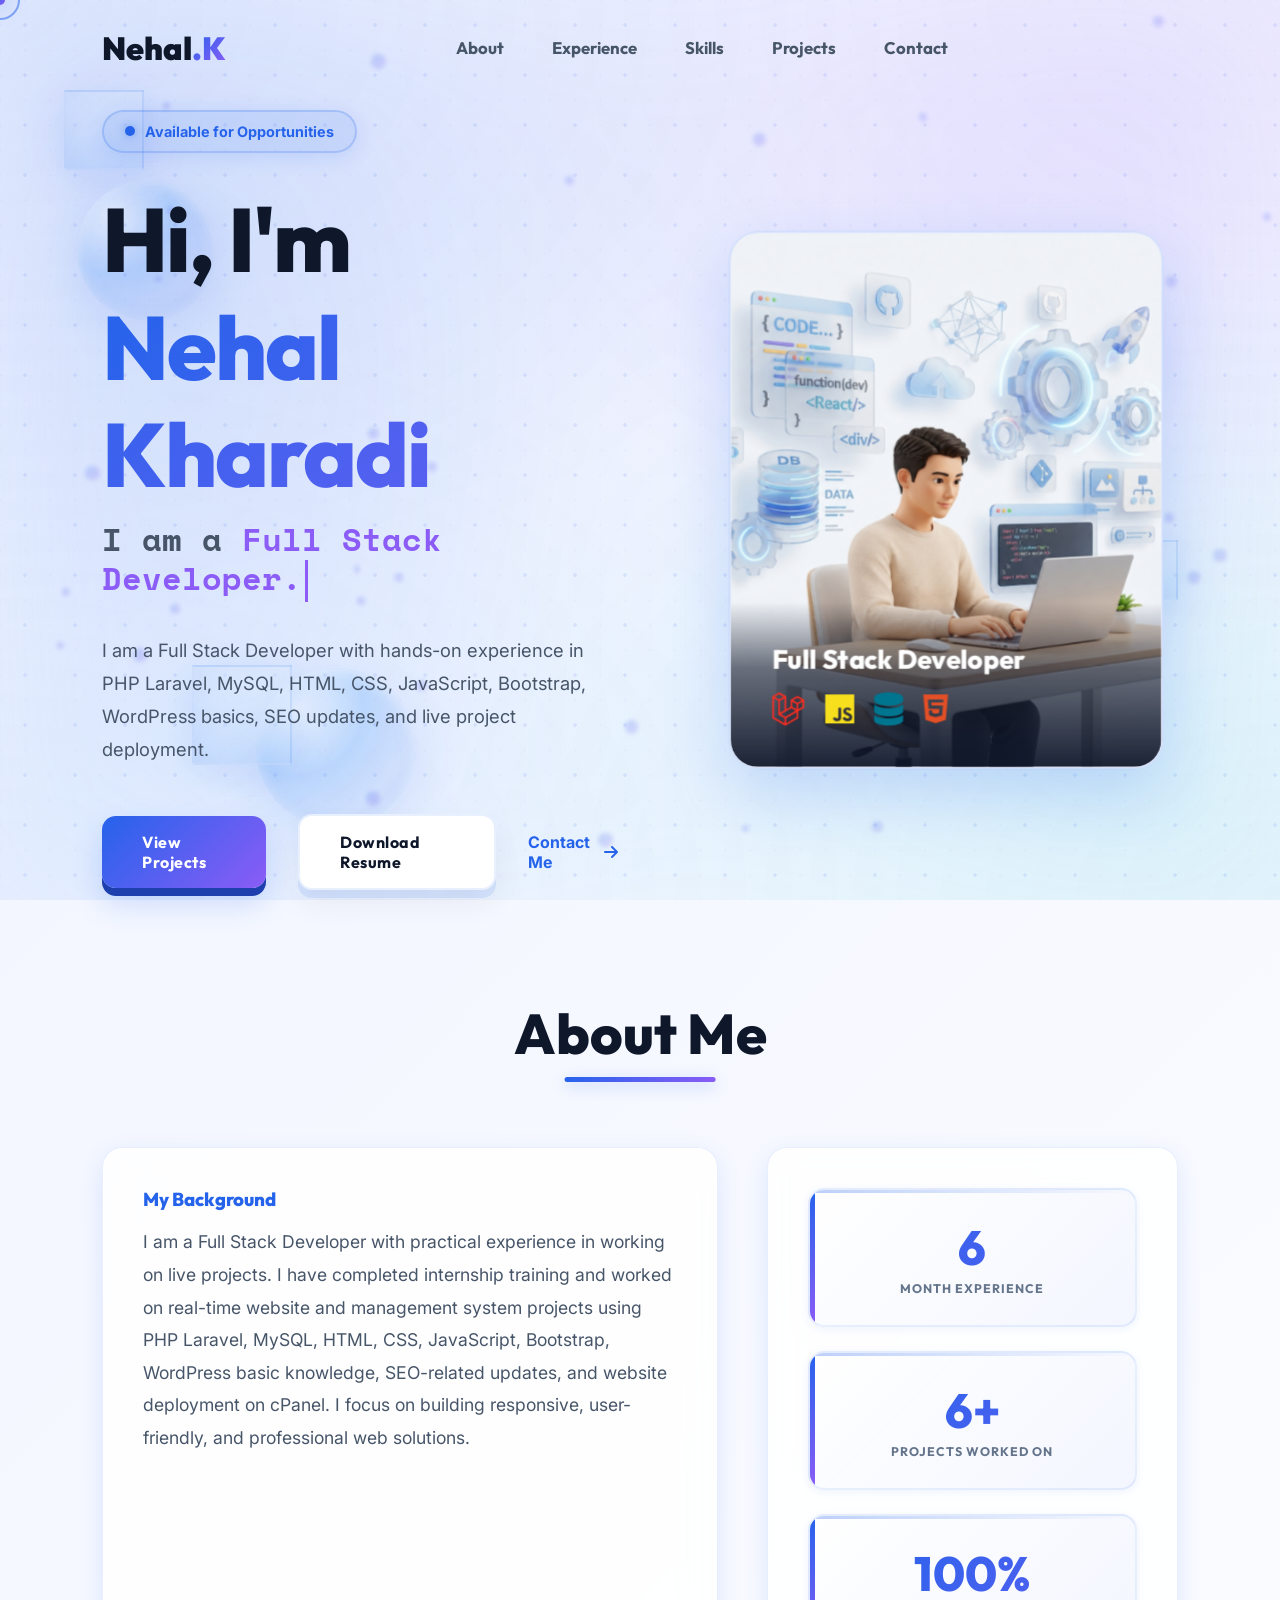
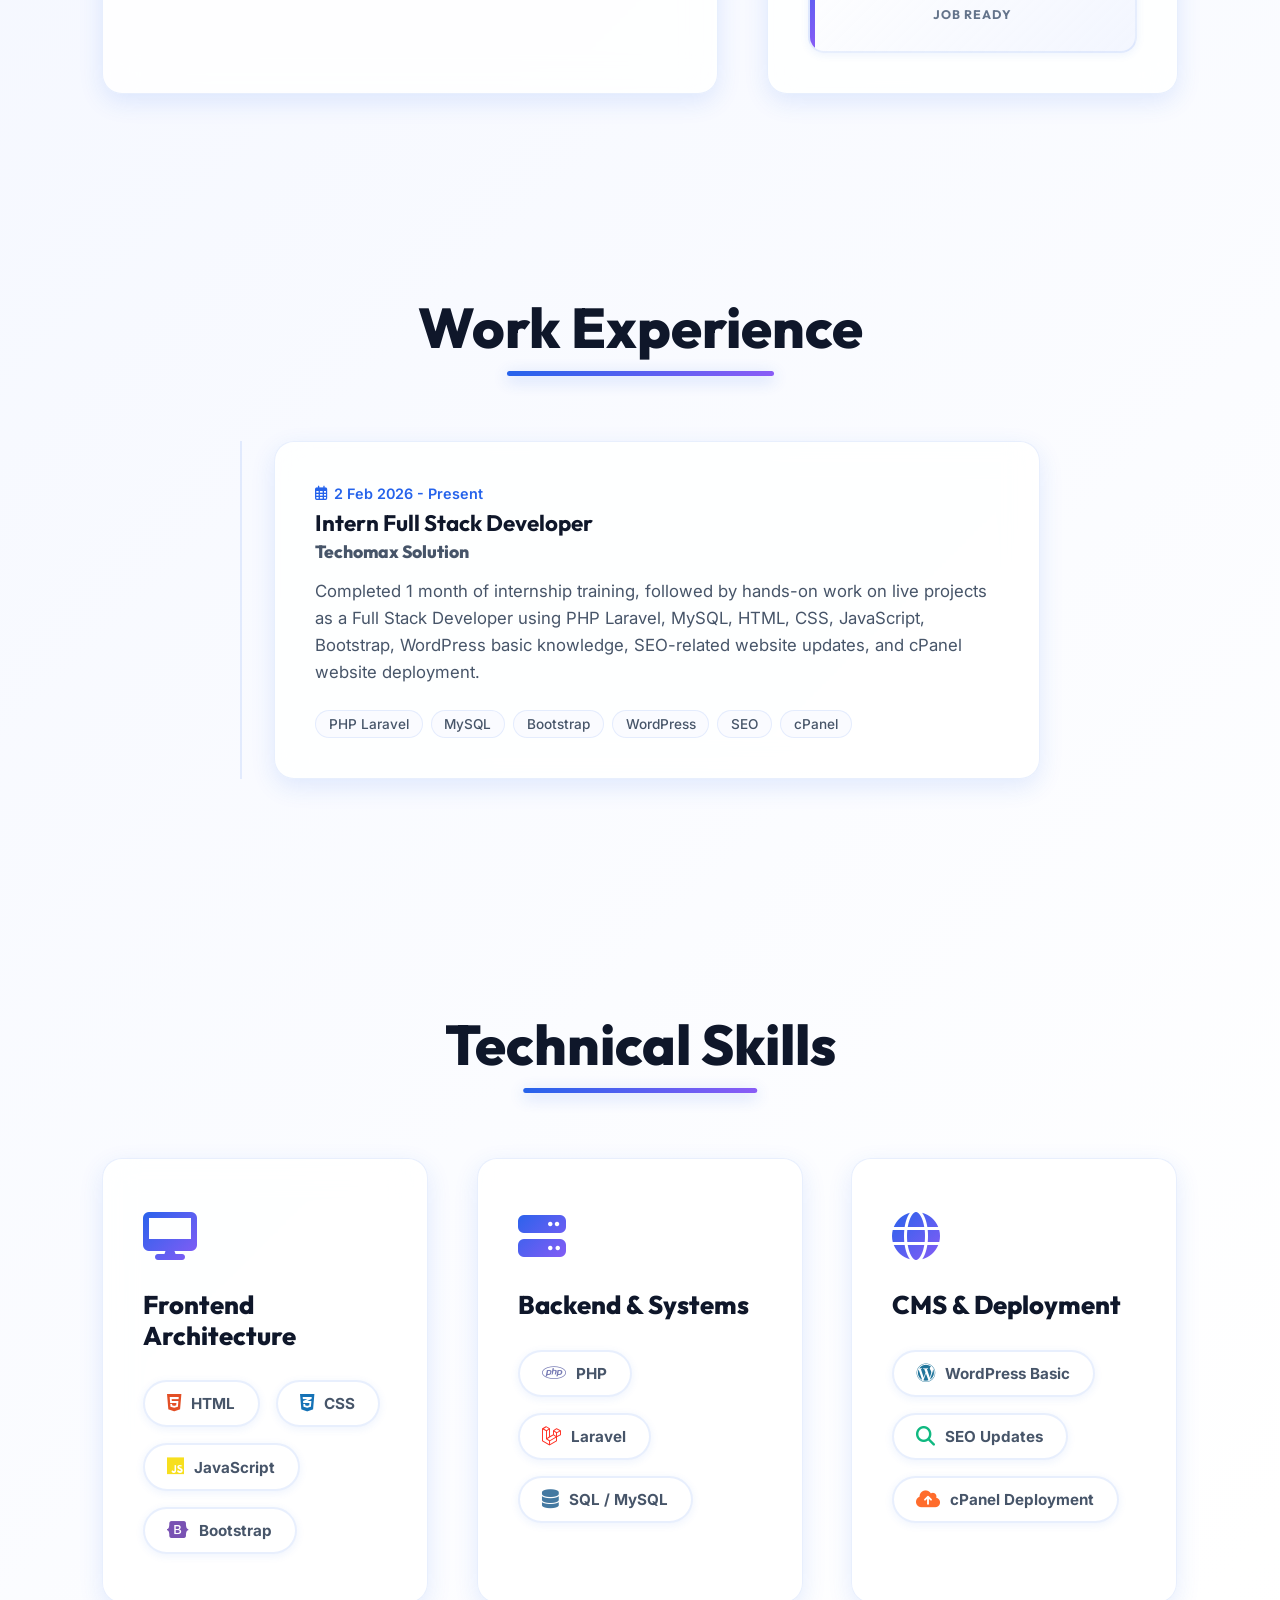
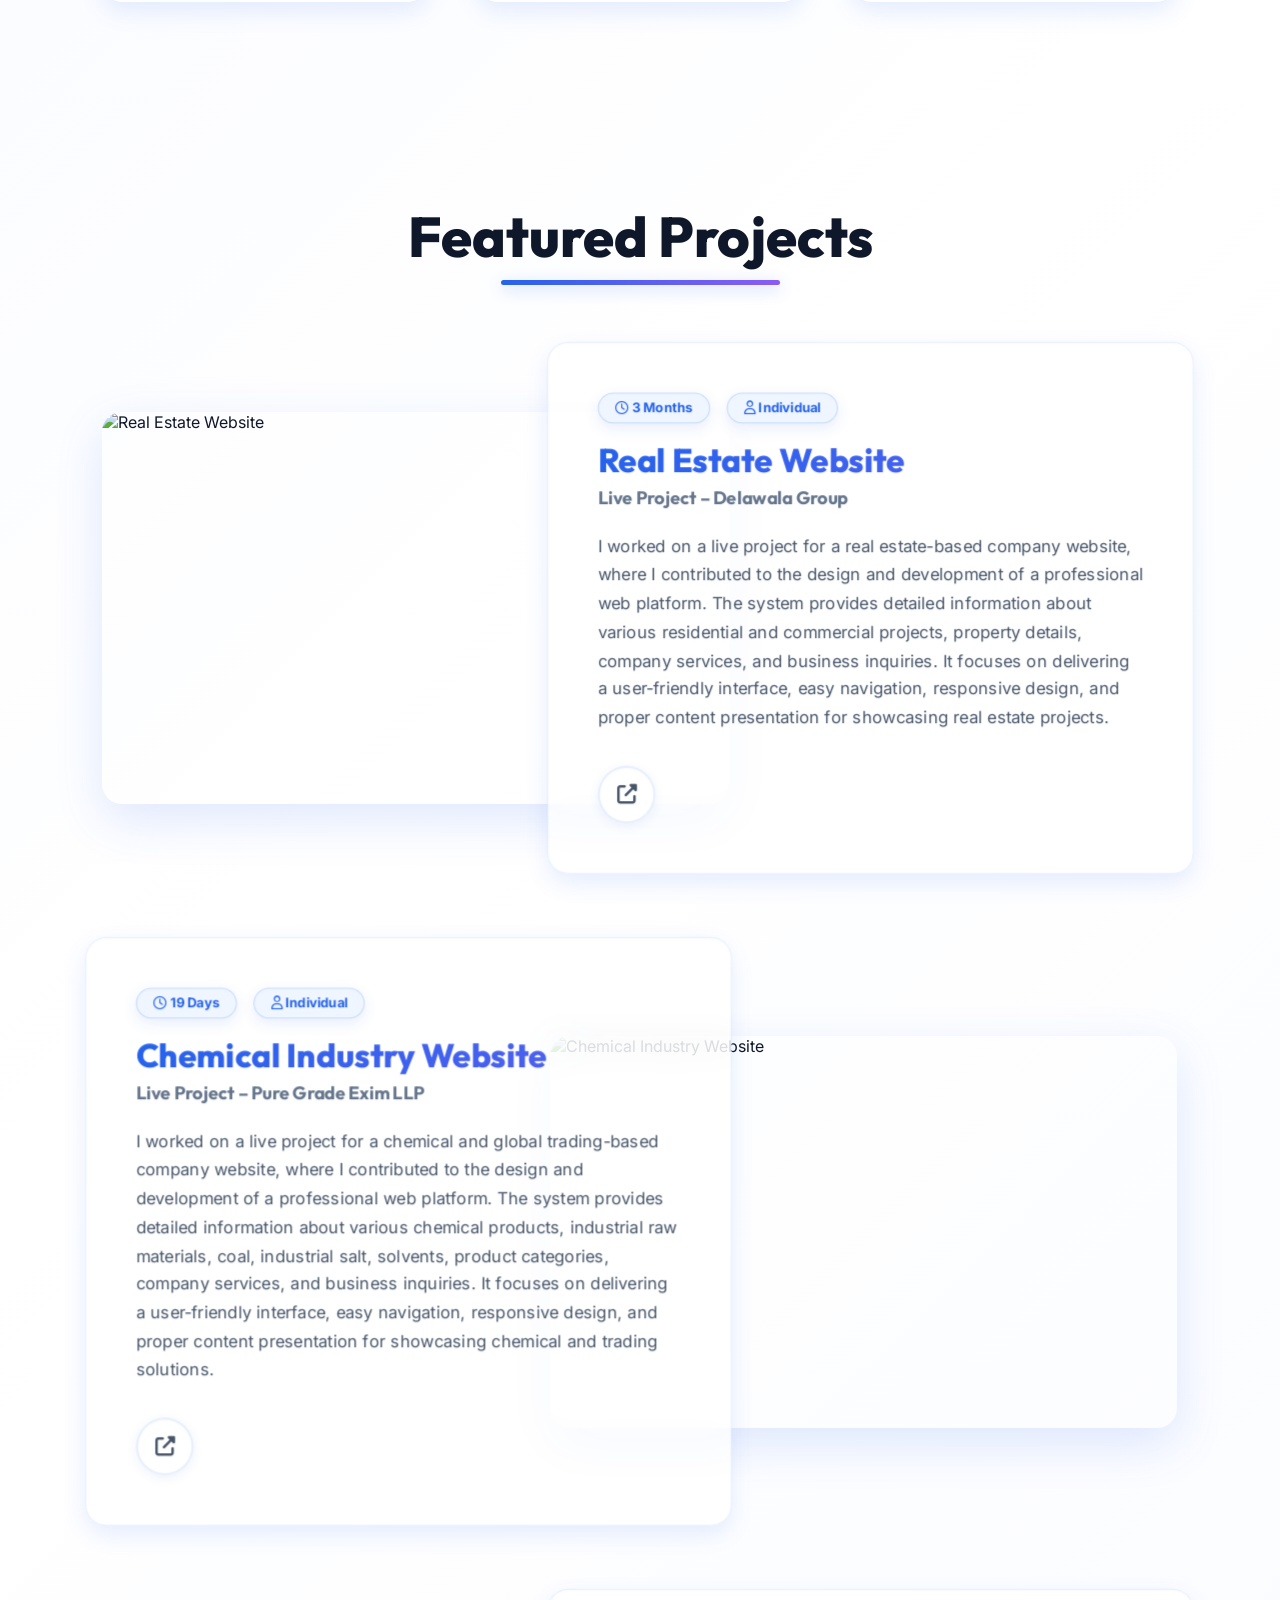
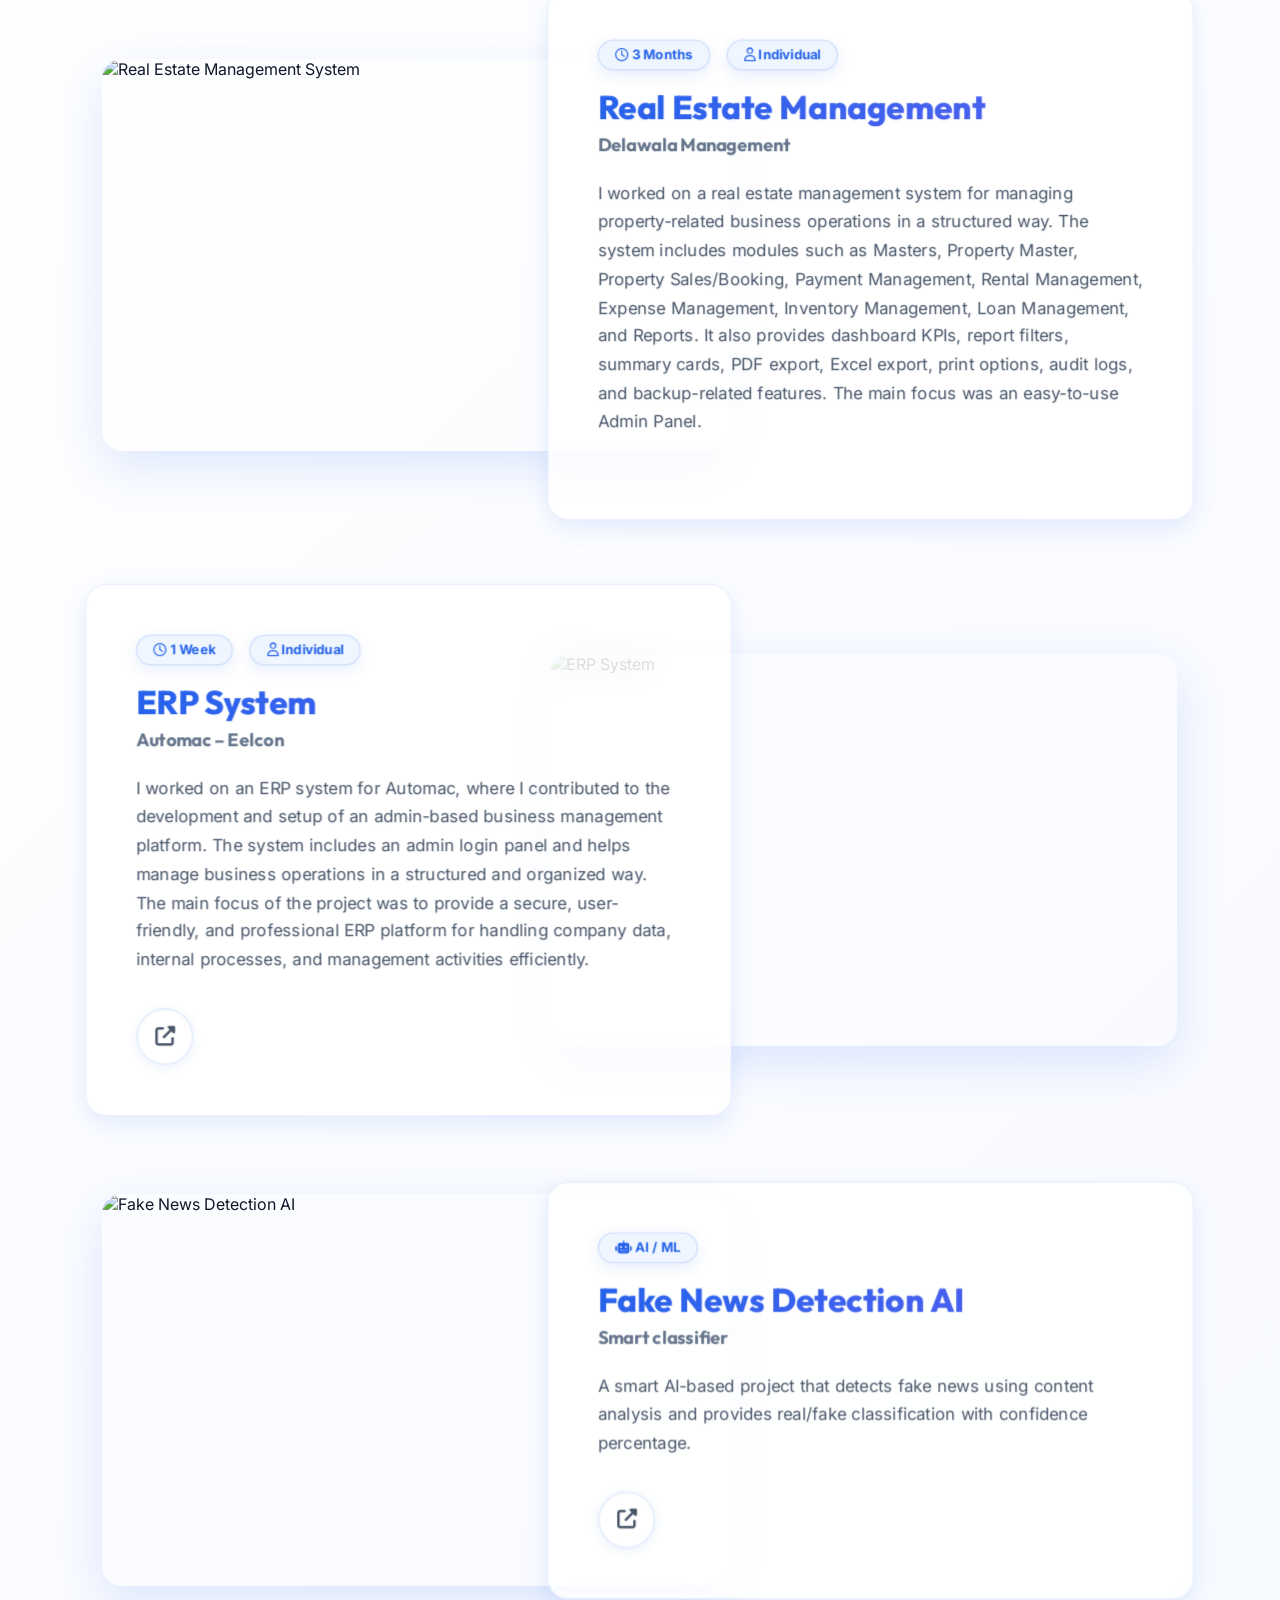
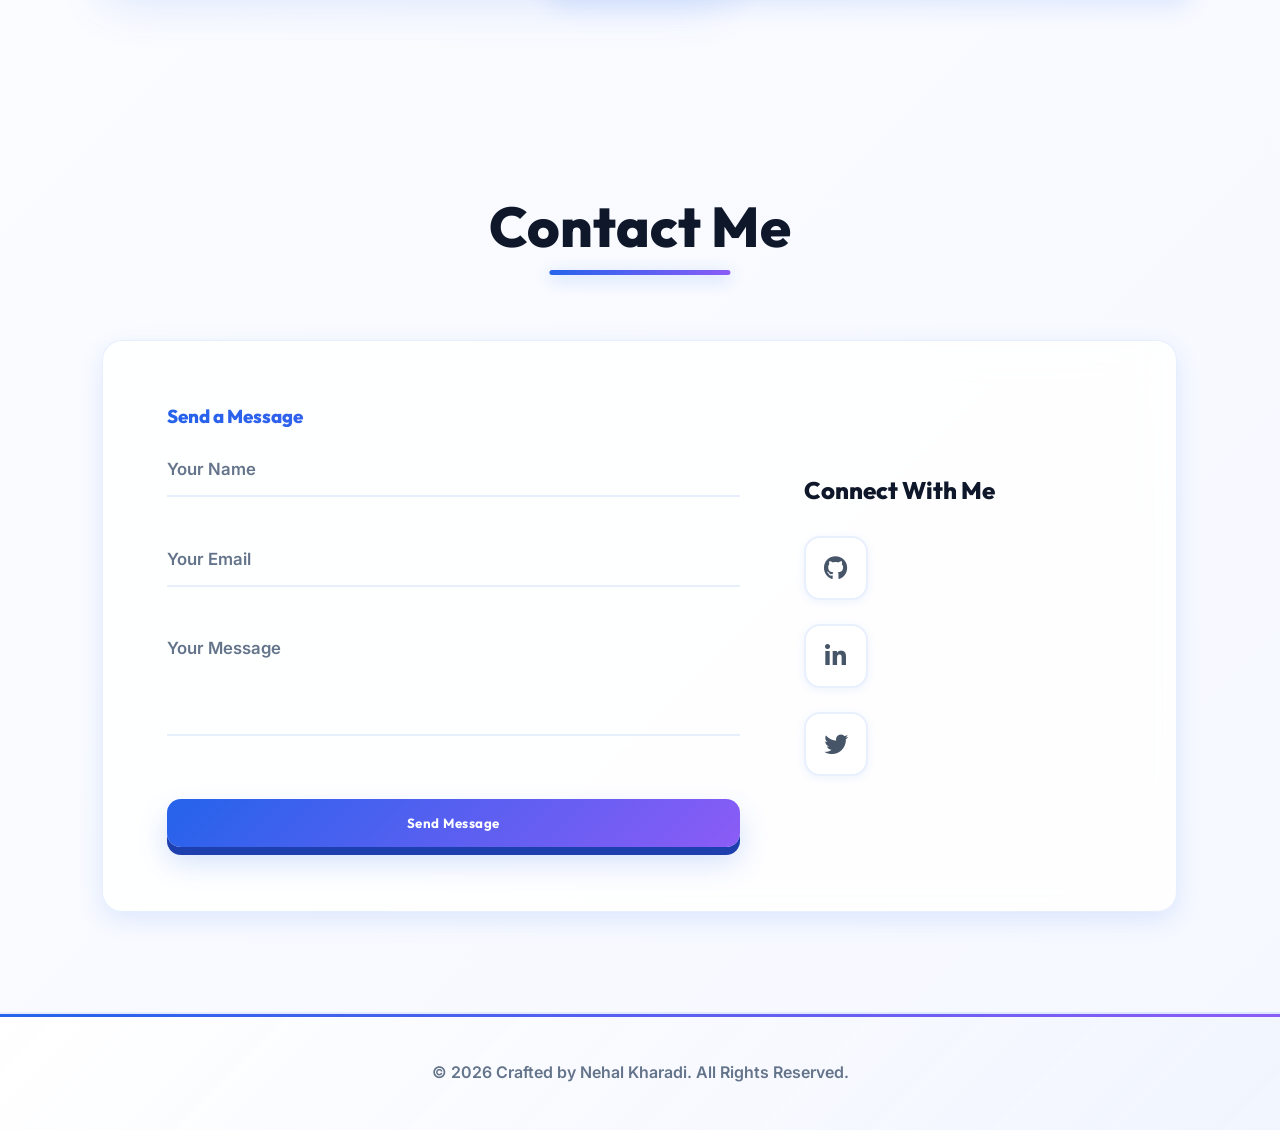
==== commit fa133e07: "Add files via upload" ====
--- a/index.html
+++ b/index.html
@@ -101,7 +101,7 @@
             <p class="summary">I am a Full Stack Developer with hands-on experience in PHP Laravel, MySQL, HTML, CSS, JavaScript, Bootstrap, WordPress basics, SEO updates, and live project deployment.</p>
             <div class="hero-cta">
                 <a href="#projects" class="btn btn-primary btn-3d">View Projects</a>
-                <a href="#" class="btn btn-outline btn-3d">Download Resume</a>
+                <a href="asset/Nehal Kharadi .pdf" class="btn btn-outline btn-3d">Download Resume</a>
                 <a href="#contact" class="btn btn-link">Contact Me <i class="fas fa-arrow-right"></i></a>
             </div>
         </div>
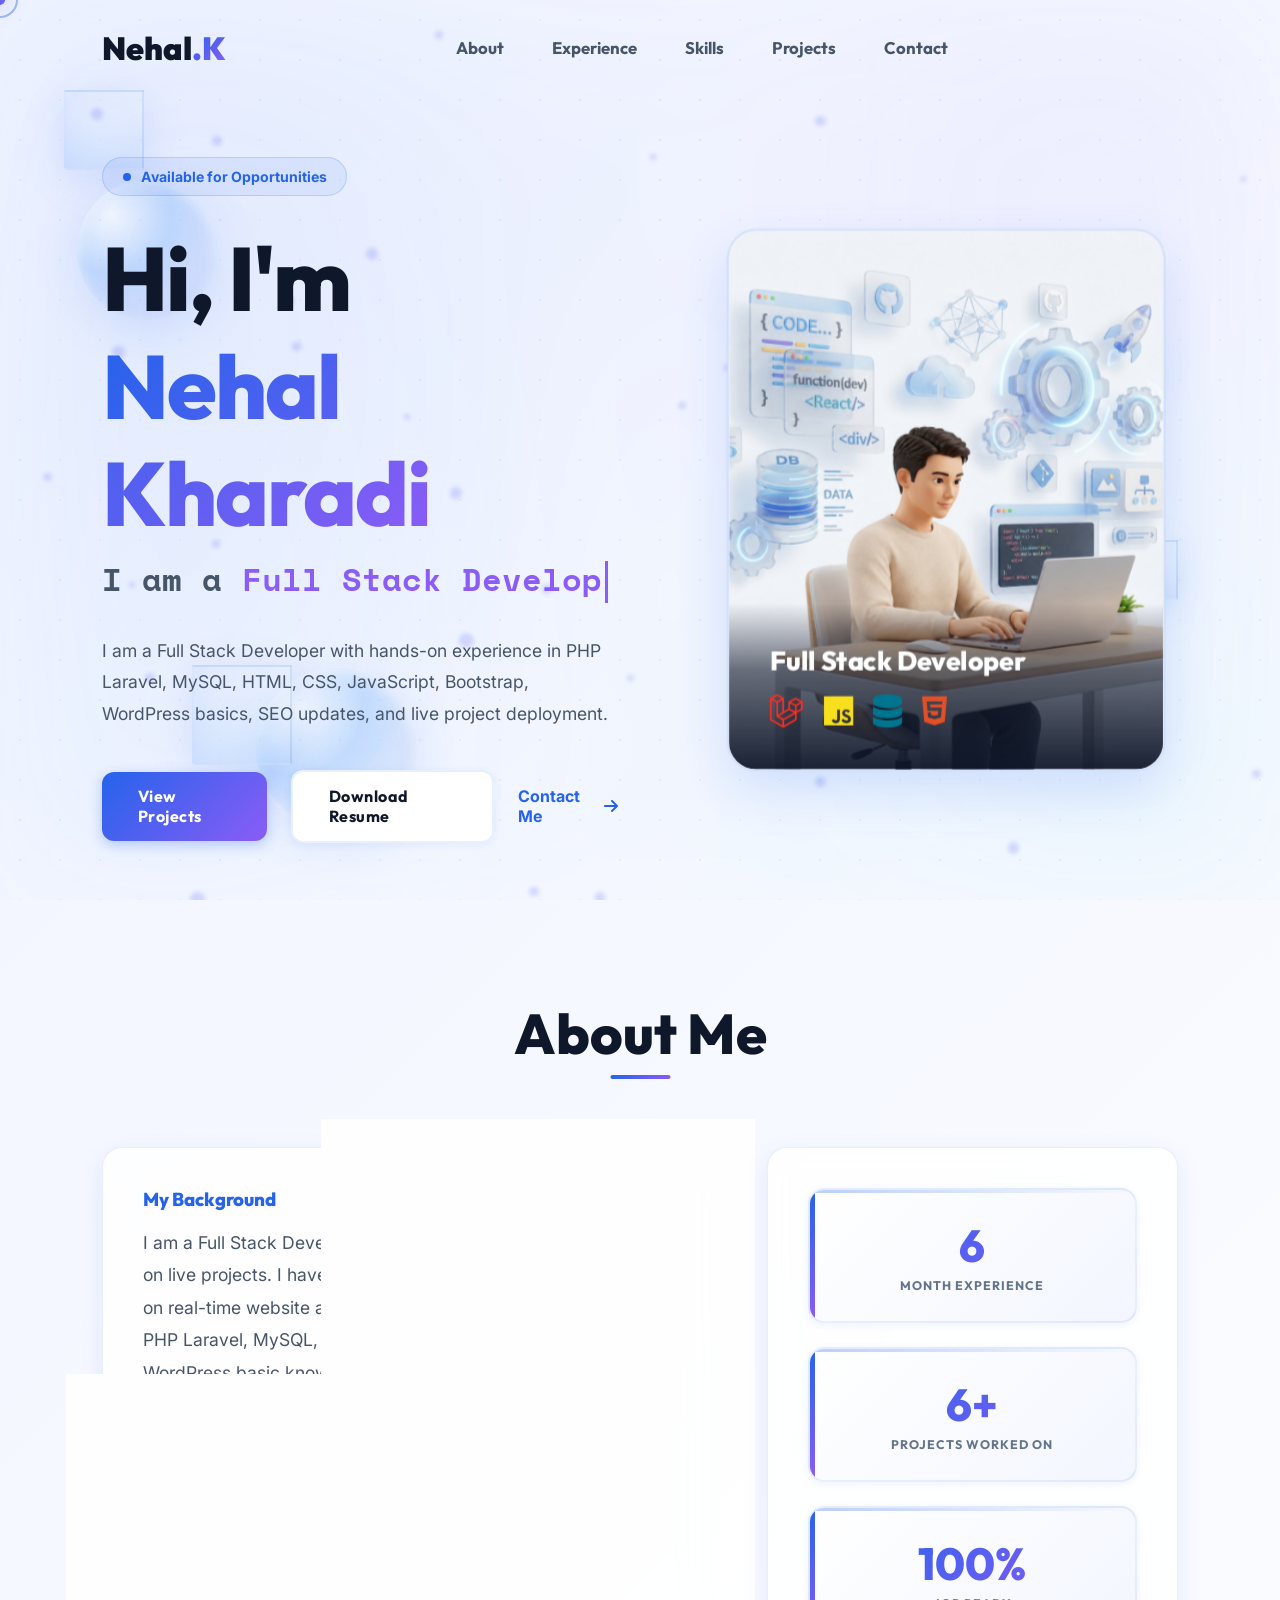
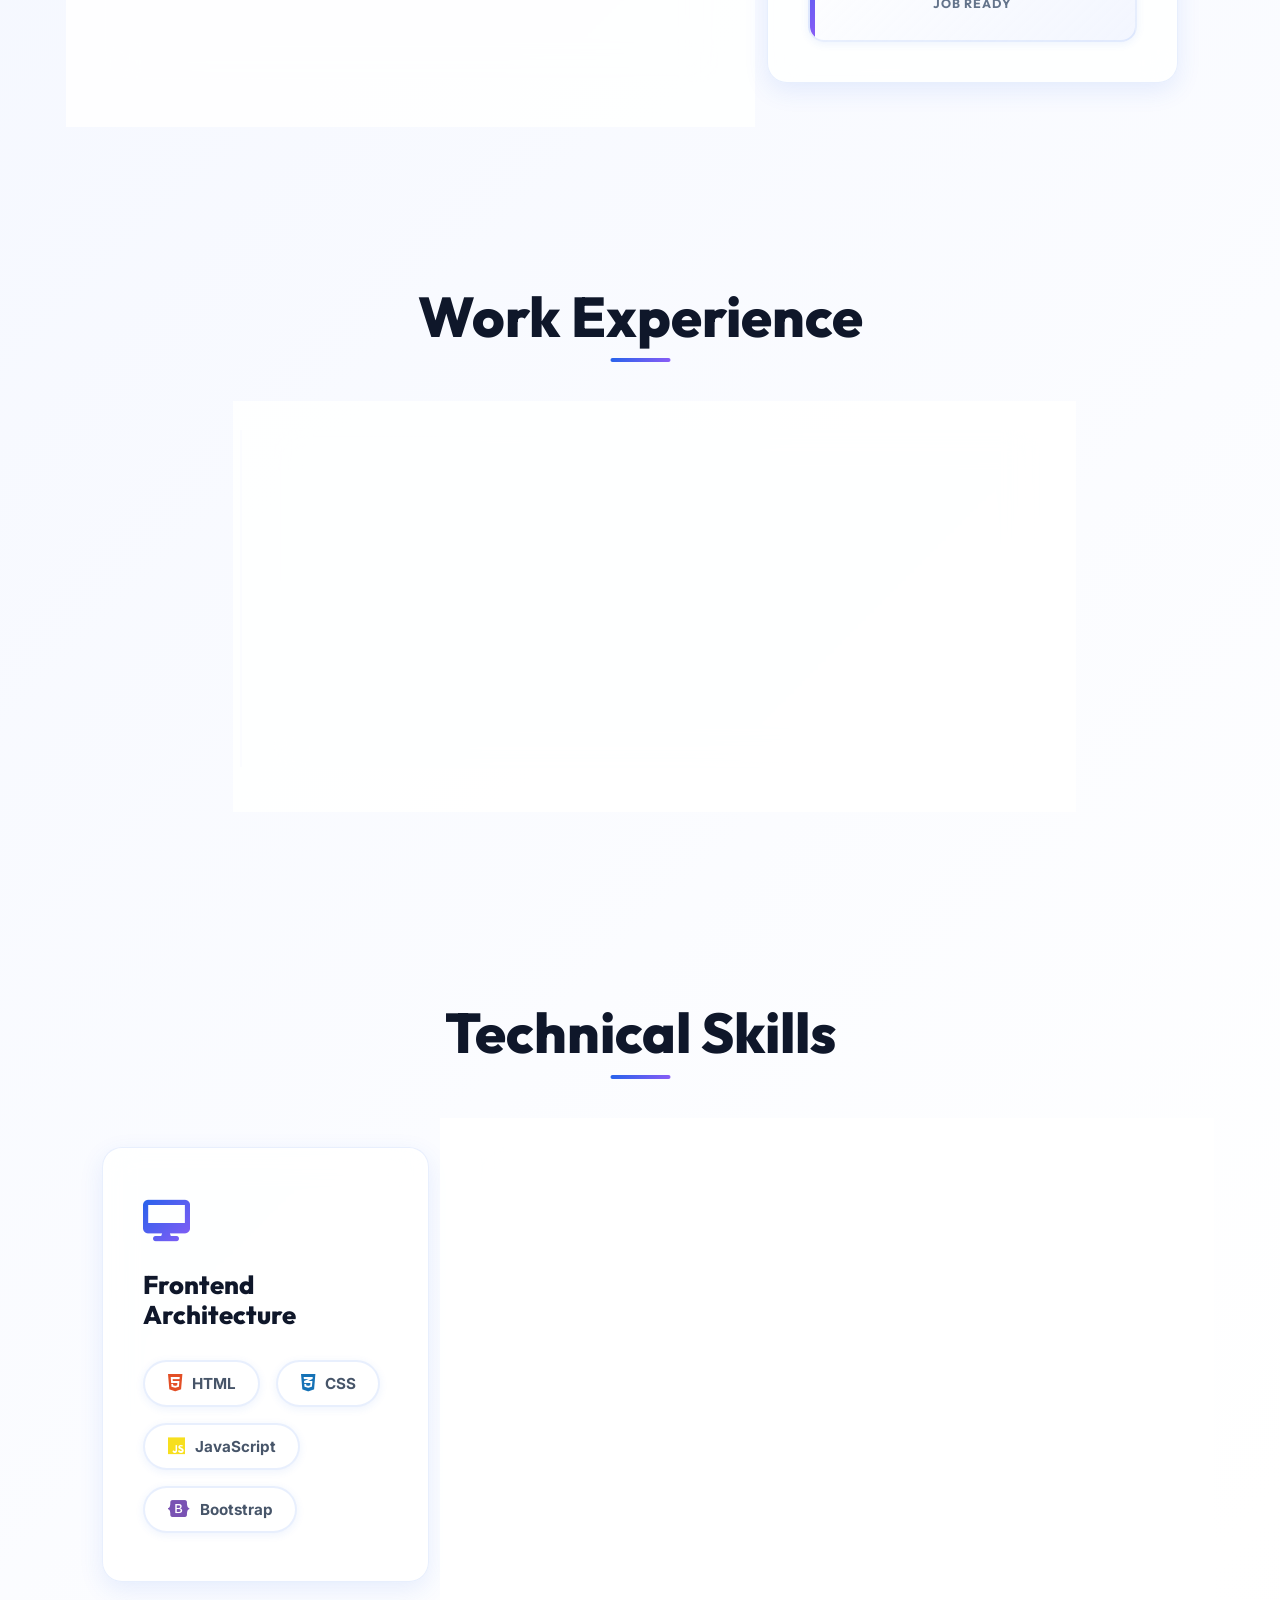
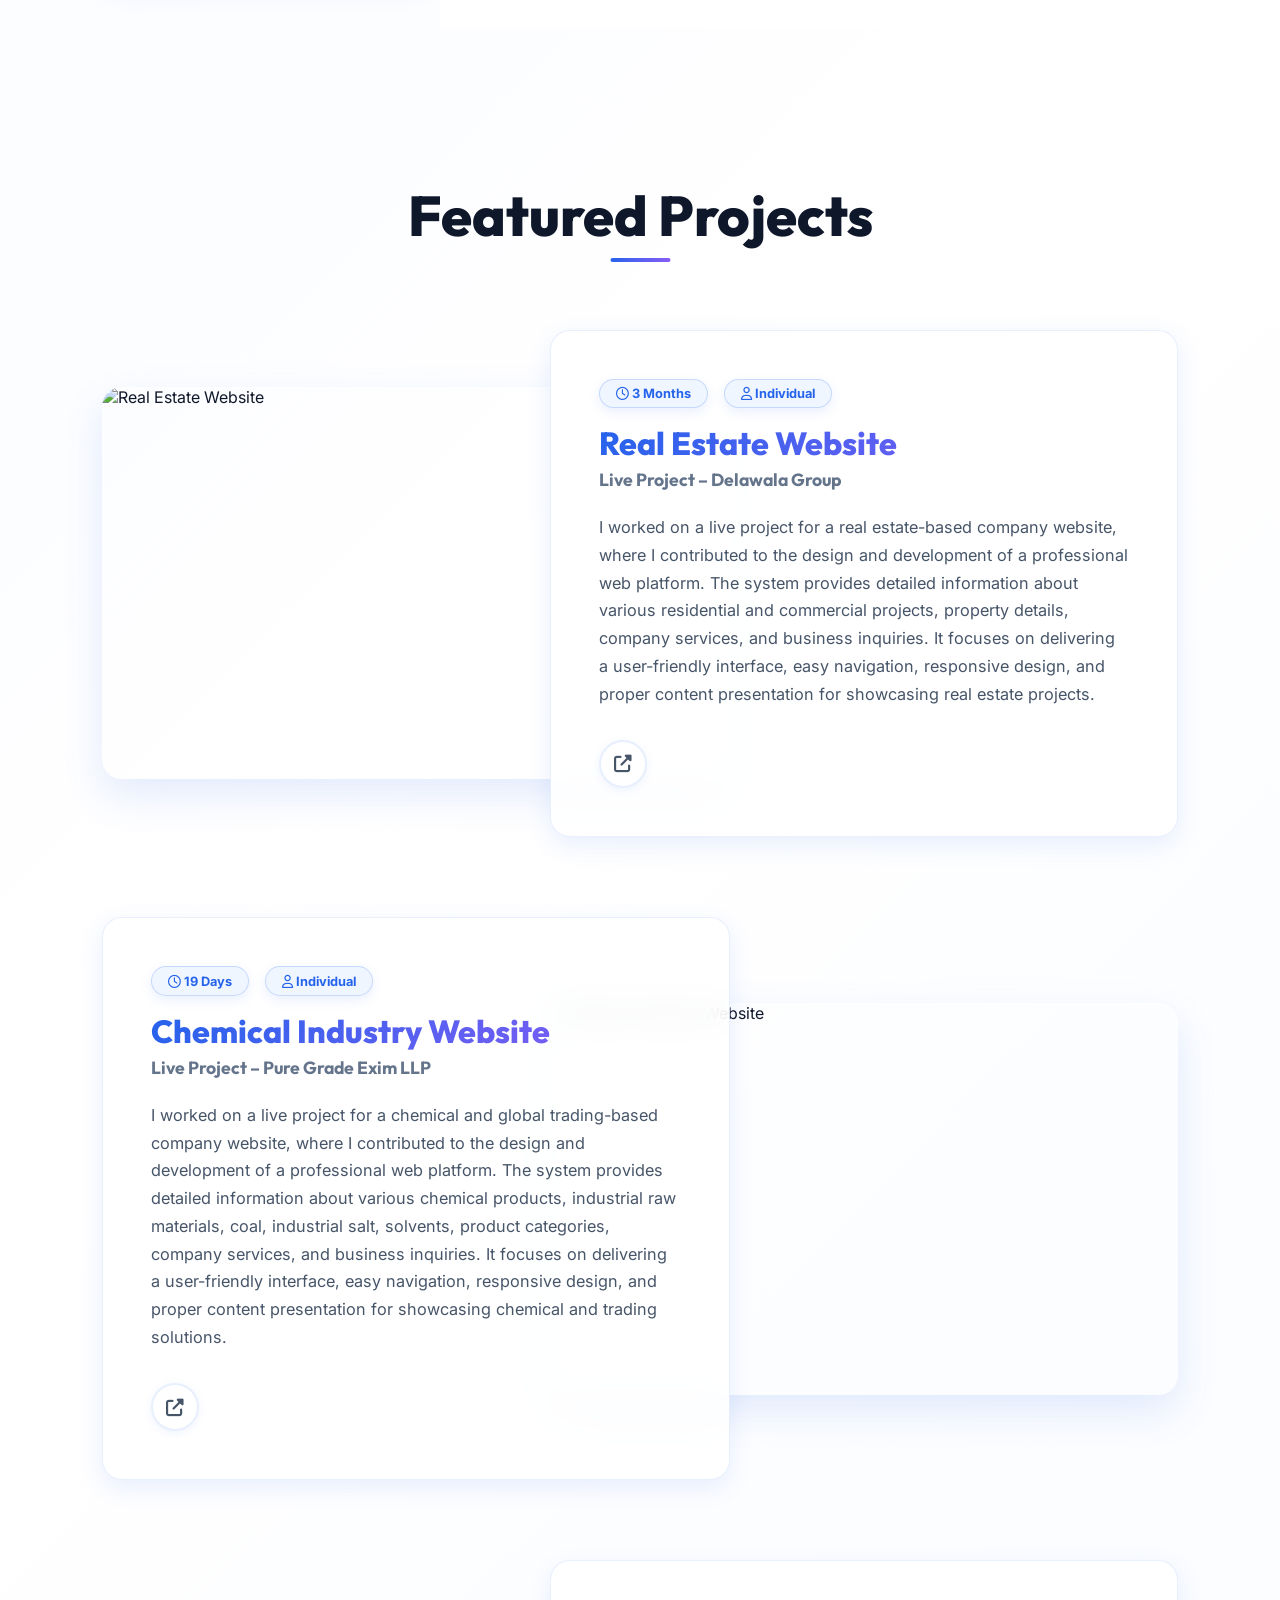
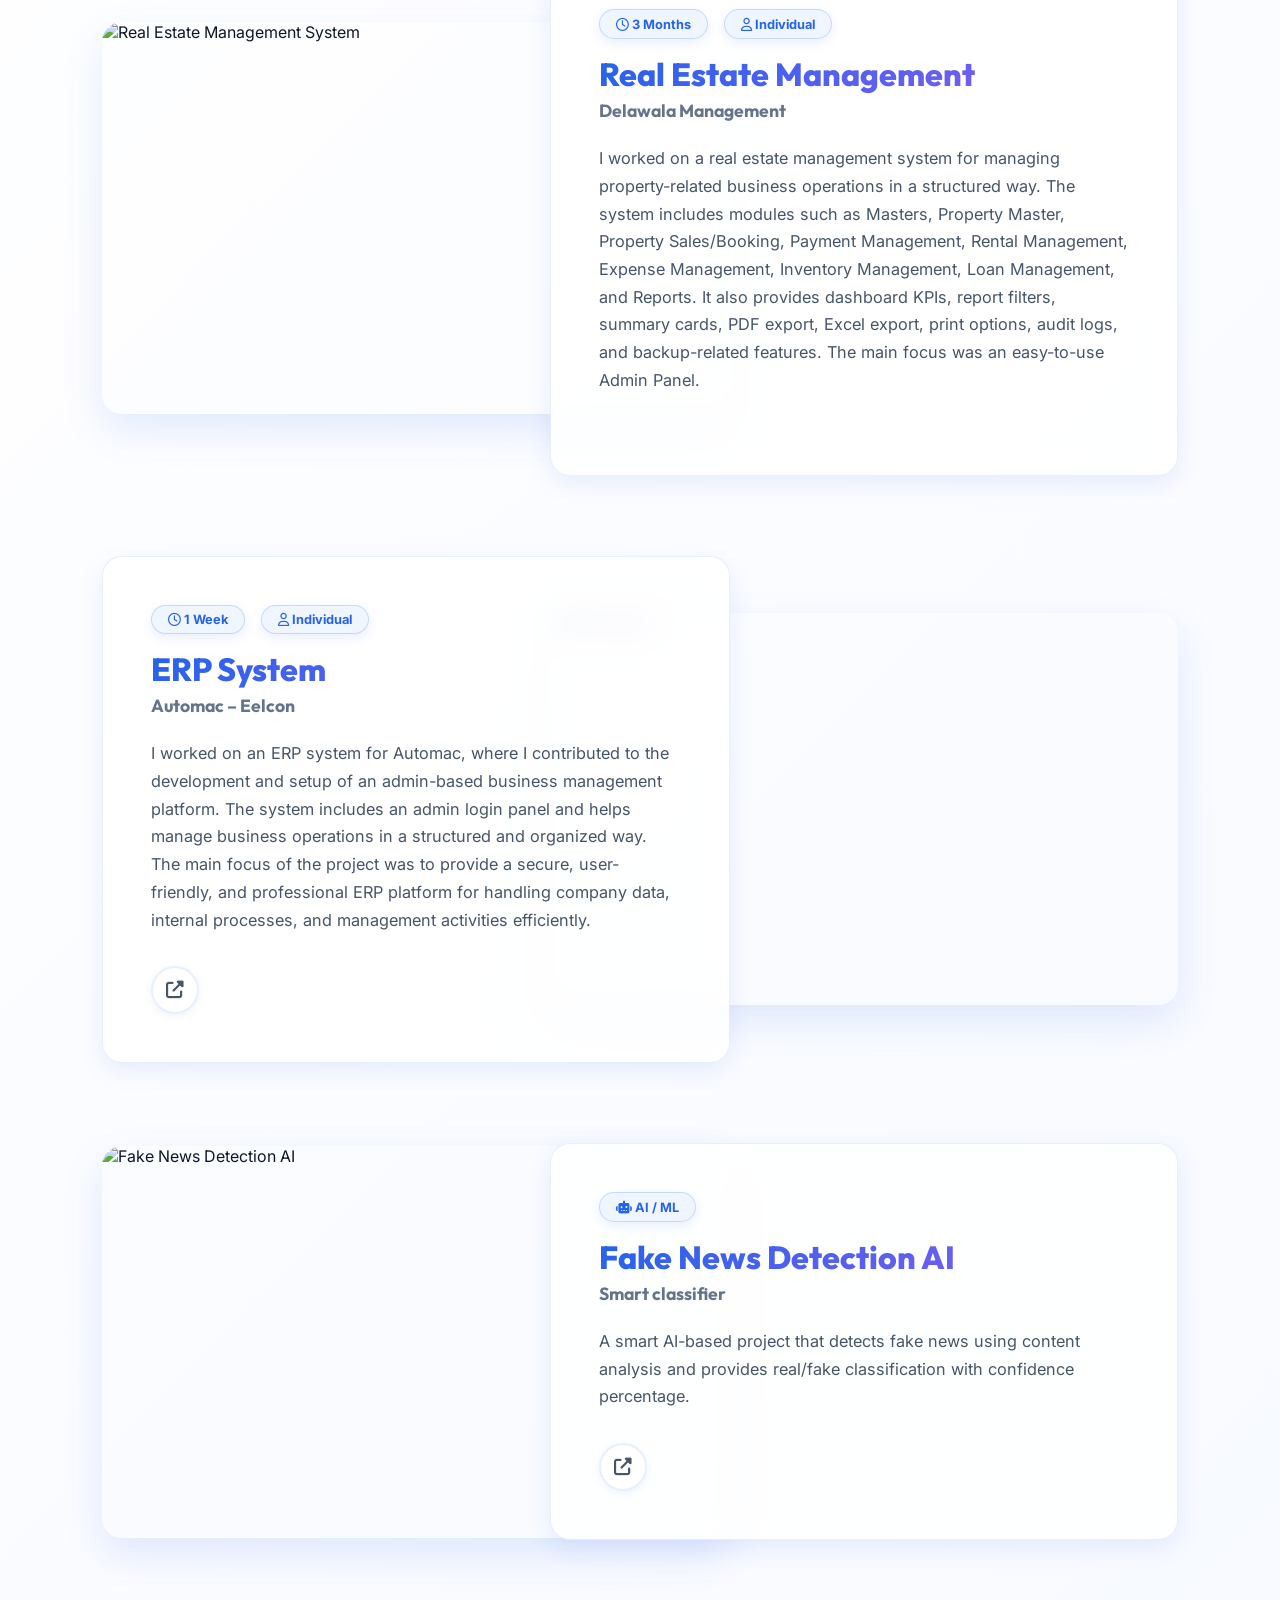
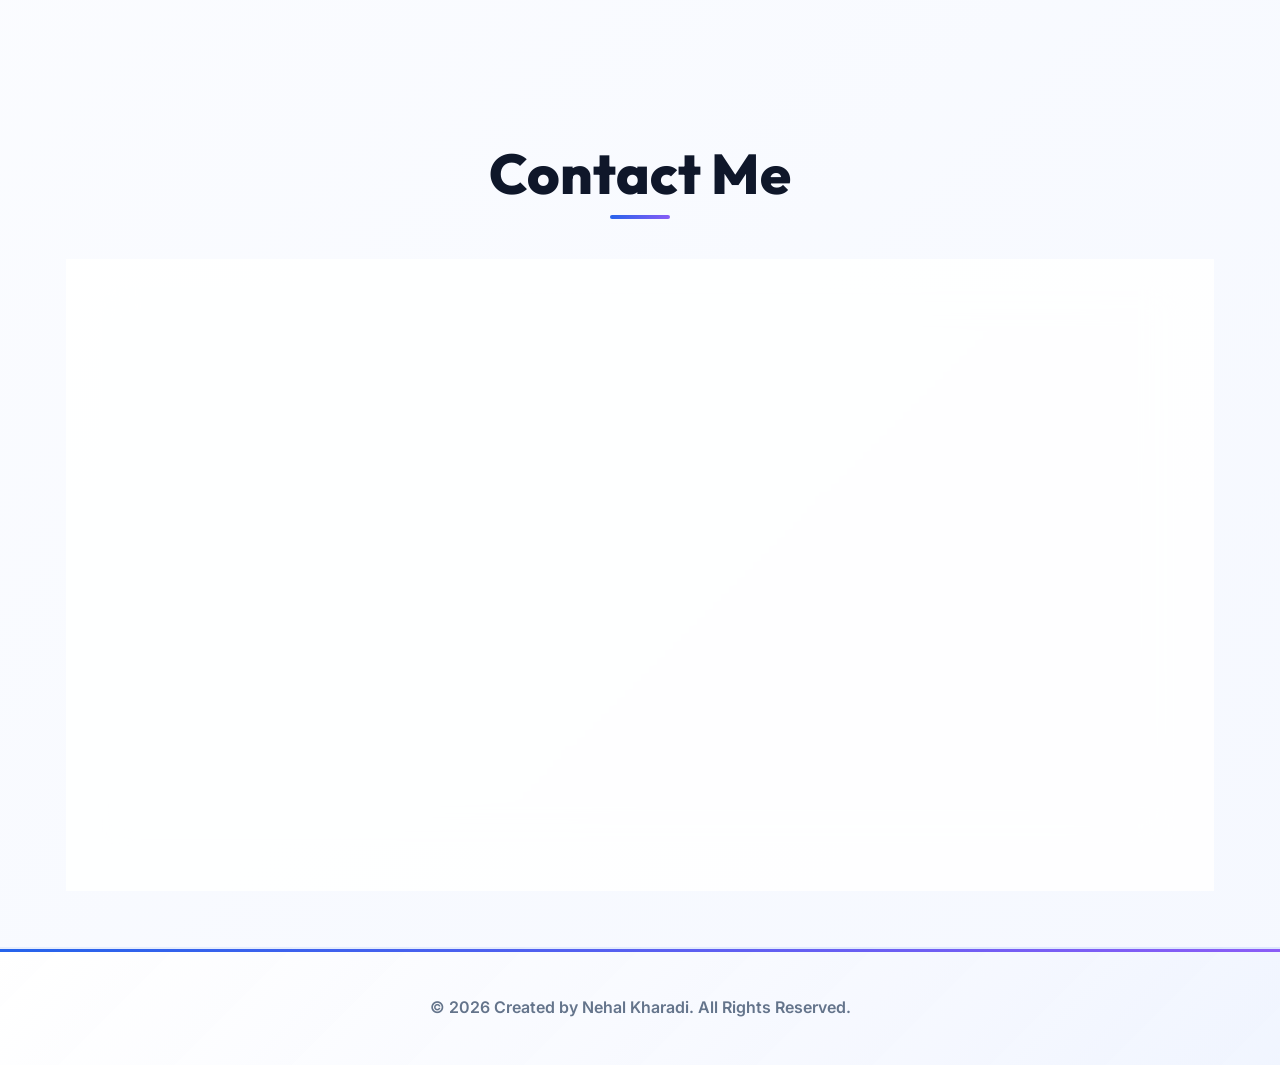
==== commit 42da70b8: "Add files via upload" ====
--- a/index.html
+++ b/index.html
@@ -101,7 +101,7 @@
             <p class="summary">I am a Full Stack Developer with hands-on experience in PHP Laravel, MySQL, HTML, CSS, JavaScript, Bootstrap, WordPress basics, SEO updates, and live project deployment.</p>
             <div class="hero-cta">
                 <a href="#projects" class="btn btn-primary btn-3d">View Projects</a>
-                <a href="asset/Nehal Kharadi .pdf" class="btn btn-outline btn-3d">Download Resume</a>
+                <a href="Nehal Kharadi .pdf" class="btn btn-outline btn-3d">Download Resume</a>
                 <a href="#contact" class="btn btn-link">Contact Me <i class="fas fa-arrow-right"></i></a>
             </div>
         </div>
@@ -350,7 +350,7 @@
 
     <!-- Footer -->
     <footer>
-        <p>© 2026 Crafted by Nehal Kharadi. All Rights Reserved.</p>
+        <p>© 2026 Created by Nehal Kharadi. All Rights Reserved.</p>
     </footer>
 
     <script src="script.js"></script>
--- a/style.css
+++ b/style.css
@@ -7,12 +7,12 @@
     --bg-card-hover: rgba(255, 255, 255, 0.98);
     
     /* Premium Blue Color Palette */
-    --primary: #2563eb;           /* Royal Blue */
-    --primary-dark: #1e40af;      /* Deep Blue */
-    --primary-light: #60a5fa;     /* Sky Blue */
-    --accent: #8b5cf6;            /* Purple Accent */
-    --accent-secondary: #06b6d4;  /* Cyan Accent */
-    --accent-light: #eff6ff;      /* Light Blue Background */
+    --primary: #2563eb;
+    --primary-dark: #1e40af;
+    --primary-light: #60a5fa;
+    --accent: #8b5cf6;
+    --accent-secondary: #06b6d4;
+    --accent-light: #eff6ff;
     
     /* Text Colors */
     --text-primary: #0f172a;
@@ -22,23 +22,23 @@
     
     /* Border & Effects */
     --border-color: rgba(37, 99, 235, 0.1);
-    --border-color-hover: rgba(37, 99, 235, 0.3);
+    --border-color-hover: rgba(37, 99, 235, 0.25);
     
-    /* Premium Shadows */
+    /* Shadows */
     --shadow-xs: 0 1px 2px rgba(37, 99, 235, 0.05);
     --shadow-sm: 0 2px 8px rgba(37, 99, 235, 0.08);
-    --shadow-md: 0 8px 24px rgba(37, 99, 235, 0.12);
-    --shadow-lg: 0 16px 48px rgba(37, 99, 235, 0.15);
-    --shadow-xl: 0 24px 64px rgba(37, 99, 235, 0.2);
+    --shadow-md: 0 8px 24px rgba(37, 99, 235, 0.1);
+    --shadow-lg: 0 16px 40px rgba(37, 99, 235, 0.13);
+    --shadow-xl: 0 20px 50px rgba(37, 99, 235, 0.16);
     
-    /* Premium Gradients */
+    /* Gradients */
     --gradient-primary: linear-gradient(135deg, #2563eb 0%, #3b82f6 50%, #60a5fa 100%);
     --gradient-accent: linear-gradient(135deg, #2563eb 0%, #8b5cf6 100%);
     --gradient-cyan: linear-gradient(135deg, #06b6d4 0%, #2563eb 100%);
-    --gradient-mesh: radial-gradient(at 0% 0%, rgba(37, 99, 235, 0.08) 0%, transparent 50%),
-                     radial-gradient(at 100% 0%, rgba(139, 92, 246, 0.08) 0%, transparent 50%),
-                     radial-gradient(at 100% 100%, rgba(6, 182, 212, 0.08) 0%, transparent 50%),
-                     radial-gradient(at 0% 100%, rgba(96, 165, 250, 0.08) 0%, transparent 50%);
+    --gradient-mesh: radial-gradient(at 0% 0%, rgba(37, 99, 235, 0.06) 0%, transparent 50%),
+                     radial-gradient(at 100% 0%, rgba(139, 92, 246, 0.06) 0%, transparent 50%),
+                     radial-gradient(at 100% 100%, rgba(6, 182, 212, 0.06) 0%, transparent 50%),
+                     radial-gradient(at 0% 100%, rgba(96, 165, 250, 0.06) 0%, transparent 50%);
 }
 
 * {
@@ -56,26 +56,7 @@
     background: var(--bg-gradient);
     color: var(--text-primary);
     overflow-x: hidden;
-    cursor: none; /* Custom cursor */
-    position: relative;
-}
-
-body::before {
-    content: '';
-    position: fixed;
-    top: 0;
-    left: 0;
-    width: 100%;
-    height: 100%;
-    background: var(--gradient-mesh);
-    pointer-events: none;
-    z-index: 0;
-    animation: meshMove 20s ease-in-out infinite;
-}
-
-@keyframes meshMove {
-    0%, 100% { opacity: 1; transform: scale(1); }
-    50% { opacity: 0.8; transform: scale(1.05); }
+    cursor: none;
 }
 
 a {
@@ -121,14 +102,6 @@
     -webkit-background-clip: text;
     background-clip: text;
     -webkit-text-fill-color: transparent;
-    background-clip: text;
-    animation: gradientShift 5s ease infinite;
-    background-size: 200% 200%;
-}
-
-@keyframes gradientShift {
-    0%, 100% { background-position: 0% 50%; }
-    50% { background-position: 100% 50%; }
 }
 
 .mb-4 {
@@ -156,25 +129,20 @@
 
 .cursor-outline {
     position: fixed;
-    width: 40px;
-    height: 40px;
-    border: 2px solid rgba(37, 99, 235, 0.5);
+    width: 36px;
+    height: 36px;
+    border: 2px solid rgba(37, 99, 235, 0.4);
     border-radius: 50%;
     pointer-events: none;
     z-index: 9998;
     transform: translate(-50%, -50%);
-    transition: width 0.3s cubic-bezier(0.34, 1.56, 0.64, 1), 
-                height 0.3s cubic-bezier(0.34, 1.56, 0.64, 1), 
-                background-color 0.3s ease, 
-                border-color 0.3s ease;
+    transition: width 0.2s ease, height 0.2s ease, border-color 0.2s ease;
 }
 
 .cursor-hover {
-    width: 60px !important;
-    height: 60px !important;
-    background: rgba(37, 99, 235, 0.1);
+    width: 50px !important;
+    height: 50px !important;
     border-color: var(--primary) !important;
-    border-width: 3px;
 }
 
 /* --- Premium Background Design Layers --- */
@@ -190,7 +158,7 @@
     pointer-events: none;
 }
 
-/* Layer 1: Animated Dotted Grid Pattern */
+/* Layer 1: Static Dotted Grid Pattern */
 .grid-overlay {
     position: absolute;
     top: 0;
@@ -198,8 +166,11 @@
     width: 100%;
     height: 100%;
     background-image: 
-        radial-gradient(circle, rgba(37, 99, 235, 0.08) 2px, transparent 2px),
-        radial-gradient(circle, rgba(139, 92, 246, 0.06) 1px, transparent 1px);
+        radial-gradient(circle, rgba(37, 99, 235, 0.06) 1.5px, transparent 1.5px);
+    background-size: 40px 40px;
+    pointer-events: none;
+    z-index: 0;
+}
     background-size: 50px 50px, 25px 25px;
     background-position: 0 0, 12.5px 12.5px;
     pointer-events: none;
@@ -327,22 +298,8 @@
 }
 
 @keyframes floatBubble {
-    0%, 100% { 
-        transform: translateY(0) translateX(0) scale(1); 
-        opacity: 0.6;
-    }
-    25% { 
-        transform: translateY(-35px) translateX(20px) scale(1.05); 
-        opacity: 0.8;
-    }
-    50% { 
-        transform: translateY(-15px) translateX(40px) scale(1.08); 
-        opacity: 0.7;
-    }
-    75% { 
-        transform: translateY(12px) translateX(-20px) scale(0.95); 
-        opacity: 0.75;
-    }
+    0%, 100% { transform: translateY(0); opacity: 0.5; }
+    50%       { transform: translateY(-12px); opacity: 0.65; }
 }
 
 @keyframes rotateCube {
@@ -350,24 +307,18 @@
     100% { transform: rotateX(360deg) rotateY(360deg) rotateZ(360deg); }
 }
 
-/* Layer 3: Premium Animated Gradient Glows */
+/* Layer 3: Soft Static Gradient Glows */
 .glow-bg {
     position: absolute;
     width: 100%;
     height: 100%;
     background:
-        radial-gradient(circle at 15% 25%, rgba(37, 99, 235, 0.12) 0%, transparent 45%),
-        radial-gradient(circle at 85% 15%, rgba(139, 92, 246, 0.10) 0%, transparent 45%),
-        radial-gradient(circle at 90% 85%, rgba(6, 182, 212, 0.08) 0%, transparent 45%),
-        radial-gradient(circle at 10% 90%, rgba(96, 165, 250, 0.10) 0%, transparent 45%);
+        radial-gradient(circle at 15% 25%, rgba(37, 99, 235, 0.07) 0%, transparent 45%),
+        radial-gradient(circle at 85% 15%, rgba(139, 92, 246, 0.06) 0%, transparent 45%),
+        radial-gradient(circle at 90% 85%, rgba(6, 182, 212, 0.05) 0%, transparent 45%),
+        radial-gradient(circle at 10% 90%, rgba(96, 165, 250, 0.06) 0%, transparent 45%);
     filter: blur(80px);
     pointer-events: none;
-    animation: glowPulse 15s ease-in-out infinite;
-}
-
-@keyframes glowPulse {
-    0%, 100% { opacity: 1; transform: scale(1); }
-    50% { opacity: 0.8; transform: scale(1.1); }
 }
 
 /* --- Common UI --- */
@@ -386,33 +337,19 @@
     display: inline-block;
     left: 50%;
     transform: translateX(-50%);
-    transition: all 0.4s cubic-bezier(0.34, 1.56, 0.64, 1);
-    animation: titleBounceIn 1s cubic-bezier(0.34, 1.56, 0.64, 1);
-}
-
-@keyframes titleBounceIn {
-    0% { 
-        opacity: 0; 
-        transform: translateX(-50%) translateY(-50px) scale(0.9); 
-    }
-    100% { 
-        opacity: 1; 
-        transform: translateX(-50%) translateY(0) scale(1); 
-    }
+    transition: color 0.3s ease;
 }
 
 .section-title::after {
     content: '';
     position: absolute;
-    bottom: -15px;
+    bottom: -12px;
     left: 50%;
     transform: translateX(-50%);
-    width: 60%;
-    height: 5px;
+    width: 60px;
+    height: 4px;
     background: var(--gradient-accent);
     border-radius: 3px;
-    animation: underlineExpand 0.8s cubic-bezier(0.34, 1.56, 0.64, 1) 0.5s both;
-    box-shadow: 0 4px 15px rgba(37, 99, 235, 0.3);
 }
 
 
@@ -423,11 +360,11 @@
 }
 
 .section-title:hover {
-    transform: translateX(-50%) scale(1.05);
+    color: var(--primary);
 }
 
 .section-title:hover::after {
-    width: 80%;
+    width: 80px;
 }
 
 .glass-box {
@@ -438,130 +375,88 @@
     border-radius: 20px;
     padding: 2.5rem;
     box-shadow: var(--shadow-md);
-    transform-style: preserve-3d;
-    transition: all 0.4s cubic-bezier(0.34, 1.56, 0.64, 1);
-    position: relative;
-    overflow: hidden;
-}
-
-.glass-box::before {
-    content: '';
-    position: absolute;
-    top: 0;
-    left: -100%;
-    width: 100%;
-    height: 100%;
-    background: linear-gradient(90deg, transparent, rgba(255, 255, 255, 0.4), transparent);
-    transition: left 0.6s ease;
-}
-
-.glass-box:hover::before {
-    left: 100%;
-}
-
-.glass-box:hover {
+    transition: border-color 0.2s ease, box-shadow 0.2s ease, background-color 0.2s ease, transform 0.2s ease;
+}
+
+    .glass-box:hover {
     border-color: var(--border-color-hover);
-    box-shadow: var(--shadow-xl);
+    box-shadow: var(--shadow-md);
     background: var(--bg-card-hover);
-    transform: translateY(-8px) scale(1.02);
-}
-
-/* Premium 3D Buttons with Enhanced Animation */
+    transform: translateY(-3px);
+}
+
+/* Buttons */
 .btn-3d {
     display: inline-flex;
     align-items: center;
     justify-content: center;
-    padding: 1rem 2.5rem;
+    padding: 0.9rem 2.2rem;
     font-weight: 700;
     font-family: 'Outfit', sans-serif;
     letter-spacing: 0.5px;
-    border-radius: 14px;
+    border-radius: 12px;
     position: relative;
-    transform-style: preserve-3d;
-    transition: all 0.3s cubic-bezier(0.34, 1.56, 0.64, 1);
+    transition: all 0.25s ease;
     outline: none;
     border: none;
     z-index: 1;
     overflow: hidden;
 }
 
-.btn-3d::before {
-    content: '';
-    position: absolute;
-    top: 0;
-    left: -100%;
-    width: 100%;
-    height: 100%;
-    background: linear-gradient(90deg, transparent, rgba(255, 255, 255, 0.3), transparent);
-    transition: left 0.5s ease;
-}
-
-.btn-3d:hover::before {
-    left: 100%;
-}
-
 .btn-primary {
     background: var(--gradient-accent);
     color: var(--text-white);
-    box-shadow: 0 8px 0 var(--primary-dark), 0 15px 30px rgba(37, 99, 235, 0.2);
-    animation: buttonFloat 3s ease-in-out infinite;
-}
-
-@keyframes buttonFloat {
-    0%, 100% { transform: translateY(0); }
-    50% { transform: translateY(-3px); }
+    box-shadow: 0 4px 14px rgba(37, 99, 235, 0.3);
 }
 
 .btn-primary:hover {
-    transform: translateY(-4px) scale(1.05);
-    box-shadow: 0 12px 0 var(--primary-dark), 0 20px 40px rgba(37, 99, 235, 0.3);
+    transform: translateY(-2px);
+    box-shadow: 0 6px 20px rgba(37, 99, 235, 0.35);
 }
 
 .btn-primary:active {
-    transform: translateY(8px);
-    box-shadow: 0 0px 0 var(--primary-dark), 0 8px 15px rgba(37, 99, 235, 0.2);
+    transform: translateY(1px);
+    box-shadow: 0 2px 8px rgba(37, 99, 235, 0.2);
 }
 
 .btn-outline {
     background: var(--text-white);
     color: var(--text-primary);
     border: 2px solid var(--border-color);
-    box-shadow: 0 8px 0 var(--border-color), 0 15px 30px rgba(15, 23, 42, 0.05);
+    box-shadow: var(--shadow-sm);
 }
 
 .btn-outline:hover {
-    transform: translateY(-4px) scale(1.05);
+    transform: translateY(-2px);
     border-color: var(--primary);
     color: var(--primary);
-    box-shadow: 0 12px 0 rgba(37, 99, 235, 0.2), 0 20px 40px rgba(37, 99, 235, 0.15);
+    box-shadow: var(--shadow-md);
 }
 
 .btn-outline:active {
-    transform: translateY(8px);
-    box-shadow: 0 0px 0 var(--border-color), 0 8px 15px rgba(15, 23, 42, 0.05);
+    transform: translateY(1px);
+    box-shadow: none;
 }
 
 .btn-link {
     display: inline-flex;
     align-items: center;
-    gap: 10px;
+    gap: 8px;
     font-weight: 700;
     color: var(--primary);
-    transition: all 0.3s cubic-bezier(0.34, 1.56, 0.64, 1);
-    position: relative;
+    transition: color 0.2s ease, gap 0.2s ease;
 }
 
 .btn-link i {
-    transition: transform 0.3s cubic-bezier(0.34, 1.56, 0.64, 1);
+    transition: transform 0.2s ease;
 }
 
 .btn-link:hover {
     color: var(--accent);
-    transform: translateX(8px);
 }
 
 .btn-link:hover i {
-    transform: translateX(6px) rotate(45deg);
+    transform: translateX(4px);
 }
 
 /* --- Premium Navigation with Glass Effect --- */
@@ -601,7 +496,7 @@
 }
 
 .logo:hover {
-    transform: scale(1.05);
+    transform: scale(1.03);
 }
 
 .logo .text-primary {
@@ -641,7 +536,6 @@
 
 .nav-links li a.hover-underline:hover {
     color: var(--primary);
-    transform: translateY(-2px);
 }
 
 .nav-links li a.hover-underline:hover::after {
@@ -707,16 +601,16 @@
     75% { transform: translate(40px, -60px) scale(1.1); opacity: 0.25; }
 }
 
+/* Hero section — clean entrance, no bouncy easing */
 .hero-content {
     flex: 1;
     padding-right: 2rem;
-    transform-style: preserve-3d;
     z-index: 10;
-    animation: heroContentFadeIn 1.2s cubic-bezier(0.34, 1.56, 0.64, 1);
-}
-
-@keyframes heroContentFadeIn {
-    0% { opacity: 0; transform: translateY(50px); }
+    animation: fadeSlideUp 0.8s ease both;
+}
+
+@keyframes fadeSlideUp {
+    0%   { opacity: 0; transform: translateY(24px); }
     100% { opacity: 1; transform: translateY(0); }
 }
 
@@ -724,36 +618,27 @@
     display: inline-flex;
     align-items: center;
     gap: 10px;
-    padding: 0.7rem 1.3rem;
-    background: rgba(37, 99, 235, 0.1);
-    border: 2px solid rgba(37, 99, 235, 0.2);
+    padding: 0.6rem 1.2rem;
+    background: rgba(37, 99, 235, 0.08);
+    border: 1.5px solid rgba(37, 99, 235, 0.18);
     border-radius: 50px;
     color: var(--primary);
-    font-size: 0.9rem;
+    font-size: 0.88rem;
     font-weight: 700;
-    margin-bottom: 2rem;
-    box-shadow: 0 4px 20px rgba(37, 99, 235, 0.15);
-    animation: badgeFloat 4s ease-in-out infinite;
-}
-
-@keyframes badgeFloat {
-    0%, 100% { transform: translateY(0); }
-    50% { transform: translateY(-10px); }
+    margin-bottom: 1.8rem;
 }
 
 .live-dot {
-    width: 10px;
-    height: 10px;
+    width: 8px;
+    height: 8px;
     background: var(--primary);
     border-radius: 50%;
     animation: livePulse 2s infinite;
-    box-shadow: 0 0 10px rgba(37, 99, 235, 0.5);
 }
 
 @keyframes livePulse {
-    0% { box-shadow: 0 0 0 0 rgba(37, 99, 235, 0.8); transform: scale(1); }
-    50% { box-shadow: 0 0 0 10px transparent; transform: scale(1.1); }
-    100% { box-shadow: 0 0 0 0 transparent; transform: scale(1); }
+    0%, 100% { box-shadow: 0 0 0 0 rgba(37, 99, 235, 0.5); }
+    50%       { box-shadow: 0 0 0 6px transparent; }
 }
 
 .hero .name {
@@ -761,12 +646,6 @@
     margin-bottom: 0.8rem;
     color: var(--text-primary);
     letter-spacing: -2px;
-    animation: nameReveal 1s cubic-bezier(0.34, 1.56, 0.64, 1) 0.3s both;
-}
-
-@keyframes nameReveal {
-    0% { opacity: 0; transform: translateY(30px) scale(0.95); }
-    100% { opacity: 1; transform: translateY(0) scale(1); }
 }
 
 .dynamic-text {
@@ -774,12 +653,6 @@
     font-size: clamp(1.2rem, 2.8vw, 2rem);
     color: var(--text-secondary);
     margin-bottom: 2rem;
-    animation: textSlideIn 1s cubic-bezier(0.34, 1.56, 0.64, 1) 0.5s both;
-}
-
-@keyframes textSlideIn {
-    0% { opacity: 0; transform: translateX(-30px); }
-    100% { opacity: 1; transform: translateX(0); }
 }
 
 .typing-text {
@@ -804,29 +677,17 @@
 }
 
 .hero .summary {
-    font-size: 1.15rem;
+    font-size: 1.1rem;
     max-width: 600px;
-    margin-bottom: 3rem;
+    margin-bottom: 2.5rem;
     line-height: 1.8;
     color: var(--text-secondary);
-    animation: summaryFadeIn 1s cubic-bezier(0.34, 1.56, 0.64, 1) 0.7s both;
-}
-
-@keyframes summaryFadeIn {
-    0% { opacity: 0; transform: translateY(20px); }
-    100% { opacity: 1; transform: translateY(0); }
 }
 
 .hero-cta {
     display: flex;
     align-items: center;
-    gap: 2rem;
-    animation: ctaFadeIn 1s cubic-bezier(0.34, 1.56, 0.64, 1) 0.9s both;
-}
-
-@keyframes ctaFadeIn {
-    0% { opacity: 0; transform: translateY(20px); }
-    100% { opacity: 1; transform: translateY(0); }
+    gap: 1.5rem;
 }
 
 .hero-graphic {
@@ -834,14 +695,8 @@
     display: flex;
     justify-content: center;
     align-items: center;
-    perspective: 1500px;
+    perspective: 1200px;
     z-index: 10;
-    animation: graphicZoomIn 1.2s cubic-bezier(0.34, 1.56, 0.64, 1) 0.5s both;
-}
-
-@keyframes graphicZoomIn {
-    0% { opacity: 0; transform: scale(0.8) rotateY(20deg); }
-    100% { opacity: 1; transform: scale(1) rotateY(0deg); }
 }
 
 .hero-3d-card {
@@ -850,14 +705,6 @@
     height: 520px;
     position: relative;
     transform-style: preserve-3d;
-    animation: cardFloat 6s ease-in-out infinite;
-}
-
-@keyframes cardFloat {
-    0%, 100% { transform: translateY(0) rotateY(0deg); }
-    25% { transform: translateY(-15px) rotateY(5deg); }
-    50% { transform: translateY(0) rotateY(0deg); }
-    75% { transform: translateY(-10px) rotateY(-5deg); }
 }
 
 .card-glass {
@@ -911,32 +758,20 @@
     color: var(--text-white);
     font-size: 1.6rem;
     margin-bottom: 1rem;
-    animation: overlayTextSlide 0.8s ease 1.2s both;
-}
-
-@keyframes overlayTextSlide {
-    0% { opacity: 0; transform: translateY(20px); }
-    100% { opacity: 1; transform: translateY(0); }
 }
 
 .tech-icons {
     display: flex;
     gap: 1.2rem;
     font-size: 2rem;
-    animation: iconsAppear 0.8s ease 1.4s both;
-}
-
-@keyframes iconsAppear {
-    0% { opacity: 0; transform: translateY(20px); }
-    100% { opacity: 1; transform: translateY(0); }
 }
 
 .tech-icons i {
-    transition: transform 0.3s ease;
+    transition: transform 0.2s ease;
 }
 
 .tech-icons i:hover {
-    transform: translateY(-5px) scale(1.2);
+    transform: translateY(-3px);
 }
 
 /* --- Premium About Section --- */
@@ -967,8 +802,8 @@
 }
 
 .hover-lift:hover {
-    transform: translateY(-12px) scale(1.05);
-    box-shadow: var(--shadow-xl);
+    transform: translateY(-4px);
+    box-shadow: var(--shadow-md);
 }
 
 .stat-item {
@@ -1005,14 +840,8 @@
 }
 
 .stat-item h4 {
-    font-size: 3rem;
+    font-size: 2.8rem;
     margin-bottom: 0.3rem;
-    animation: countUp 1.5s ease both;
-}
-
-@keyframes countUp {
-    0% { transform: scale(0.5) translateY(20px); opacity: 0; }
-    100% { transform: scale(1) translateY(0); opacity: 1; }
 }
 
 .stat-item p {
@@ -1154,42 +983,29 @@
 }
 
 .skill-icon {
-    font-size: 3rem;
+    font-size: 2.6rem;
     background: var(--gradient-accent);
     -webkit-background-clip: text;
     background-clip: text;
     -webkit-text-fill-color: transparent;
     margin-bottom: 1.5rem;
     display: inline-block;
-    transform: translateZ(40px);
-    animation: iconBounce 2s ease-in-out infinite;
-}
-
-@keyframes iconBounce {
-    0%, 100% { transform: translateZ(40px) translateY(0); }
-    50% { transform: translateZ(40px) translateY(-10px); }
+    transition: transform 0.2s ease;
 }
 
 .skill-card:hover .skill-icon {
-    animation: iconSpin 0.6s ease;
-}
-
-@keyframes iconSpin {
-    0% { transform: translateZ(40px) rotateY(0deg); }
-    100% { transform: translateZ(40px) rotateY(360deg); }
+    transform: scale(1.08);
 }
 
 .skill-card h3 {
     font-size: 1.6rem;
     margin-bottom: 1.8rem;
-    transform: translateZ(30px);
 }
 
 .skill-chips {
     display: flex;
     flex-wrap: wrap;
     gap: 1rem;
-    transform: translateZ(20px);
 }
 
 .skill-chip {
@@ -1209,9 +1025,9 @@
 }
 
 .skill-chip:hover {
-    transform: translateY(-6px) scale(1.08);
+    transform: translateY(-3px) scale(1.04);
     border-color: var(--primary);
-    box-shadow: var(--shadow-lg);
+    box-shadow: var(--shadow-md);
     background: linear-gradient(135deg, #ffffff 0%, var(--accent-light) 100%);
 }
 
@@ -1221,7 +1037,7 @@
 }
 
 .skill-chip:hover i {
-    transform: rotate(360deg) scale(1.2);
+    transform: scale(1.15);
 }
 
 /* Skill specific colors for icons */
@@ -1288,11 +1104,11 @@
 
 .project-box:hover .project-img {
     box-shadow: var(--shadow-xl);
-    transform: translateZ(30px) scale(1.03);
+    transform: scale(1.02);
 }
 
 .project-box:hover .project-img img {
-    transform: scale(1.1);
+    transform: scale(1.05);
 }
 
 .project-content {
@@ -1300,12 +1116,11 @@
     grid-row: 1;
     padding: 3rem;
     z-index: 2;
-    transform: translateZ(60px);
-    transition: all 0.5s cubic-bezier(0.34, 1.56, 0.64, 1);
+    transition: all 0.4s ease;
 }
 
 .project-box:hover .project-content {
-    transform: translateZ(80px) translateY(-10px);
+    transform: translateY(-4px);
 }
 
 .project-box:nth-child(even) .project-img {
@@ -1340,7 +1155,7 @@
 }
 
 .project-box:hover .project-content h3 {
-    transform: translateX(8px);
+    transform: translateX(4px);
 }
 
 .sub-project-title {
@@ -1363,55 +1178,26 @@
 }
 
 .btn-icon {
-    width: 56px;
-    height: 56px;
+    width: 48px;
+    height: 48px;
     display: inline-flex;
     justify-content: center;
     align-items: center;
     border: 2px solid var(--border-color);
     border-radius: 50%;
-    font-size: 1.2rem;
+    font-size: 1.1rem;
     background: var(--text-white);
     color: var(--text-secondary);
-    transition: all 0.4s cubic-bezier(0.34, 1.56, 0.64, 1);
+    transition: all 0.2s ease;
     box-shadow: var(--shadow-sm);
-    position: relative;
-    overflow: hidden;
-}
-
-.btn-icon::before {
-    content: '';
-    position: absolute;
-    top: 50%;
-    left: 50%;
-    width: 0;
-    height: 0;
-    border-radius: 50%;
+}
+
+.btn-icon:hover {
     background: var(--gradient-accent);
-    transform: translate(-50%, -50%);
-    transition: width 0.5s ease, height 0.5s ease;
-}
-
-.btn-icon i {
-    position: relative;
-    z-index: 1;
-    transition: color 0.3s ease;
-}
-
-.btn-icon:hover::before {
-    width: 200%;
-    height: 200%;
-}
-
-.btn-icon:hover {
     color: var(--text-white);
     border-color: transparent;
-    box-shadow: 0 12px 24px rgba(37, 99, 235, 0.3);
-    transform: translateY(-6px) rotate(360deg);
-}
-
-.btn-icon:hover i {
-    color: var(--text-white);
+    box-shadow: var(--shadow-md);
+    transform: translateY(-2px);
 }
 
 /* --- Premium Contact Section with Animated Form --- */
@@ -1420,28 +1206,16 @@
     grid-template-columns: 1.3fr 0.7fr;
     gap: 4rem;
     padding: 4rem;
-    transform-style: preserve-3d;
 }
 
 .form-3d {
     display: flex;
     flex-direction: column;
-    gap: 2.2rem;
-    transform: translateZ(30px);
+    gap: 2rem;
 }
 
 .input-container {
     position: relative;
-    animation: inputSlideIn 0.6s ease both;
-}
-
-.input-container:nth-child(1) { animation-delay: 0.1s; }
-.input-container:nth-child(2) { animation-delay: 0.2s; }
-.input-container:nth-child(3) { animation-delay: 0.3s; }
-
-@keyframes inputSlideIn {
-    0% { opacity: 0; transform: translateX(-30px); }
-    100% { opacity: 1; transform: translateX(0); }
 }
 
 .input-field {
@@ -1513,13 +1287,6 @@
     display: flex;
     flex-direction: column;
     justify-content: center;
-    transform: translateZ(40px);
-    animation: socialFadeIn 0.8s ease 0.4s both;
-}
-
-@keyframes socialFadeIn {
-    0% { opacity: 0; transform: translateZ(40px) translateY(30px); }
-    100% { opacity: 1; transform: translateZ(40px) translateY(0); }
 }
 
 .contact-social h3 {
@@ -1543,48 +1310,26 @@
     font-size: 1.5rem;
     background: var(--text-white);
     border: 2px solid var(--border-color);
-    border-radius: 16px;
+    border-radius: 14px;
     color: var(--text-secondary);
-    transition: all 0.5s cubic-bezier(0.34, 1.56, 0.64, 1);
+    transition: all 0.2s ease;
     box-shadow: var(--shadow-sm);
-    position: relative;
-    overflow: hidden;
-}
-
-.social-btn::before {
-    content: '';
-    position: absolute;
-    top: 50%;
-    left: 50%;
-    width: 0;
-    height: 0;
-    border-radius: 16px;
+}
+
+.social-btn i {
+    transition: color 0.2s ease;
+}
+
+.social-btn:hover {
     background: var(--gradient-accent);
-    transform: translate(-50%, -50%);
-    transition: width 0.5s ease, height 0.5s ease;
-}
-
-.social-btn i {
-    position: relative;
-    z-index: 1;
-    transition: all 0.4s ease;
-}
-
-.social-btn:hover::before {
-    width: 200%;
-    height: 200%;
-}
-
-.social-btn:hover {
     color: var(--text-white);
     border-color: transparent;
-    box-shadow: 0 12px 32px rgba(37, 99, 235, 0.3);
-    transform: translateZ(60px) scale(1.15) rotate(5deg);
+    box-shadow: var(--shadow-md);
+    transform: translateY(-3px);
 }
 
 .social-btn:hover i {
     color: var(--text-white);
-    transform: scale(1.2) rotate(-5deg);
 }
 
 .mt-4 {
@@ -1613,11 +1358,10 @@
     background: var(--gradient-accent);
 }
 
-/* --- Premium Scroll Reveal Animations --- */
+/* --- Scroll Reveal Animations --- */
 .reveal-fade-in {
     opacity: 0;
-    transition: opacity 1.5s cubic-bezier(0.34, 1.56, 0.64, 1);
-    will-change: opacity;
+    transition: opacity 0.7s ease;
 }
 
 .reveal-fade-in.active {
@@ -1626,10 +1370,8 @@
 
 .reveal-slide-up {
     opacity: 0;
-    transform: translateY(80px);
-    transition: opacity 1.5s cubic-bezier(0.34, 1.56, 0.64, 1), 
-                transform 1.5s cubic-bezier(0.34, 1.56, 0.64, 1);
-    will-change: opacity, transform;
+    transform: translateY(30px);
+    transition: opacity 0.7s ease, transform 0.7s ease;
 }
 
 .reveal-slide-up.active {
@@ -1639,15 +1381,13 @@
 
 .reveal-zoom-in {
     opacity: 0;
-    transform: scale(0.85) rotateX(10deg);
-    transition: opacity 1.5s cubic-bezier(0.34, 1.56, 0.64, 1), 
-                transform 1.5s cubic-bezier(0.34, 1.56, 0.64, 1);
-    will-change: opacity, transform;
+    transform: scale(0.95);
+    transition: opacity 0.7s ease, transform 0.7s ease;
 }
 
 .reveal-zoom-in.active {
     opacity: 1;
-    transform: scale(1) rotateX(0deg);
+    transform: scale(1);
 }
 
 /* --- Responsive Design --- */
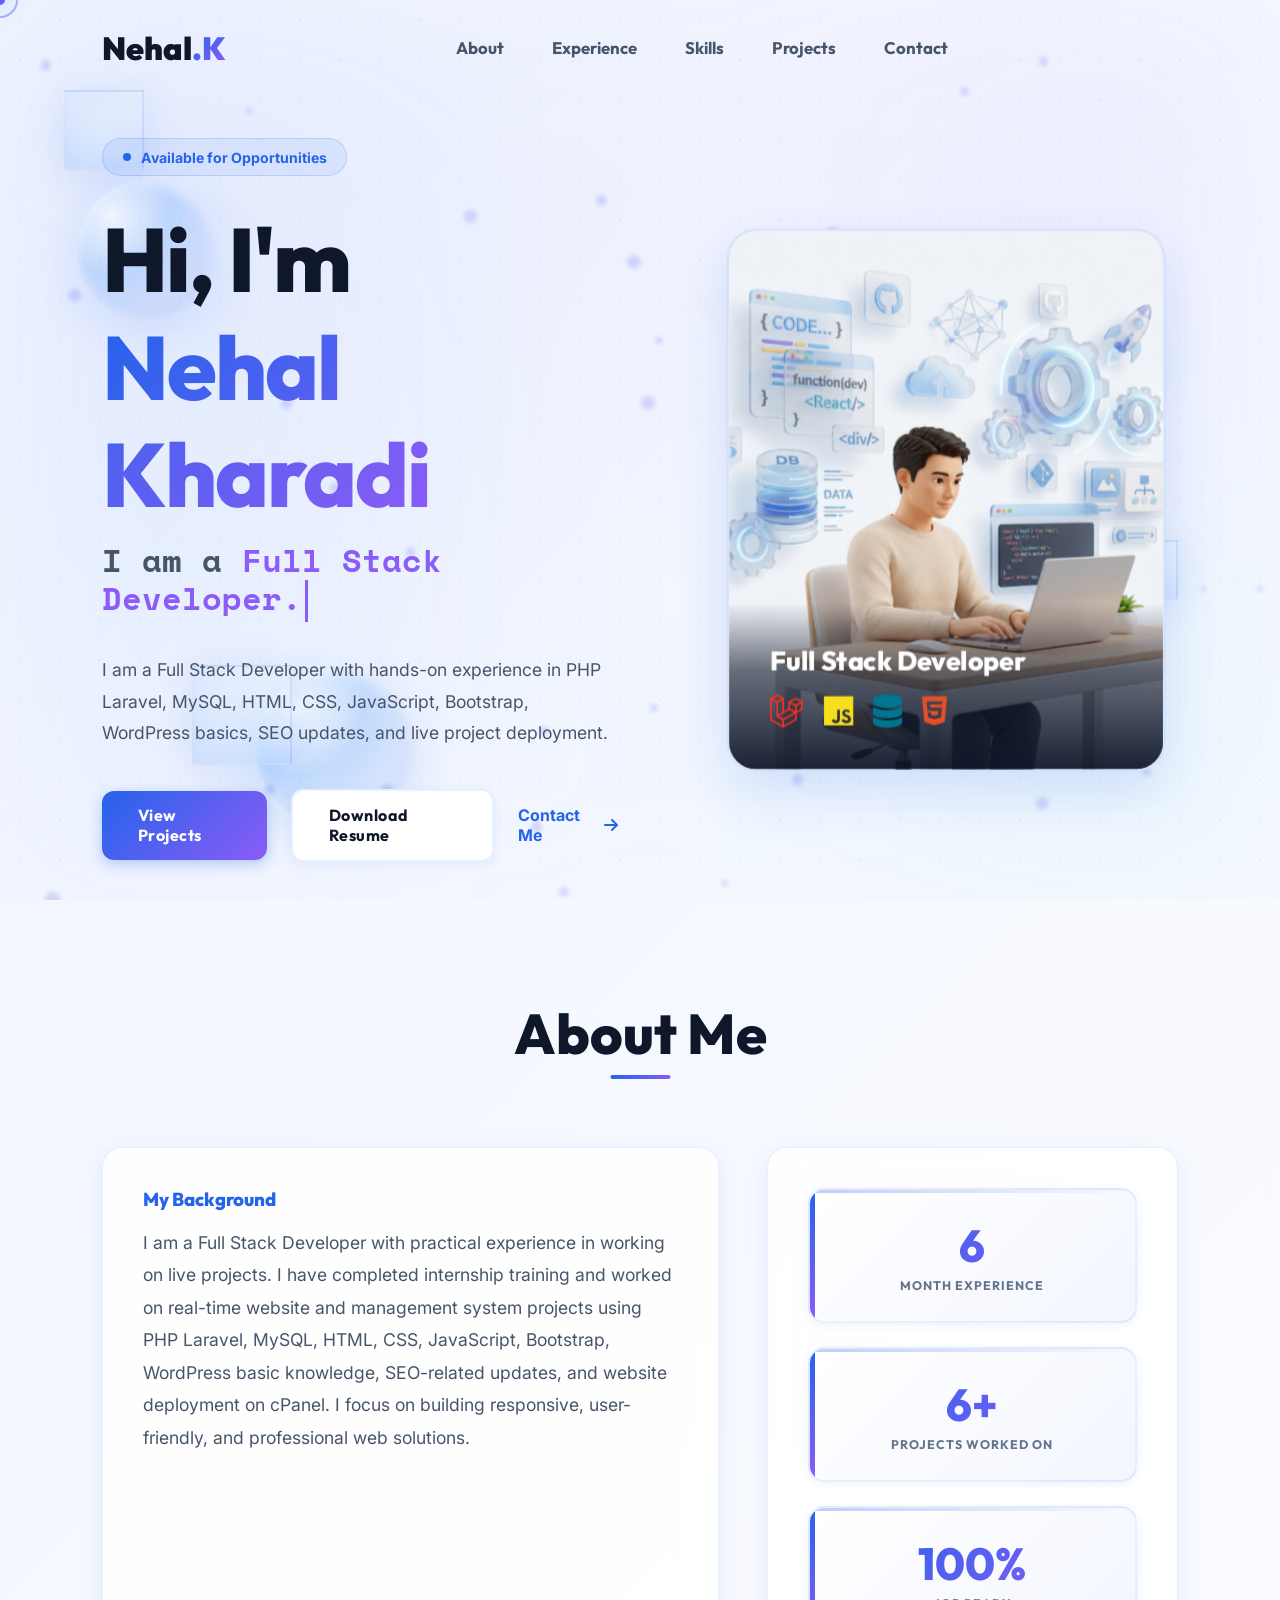
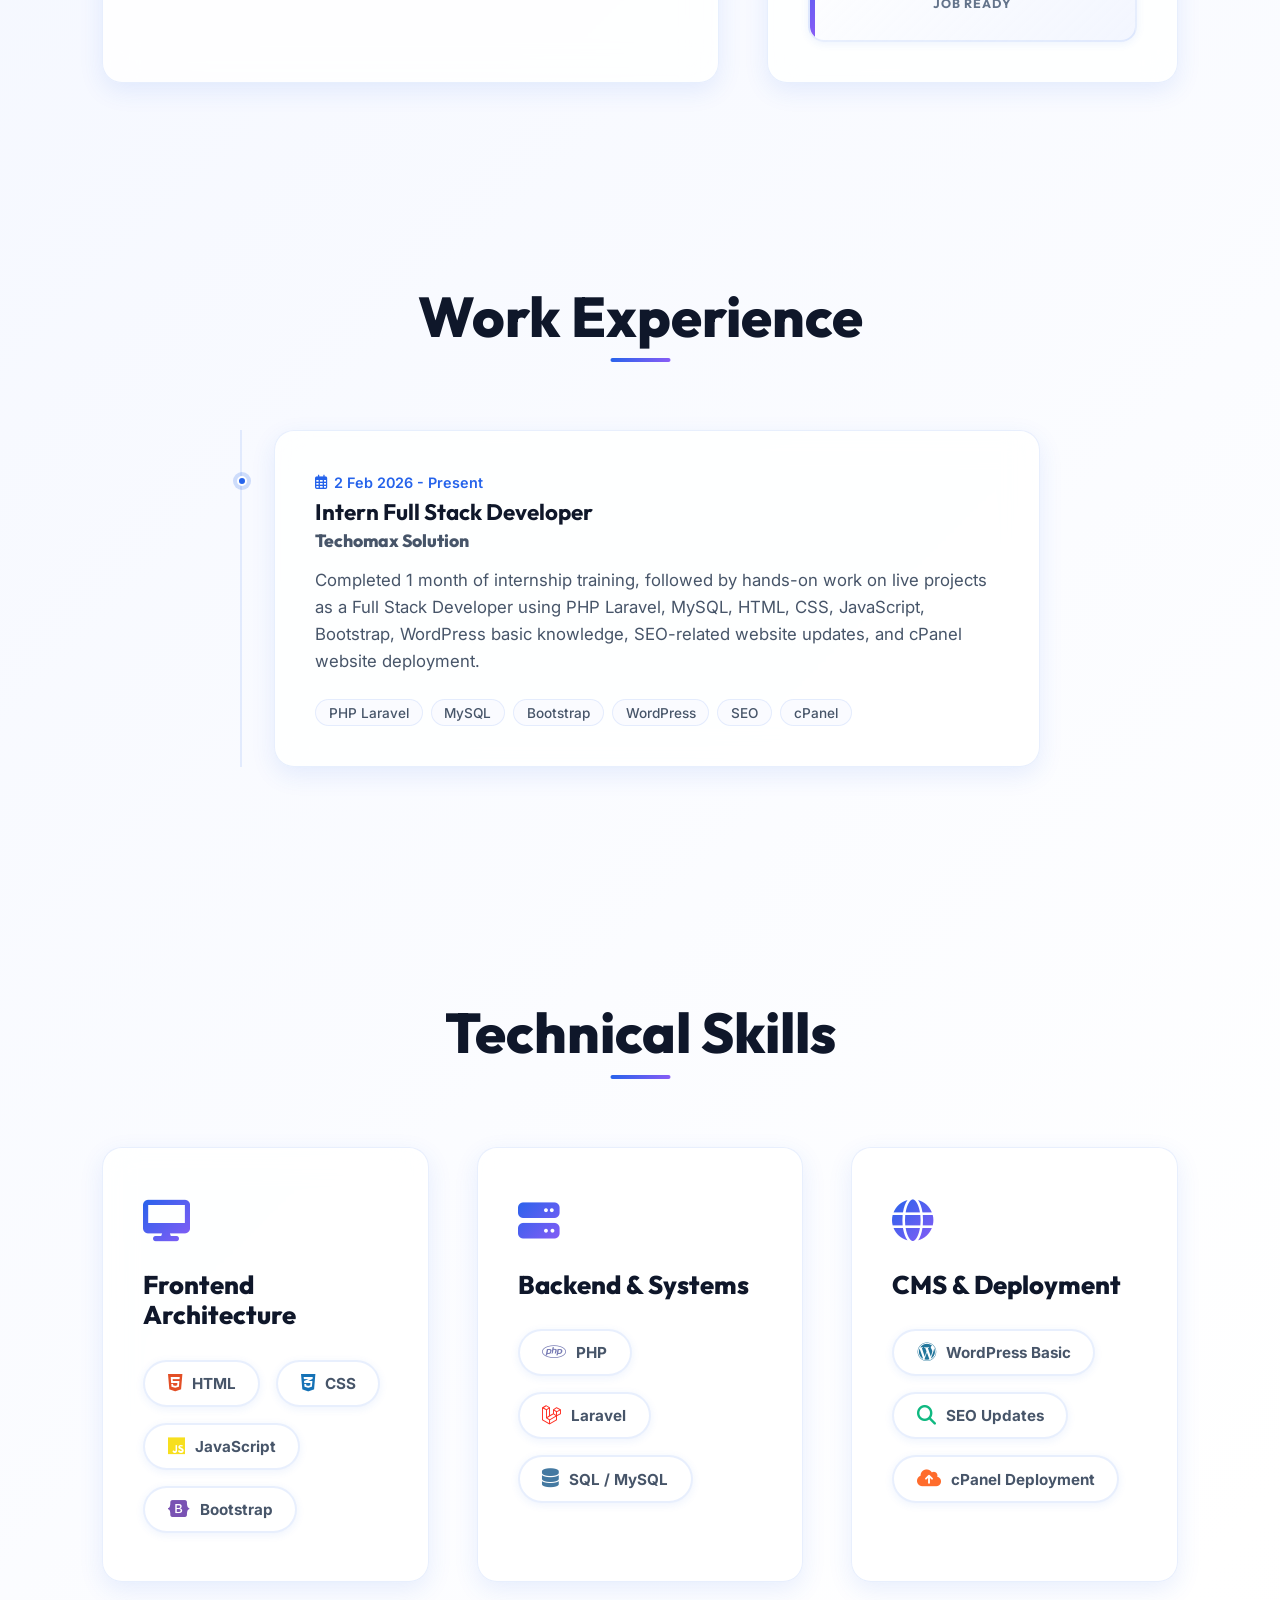
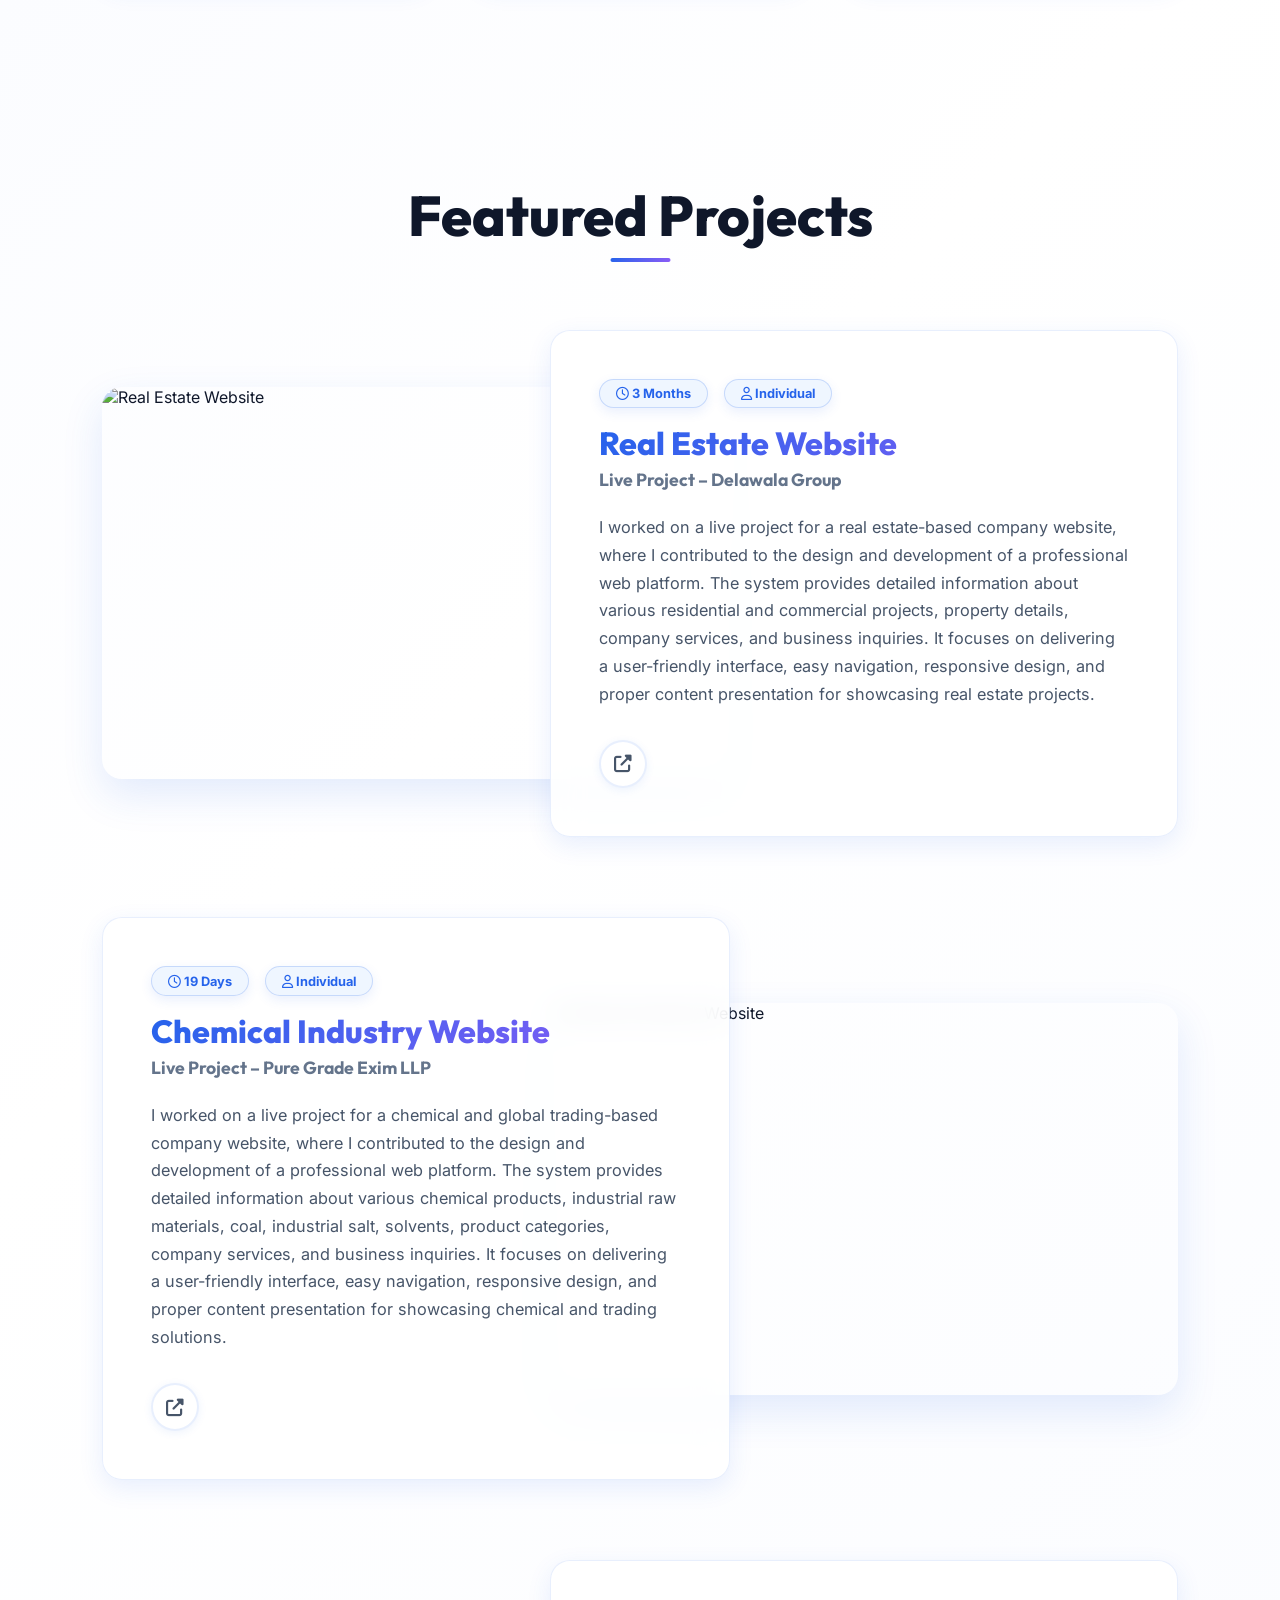
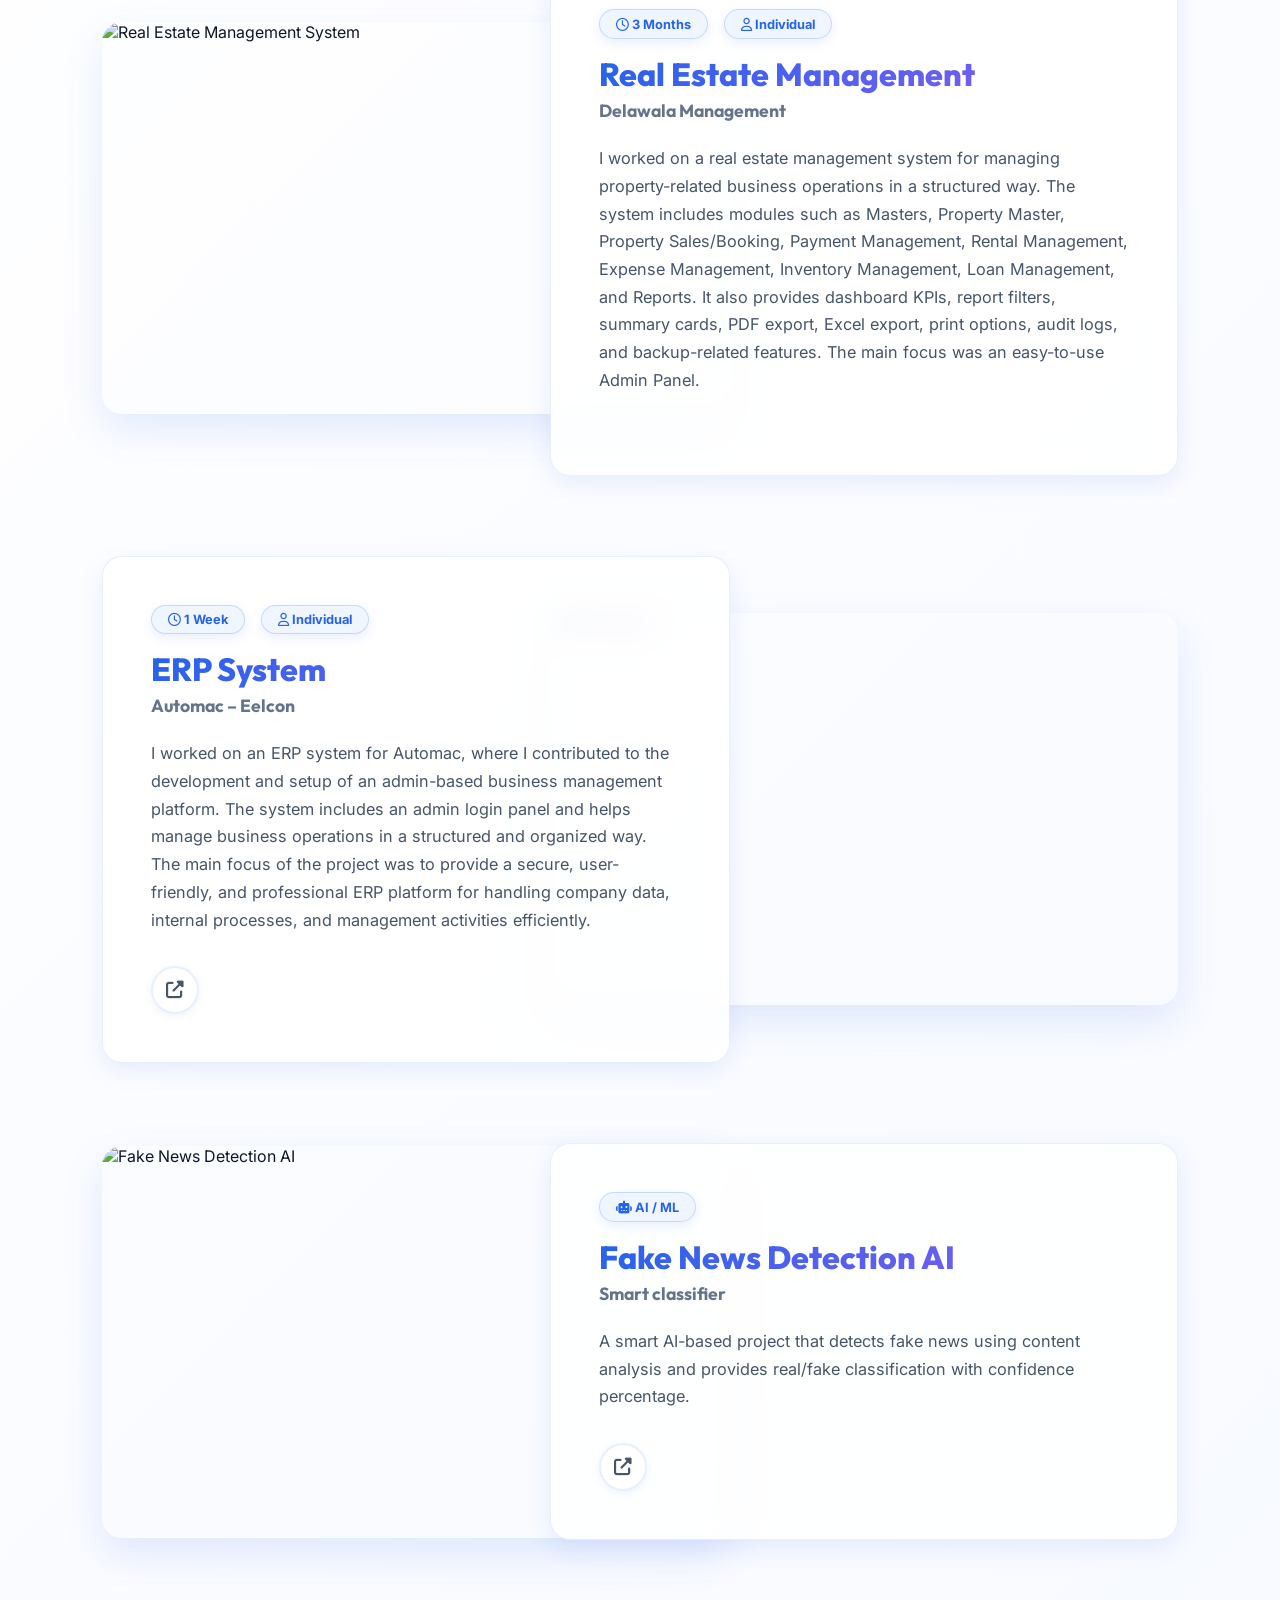
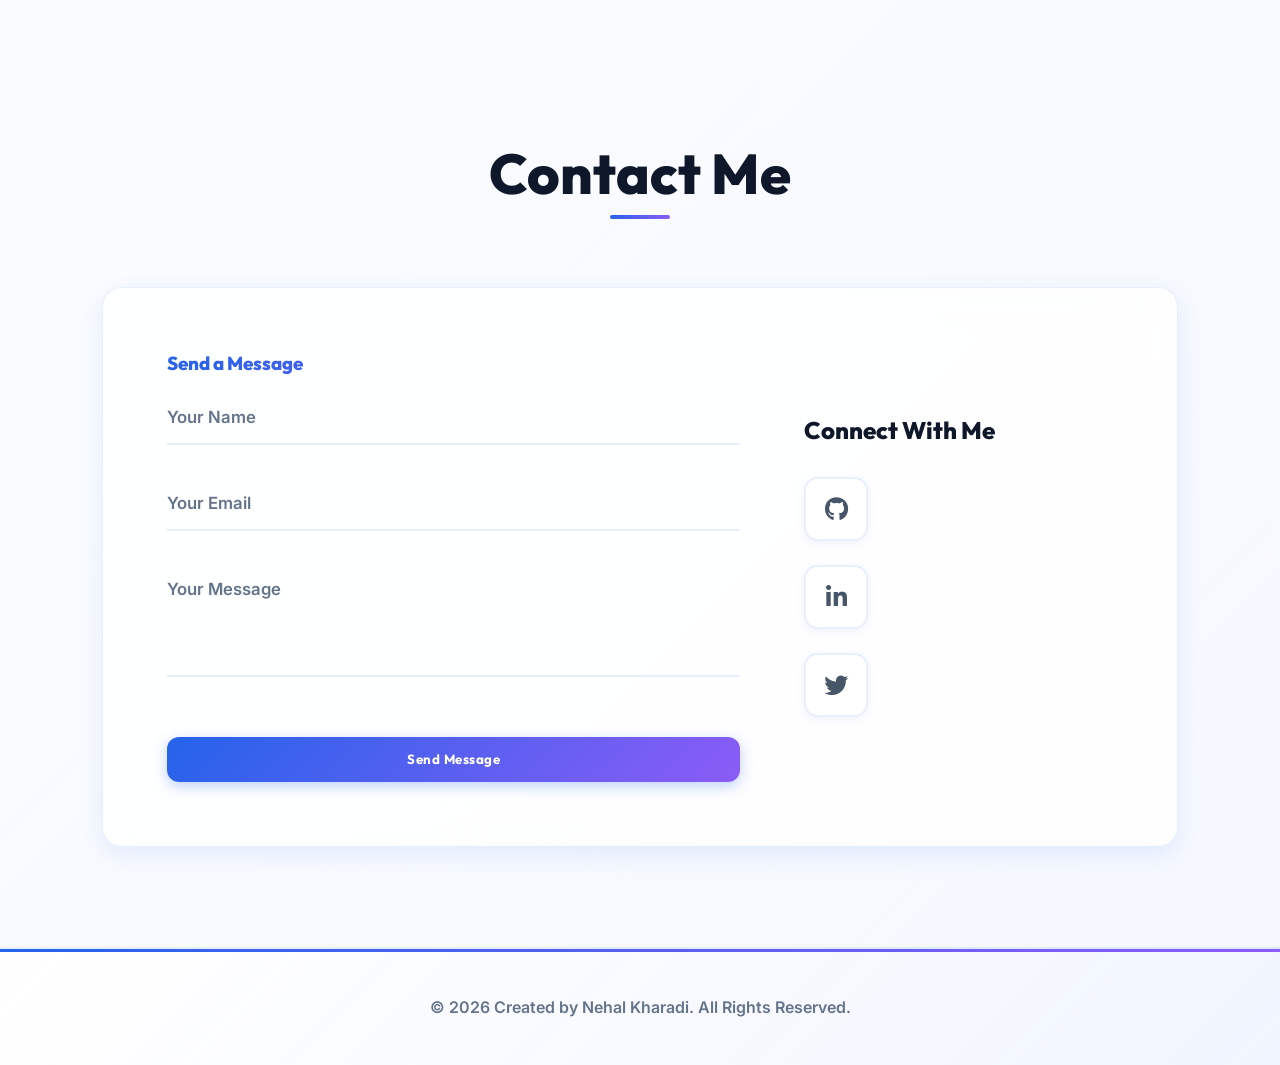
==== commit f717500d: "Add files via upload" ====
--- a/index.html
+++ b/index.html
@@ -1,359 +1,359 @@
-<!DOCTYPE html>
-<html lang="en">
-
-<head>
-    <meta charset="UTF-8">
-    <meta name="viewport" content="width=device-width, initial-scale=1.0">
-    <meta name="description" content="Nehal Kharadi - Full Stack Developer Portfolio">
-    <title>Nehal Kharadi - Full Stack Developer</title>
-    <!-- Fonts -->
-    <link rel="preconnect" href="https://fonts.googleapis.com">
-    <link rel="preconnect" href="https://fonts.gstatic.com" crossorigin>
-    <link href="https://fonts.googleapis.com/css2?family=Inter:wght@300;400;500;600;700&family=Outfit:wght@300;400;500;600;700;800;900&family=Space+Mono:wght@400;700&display=swap" rel="stylesheet">
-    <!-- Font Awesome -->
-    <link rel="stylesheet" href="https://cdnjs.cloudflare.com/ajax/libs/font-awesome/6.4.0/css/all.min.css">
-    <!-- Custom CSS -->
-    <link rel="stylesheet" href="style.css">
-</head>
-
-<body>
-    <!-- Custom Cursor -->
-    <div class="cursor-dot"></div>
-    <div class="cursor-outline"></div>
-
-    <!-- Background Design Layers -->
-    <div class="bg-3d-scene">
-        <!-- Layer 1: Light Grid Pattern -->
-        <div class="grid-overlay"></div>
-        
-        <!-- Layer 2: Floating 3D Shapes & Bubbles -->
-        <div class="shape shape-1 cube" data-speed="-1.2">
-            <div class="face front"></div>
-            <div class="face back"></div>
-            <div class="face right"></div>
-            <div class="face left"></div>
-            <div class="face top"></div>
-            <div class="face bottom"></div>
-        </div>
-        <div class="shape shape-2 cube" data-speed="1.8">
-            <div class="face front"></div>
-            <div class="face back"></div>
-            <div class="face right"></div>
-            <div class="face left"></div>
-            <div class="face top"></div>
-            <div class="face bottom"></div>
-        </div>
-        <div class="shape shape-3 cube" data-speed="1">
-            <div class="face front"></div>
-            <div class="face back"></div>
-            <div class="face right"></div>
-            <div class="face left"></div>
-            <div class="face top"></div>
-            <div class="face bottom"></div>
-        </div>
-        
-        <!-- Floating Soft Bubbles -->
-        <div class="bubble bubble-1"></div>
-        <div class="bubble bubble-2"></div>
-        <div class="bubble bubble-3"></div>
-        <div class="bubble bubble-4"></div>
-        
-        <!-- Layer 3: Soft Gradient Glows -->
-        <div class="glow-bg"></div>
-    </div>
-
-    <!-- Navbar -->
-    <nav id="navbar">
-        <div class="nav-container">
-            <a href="#hero" class="logo">Nehal<span class="text-primary">.K</span></a>
-            <ul class="nav-links">
-                <li><a href="#about" class="hover-underline">About</a></li>
-                <li><a href="#experience" class="hover-underline">Experience</a></li>
-                <li><a href="#skills" class="hover-underline">Skills</a></li>
-                <li><a href="#projects" class="hover-underline">Projects</a></li>
-                <li><a href="#contact" class="hover-underline">Contact</a></li>
-            </ul>
-            <div class="nav-actions">
-                <div class="hamburger">
-                    <div class="line"></div>
-                    <div class="line"></div>
-                    <div class="line"></div>
-                </div>
-            </div>
-        </div>
-    </nav>
-
-    <!-- Hero Section -->
-    <section id="hero" class="hero">
-        <!-- Floating Particle Canvas Container -->
-        <div id="particles-container"></div>
-        
-        <div class="hero-content reveal-fade-in">
-            <div class="opportunity-badge float-animation">
-                <div class="live-dot"></div>
-                <span>Available for Opportunities</span>
-            </div>
-            <h1 class="name">
-                Hi, I'm <br>
-                <span class="text-gradient">Nehal Kharadi</span>
-            </h1>
-            <h2 class="dynamic-text">I am a <span class="typing-text"></span><span class="cursor">&nbsp;</span></h2>
-            <p class="summary">I am a Full Stack Developer with hands-on experience in PHP Laravel, MySQL, HTML, CSS, JavaScript, Bootstrap, WordPress basics, SEO updates, and live project deployment.</p>
-            <div class="hero-cta">
-                <a href="#projects" class="btn btn-primary btn-3d">View Projects</a>
-                <a href="Nehal Kharadi .pdf" class="btn btn-outline btn-3d">Download Resume</a>
-                <a href="#contact" class="btn btn-link">Contact Me <i class="fas fa-arrow-right"></i></a>
-            </div>
-        </div>
-        <div class="hero-graphic reveal-zoom-in" id="parallax-scene">
-            <!-- 3D Card in Hero -->
-            <div class="hero-3d-card js-tilt">
-                <div class="card-glass">
-                    <img src="assets/main.png" alt="Full Stack Coding Concept">
-                    <div class="card-overlay">
-                        <h3>Full Stack Developer</h3>
-                        <div class="tech-icons">
-                            <i class="fab fa-laravel" style="color: #FF2D20;"></i>
-                            <i class="fab fa-js" style="color: #F7DF1E;"></i>
-                            <i class="fas fa-database" style="color: #00758F;"></i>
-                            <i class="fab fa-html5" style="color: #E34F26;"></i>
-                        </div>
-                    </div>
-                </div>
-            </div>
-        </div>
-    </section>
-
-    <!-- About Section -->
-    <section id="about" class="about section">
-        <h2 class="section-title reveal-fade-in">About Me</h2>
-        <div class="about-container">
-            <div class="about-text glass-box reveal-slide-up">
-                <h3 class="text-primary mb-4">My Background</h3>
-                <p>I am a Full Stack Developer with practical experience in working on live projects. I have completed internship training and worked on real-time website and management system projects using PHP Laravel, MySQL, HTML, CSS, JavaScript, Bootstrap, WordPress basic knowledge, SEO-related updates, and website deployment on cPanel. I focus on building responsive, user-friendly, and professional web solutions.</p>
-            </div>
-            <div class="about-stats glass-box reveal-slide-up" style="transition-delay: 0.2s;">
-                <div class="stat-item hover-lift">
-                    <h4 class="text-gradient">6</h4>
-                    <p>Month experience</p>
-                </div>
-                <div class="stat-item hover-lift">
-                    <h4 class="text-gradient">6+</h4>
-                    <p>Projects Worked On</p>
-                </div>
-                <div class="stat-item hover-lift">
-                    <h4 class="text-gradient">100%</h4>
-                    <p>Job Ready</p>
-                </div>
-            </div>
-        </div>
-    </section>
-
-    <!-- Experience Section -->
-    <section id="experience" class="experience section">
-        <h2 class="section-title reveal-fade-in">Work Experience</h2>
-        <div class="timeline-container">
-            <div class="timeline-item glass-box js-tilt reveal-slide-up">
-                <div class="timeline-dot"></div>
-                <div class="timeline-header">
-                    <span class="timeline-duration"><i class="far fa-calendar-alt"></i> 2 Feb 2026 - Present</span>
-                    <h3 class="timeline-title">Intern Full Stack Developer</h3>
-                    <h4 class="timeline-company">Techomax Solution</h4>
-                </div>
-                <div class="timeline-body">
-                    <p>Completed 1 month of internship training, followed by hands-on work on live projects as a Full Stack Developer using PHP Laravel, MySQL, HTML, CSS, JavaScript, Bootstrap, WordPress basic knowledge, SEO-related website updates, and cPanel website deployment.</p>
-                    <div class="timeline-tags">
-                        <span>PHP Laravel</span>
-                        <span>MySQL</span>
-                        <span>Bootstrap</span>
-                        <span>WordPress</span>
-                        <span>SEO</span>
-                        <span>cPanel</span>
-                    </div>
-                </div>
-            </div>
-        </div>
-    </section>
-
-    <!-- Skills Section -->
-    <section id="skills" class="skills section">
-        <h2 class="section-title reveal-fade-in">Technical Skills</h2>
-        <div class="skills-grid">
-            <!-- Frontend Card -->
-            <div class="skill-card js-tilt glass-box glow-border reveal-slide-up">
-                <div class="skill-icon"><i class="fas fa-desktop"></i></div>
-                <h3>Frontend Architecture</h3>
-                <div class="skill-chips">
-                    <div class="skill-chip"><i class="fab fa-html5 html-color"></i> HTML</div>
-                    <div class="skill-chip"><i class="fab fa-css3-alt css-color"></i> CSS</div>
-                    <div class="skill-chip"><i class="fab fa-js js-color"></i> JavaScript</div>
-                    <div class="skill-chip"><i class="fab fa-bootstrap bootstrap-color"></i> Bootstrap</div>
-                </div>
-            </div>
-
-            <!-- Backend & Database Card -->
-            <div class="skill-card js-tilt glass-box glow-border reveal-slide-up" style="transition-delay: 0.2s;">
-                <div class="skill-icon"><i class="fas fa-server"></i></div>
-                <h3>Backend & Systems</h3>
-                <div class="skill-chips">
-                    <div class="skill-chip"><i class="fab fa-php php-color"></i> PHP</div>
-                    <div class="skill-chip"><i class="fab fa-laravel laravel-color"></i> Laravel</div>
-                    <div class="skill-chip"><i class="fas fa-database sql-color"></i> SQL / MySQL</div>
-                </div>
-            </div>
-
-            <!-- Deployment & Marketing Card -->
-            <div class="skill-card js-tilt glass-box glow-border reveal-slide-up" style="transition-delay: 0.4s;">
-                <div class="skill-icon"><i class="fas fa-globe"></i></div>
-                <h3>CMS & Deployment</h3>
-                <div class="skill-chips">
-                    <div class="skill-chip"><i class="fab fa-wordpress wp-color"></i> WordPress Basic</div>
-                    <div class="skill-chip"><i class="fas fa-search seo-color"></i> SEO Updates</div>
-                    <div class="skill-chip"><i class="fas fa-cloud-upload-alt cpanel-color"></i> cPanel Deployment</div>
-                </div>
-            </div>
-        </div>
-    </section>
-
-    <!-- Projects Section -->
-    <section id="projects" class="projects section">
-        <h2 class="section-title reveal-fade-in">Featured Projects</h2>
-        <div class="project-gallery">
-            <!-- Project 1 -->
-            <div class="project-box js-tilt reveal-slide-up">
-                <div class="project-img">
-                    <img src="https://images.unsplash.com/photo-1564013799919-ab600027ffc6?auto=format&fit=crop&w=800&q=80" alt="Real Estate Website">
-                </div>
-                <div class="project-content glass-box">
-                    <div class="project-meta">
-                        <span class="badge"><i class="far fa-clock"></i> 3 Months</span>
-                        <span class="badge"><i class="far fa-user"></i> Individual</span>
-                    </div>
-                    <h3 class="text-gradient">Real Estate Website</h3>
-                    <h4 class="sub-project-title">Live Project – Delawala Group</h4>
-                    <p>I worked on a live project for a real estate-based company website, where I contributed to the design and development of a professional web platform. The system provides detailed information about various residential and commercial projects, property details, company services, and business inquiries. It focuses on delivering a user-friendly interface, easy navigation, responsive design, and proper content presentation for showcasing real estate projects.</p>
-                    <div class="project-links">
-                        <a href="https://delawalagroup.com/" target="_blank" rel="noopener" class="btn-icon"><i class="fas fa-external-link-alt"></i></a>
-                    </div>
-                </div>
-            </div>
-
-            <!-- Project 2 -->
-            <div class="project-box js-tilt reveal-slide-up">
-                <div class="project-img">
-                    <img src="https://images.unsplash.com/photo-1581091226825-a6a2a5aee158?auto=format&fit=crop&w=800&q=80" alt="Chemical Industry Website">
-                </div>
-                <div class="project-content glass-box">
-                    <div class="project-meta">
-                        <span class="badge"><i class="far fa-clock"></i> 19 Days</span>
-                        <span class="badge"><i class="far fa-user"></i> Individual</span>
-                    </div>
-                    <h3 class="text-gradient">Chemical Industry Website</h3>
-                    <h4 class="sub-project-title">Live Project – Pure Grade Exim LLP</h4>
-                    <p>I worked on a live project for a chemical and global trading-based company website, where I contributed to the design and development of a professional web platform. The system provides detailed information about various chemical products, industrial raw materials, coal, industrial salt, solvents, product categories, company services, and business inquiries. It focuses on delivering a user-friendly interface, easy navigation, responsive design, and proper content presentation for showcasing chemical and trading solutions.</p>
-                    <div class="project-links">
-                        <a href="https://puregrade.in/" target="_blank" rel="noopener" class="btn-icon"><i class="fas fa-external-link-alt"></i></a>
-                    </div>
-                </div>
-            </div>
-
-            <!-- Project 3 -->
-            <div class="project-box js-tilt reveal-slide-up">
-                <div class="project-img">
-                    <img src="https://images.unsplash.com/photo-1460925895917-afdab827c52f?auto=format&fit=crop&w=800&q=80" alt="Real Estate Management System">
-                </div>
-                <div class="project-content glass-box">
-                    <div class="project-meta">
-                        <span class="badge"><i class="far fa-clock"></i> 3 Months</span>
-                        <span class="badge"><i class="far fa-user"></i> Individual</span>
-                    </div>
-                    <h3 class="text-gradient">Real Estate Management</h3>
-                    <h4 class="sub-project-title">Delawala Management</h4>
-                    <p>I worked on a real estate management system for managing property-related business operations in a structured way. The system includes modules such as Masters, Property Master, Property Sales/Booking, Payment Management, Rental Management, Expense Management, Inventory Management, Loan Management, and Reports. It also provides dashboard KPIs, report filters, summary cards, PDF export, Excel export, print options, audit logs, and backup-related features. The main focus was an easy-to-use Admin Panel.</p>
-                </div>
-            </div>
-
-            <!-- Project 4 -->
-            <div class="project-box js-tilt reveal-slide-up">
-                <div class="project-img">
-                    <img src="https://images.unsplash.com/photo-1551288049-bebda4e38f71?auto=format&fit=crop&w=800&q=80" alt="ERP System">
-                </div>
-                <div class="project-content glass-box">
-                    <div class="project-meta">
-                        <span class="badge"><i class="far fa-clock"></i> 1 Week</span>
-                        <span class="badge"><i class="far fa-user"></i> Individual</span>
-                    </div>
-                    <h3 class="text-gradient">ERP System</h3>
-                    <h4 class="sub-project-title">Automac – Eelcon</h4>
-                    <p>I worked on an ERP system for Automac, where I contributed to the development and setup of an admin-based business management platform. The system includes an admin login panel and helps manage business operations in a structured and organized way. The main focus of the project was to provide a secure, user-friendly, and professional ERP platform for handling company data, internal processes, and management activities efficiently.</p>
-                    <div class="project-links">
-                        <a href="https://automac.eelcon.in/" target="_blank" rel="noopener" class="btn-icon"><i class="fas fa-external-link-alt"></i></a>
-                    </div>
-                </div>
-            </div>
-
-            <!-- Project 5 -->
-            <div class="project-box js-tilt reveal-slide-up">
-                <div class="project-img">
-                    <img src="https://images.unsplash.com/photo-1618005182384-a83a8bd57fbe?auto=format&fit=crop&w=800&q=80" alt="Fake News Detection AI">
-                </div>
-                <div class="project-content glass-box">
-                    <div class="project-meta">
-                        <span class="badge"><i class="fas fa-robot"></i> AI / ML</span>
-                    </div>
-                    <h3 class="text-gradient">Fake News Detection AI</h3>
-                    <h4 class="sub-project-title">Smart classifier</h4>
-                    <p>A smart AI-based project that detects fake news using content analysis and provides real/fake classification with confidence percentage.</p>
-                    <div class="project-links">
-                        <a href="https://nehalkharadi.github.io/fake-news-detection-ai/" target="_blank" rel="noopener" class="btn-icon"><i class="fas fa-external-link-alt"></i></a>
-                    </div>
-                </div>
-            </div>
-        </div>
-    </section>
-
-    <!-- Contact Section -->
-    <section id="contact" class="contact section">
-        <h2 class="section-title reveal-fade-in">Contact Me</h2>
-        <div class="contact-wrapper js-tilt glass-box reveal-slide-up">
-            <div class="contact-form-container">
-                <h3 class="text-gradient mb-4">Send a Message</h3>
-                <form id="contactForm" class="form-3d">
-                    <div class="input-container">
-                        <input type="text" required id="name" class="input-field">
-                        <label for="name">Your Name</label>
-                        <div class="input-line"></div>
-                    </div>
-                    <div class="input-container">
-                        <input type="email" required id="email" class="input-field">
-                        <label for="email">Your Email</label>
-                        <div class="input-line"></div>
-                    </div>
-                    <div class="input-container">
-                        <textarea required id="message" rows="4" class="input-field"></textarea>
-                        <label for="message">Your Message</label>
-                        <div class="input-line"></div>
-                    </div>
-                    <button type="submit" class="btn btn-primary btn-3d mt-4">Send Message</button>
-                </form>
-            </div>
-            <div class="contact-social">
-                <h3>Connect With Me</h3>
-                <div class="social-3d">
-                    <a href="https://github.com/nehalkharadi" target="_blank" rel="noopener" class="social-btn"><i class="fab fa-github"></i></a>
-                    <a href="https://linkedin.com/in/nehalkharadi" target="_blank" rel="noopener" class="social-btn"><i class="fab fa-linkedin-in"></i></a>
-                    <a href="#" class="social-btn"><i class="fab fa-twitter"></i></a>
-                </div>
-            </div>
-        </div>
-    </section>
-
-    <!-- Footer -->
-    <footer>
-        <p>© 2026 Created by Nehal Kharadi. All Rights Reserved.</p>
-    </footer>
-
-    <script src="script.js"></script>
-</body>
-
-</html>+<!DOCTYPE html>
+<html lang="en">
+
+<head>
+    <meta charset="UTF-8">
+    <meta name="viewport" content="width=device-width, initial-scale=1.0">
+    <meta name="description" content="Nehal Kharadi - Full Stack Developer Portfolio">
+    <title>Nehal Kharadi - Full Stack Developer</title>
+    <!-- Fonts -->
+    <link rel="preconnect" href="https://fonts.googleapis.com">
+    <link rel="preconnect" href="https://fonts.gstatic.com" crossorigin>
+    <link href="https://fonts.googleapis.com/css2?family=Inter:wght@300;400;500;600;700&family=Outfit:wght@300;400;500;600;700;800;900&family=Space+Mono:wght@400;700&display=swap" rel="stylesheet">
+    <!-- Font Awesome -->
+    <link rel="stylesheet" href="https://cdnjs.cloudflare.com/ajax/libs/font-awesome/6.4.0/css/all.min.css">
+    <!-- Custom CSS -->
+    <link rel="stylesheet" href="style.css">
+</head>
+
+<body>
+    <!-- Custom Cursor -->
+    <div class="cursor-dot"></div>
+    <div class="cursor-outline"></div>
+
+    <!-- Background Design Layers -->
+    <div class="bg-3d-scene">
+        <!-- Layer 1: Light Grid Pattern -->
+        <div class="grid-overlay"></div>
+        
+        <!-- Layer 2: Floating 3D Shapes & Bubbles -->
+        <div class="shape shape-1 cube" data-speed="-1.2">
+            <div class="face front"></div>
+            <div class="face back"></div>
+            <div class="face right"></div>
+            <div class="face left"></div>
+            <div class="face top"></div>
+            <div class="face bottom"></div>
+        </div>
+        <div class="shape shape-2 cube" data-speed="1.8">
+            <div class="face front"></div>
+            <div class="face back"></div>
+            <div class="face right"></div>
+            <div class="face left"></div>
+            <div class="face top"></div>
+            <div class="face bottom"></div>
+        </div>
+        <div class="shape shape-3 cube" data-speed="1">
+            <div class="face front"></div>
+            <div class="face back"></div>
+            <div class="face right"></div>
+            <div class="face left"></div>
+            <div class="face top"></div>
+            <div class="face bottom"></div>
+        </div>
+        
+        <!-- Floating Soft Bubbles -->
+        <div class="bubble bubble-1"></div>
+        <div class="bubble bubble-2"></div>
+        <div class="bubble bubble-3"></div>
+        <div class="bubble bubble-4"></div>
+        
+        <!-- Layer 3: Soft Gradient Glows -->
+        <div class="glow-bg"></div>
+    </div>
+
+    <!-- Navbar -->
+    <nav id="navbar">
+        <div class="nav-container">
+            <a href="#hero" class="logo">Nehal<span class="text-primary">.K</span></a>
+            <ul class="nav-links">
+                <li><a href="#about" class="hover-underline">About</a></li>
+                <li><a href="#experience" class="hover-underline">Experience</a></li>
+                <li><a href="#skills" class="hover-underline">Skills</a></li>
+                <li><a href="#projects" class="hover-underline">Projects</a></li>
+                <li><a href="#contact" class="hover-underline">Contact</a></li>
+            </ul>
+            <div class="nav-actions">
+                <div class="hamburger">
+                    <div class="line"></div>
+                    <div class="line"></div>
+                    <div class="line"></div>
+                </div>
+            </div>
+        </div>
+    </nav>
+
+    <!-- Hero Section -->
+    <section id="hero" class="hero">
+        <!-- Floating Particle Canvas Container -->
+        <div id="particles-container"></div>
+        
+        <div class="hero-content reveal-fade-in">
+            <div class="opportunity-badge float-animation">
+                <div class="live-dot"></div>
+                <span>Available for Opportunities</span>
+            </div>
+            <h1 class="name">
+                Hi, I'm <br>
+                <span class="text-gradient">Nehal Kharadi</span>
+            </h1>
+            <h2 class="dynamic-text">I am a <span class="typing-text"></span><span class="cursor">&nbsp;</span></h2>
+            <p class="summary">I am a Full Stack Developer with hands-on experience in PHP Laravel, MySQL, HTML, CSS, JavaScript, Bootstrap, WordPress basics, SEO updates, and live project deployment.</p>
+            <div class="hero-cta">
+                <a href="#projects" class="btn btn-primary btn-3d">View Projects</a>
+                <a href="Nehal Kharadi .pdf" class="btn btn-outline btn-3d">Download Resume</a>
+                <a href="#contact" class="btn btn-link">Contact Me <i class="fas fa-arrow-right"></i></a>
+            </div>
+        </div>
+        <div class="hero-graphic reveal-zoom-in" id="parallax-scene">
+            <!-- 3D Card in Hero -->
+            <div class="hero-3d-card js-tilt">
+                <div class="card-glass">
+                    <img src="assets/main.png" alt="Full Stack Coding Concept">
+                    <div class="card-overlay">
+                        <h3>Full Stack Developer</h3>
+                        <div class="tech-icons">
+                            <i class="fab fa-laravel" style="color: #FF2D20;"></i>
+                            <i class="fab fa-js" style="color: #F7DF1E;"></i>
+                            <i class="fas fa-database" style="color: #00758F;"></i>
+                            <i class="fab fa-html5" style="color: #E34F26;"></i>
+                        </div>
+                    </div>
+                </div>
+            </div>
+        </div>
+    </section>
+
+    <!-- About Section -->
+    <section id="about" class="about section">
+        <h2 class="section-title reveal-fade-in">About Me</h2>
+        <div class="about-container">
+            <div class="about-text glass-box reveal-slide-up">
+                <h3 class="text-primary mb-4">My Background</h3>
+                <p>I am a Full Stack Developer with practical experience in working on live projects. I have completed internship training and worked on real-time website and management system projects using PHP Laravel, MySQL, HTML, CSS, JavaScript, Bootstrap, WordPress basic knowledge, SEO-related updates, and website deployment on cPanel. I focus on building responsive, user-friendly, and professional web solutions.</p>
+            </div>
+            <div class="about-stats glass-box reveal-slide-up" style="transition-delay: 0.2s;">
+                <div class="stat-item hover-lift">
+                    <h4 class="text-gradient">6</h4>
+                    <p>Month experience</p>
+                </div>
+                <div class="stat-item hover-lift">
+                    <h4 class="text-gradient">6+</h4>
+                    <p>Projects Worked On</p>
+                </div>
+                <div class="stat-item hover-lift">
+                    <h4 class="text-gradient">100%</h4>
+                    <p>Job Ready</p>
+                </div>
+            </div>
+        </div>
+    </section>
+
+    <!-- Experience Section -->
+    <section id="experience" class="experience section">
+        <h2 class="section-title reveal-fade-in">Work Experience</h2>
+        <div class="timeline-container">
+        <div class="timeline-item glass-box reveal-slide-up">
+                <div class="timeline-dot"></div>
+                <div class="timeline-header">
+                    <span class="timeline-duration"><i class="far fa-calendar-alt"></i> 2 Feb 2026 - Present</span>
+                    <h3 class="timeline-title">Intern Full Stack Developer</h3>
+                    <h4 class="timeline-company">Techomax Solution</h4>
+                </div>
+                <div class="timeline-body">
+                    <p>Completed 1 month of internship training, followed by hands-on work on live projects as a Full Stack Developer using PHP Laravel, MySQL, HTML, CSS, JavaScript, Bootstrap, WordPress basic knowledge, SEO-related website updates, and cPanel website deployment.</p>
+                    <div class="timeline-tags">
+                        <span>PHP Laravel</span>
+                        <span>MySQL</span>
+                        <span>Bootstrap</span>
+                        <span>WordPress</span>
+                        <span>SEO</span>
+                        <span>cPanel</span>
+                    </div>
+                </div>
+            </div>
+        </div>
+    </section>
+
+    <!-- Skills Section -->
+    <section id="skills" class="skills section">
+        <h2 class="section-title reveal-fade-in">Technical Skills</h2>
+        <div class="skills-grid">
+            <!-- Frontend Card -->
+            <div class="skill-card glass-box reveal-slide-up">
+                <div class="skill-icon"><i class="fas fa-desktop"></i></div>
+                <h3>Frontend Architecture</h3>
+                <div class="skill-chips">
+                    <div class="skill-chip"><i class="fab fa-html5 html-color"></i> HTML</div>
+                    <div class="skill-chip"><i class="fab fa-css3-alt css-color"></i> CSS</div>
+                    <div class="skill-chip"><i class="fab fa-js js-color"></i> JavaScript</div>
+                    <div class="skill-chip"><i class="fab fa-bootstrap bootstrap-color"></i> Bootstrap</div>
+                </div>
+            </div>
+
+            <!-- Backend & Database Card -->
+            <div class="skill-card glass-box reveal-slide-up" style="transition-delay: 0.2s;">
+                <div class="skill-icon"><i class="fas fa-server"></i></div>
+                <h3>Backend & Systems</h3>
+                <div class="skill-chips">
+                    <div class="skill-chip"><i class="fab fa-php php-color"></i> PHP</div>
+                    <div class="skill-chip"><i class="fab fa-laravel laravel-color"></i> Laravel</div>
+                    <div class="skill-chip"><i class="fas fa-database sql-color"></i> SQL / MySQL</div>
+                </div>
+            </div>
+
+            <!-- Deployment & Marketing Card -->
+            <div class="skill-card glass-box reveal-slide-up" style="transition-delay: 0.4s;">
+                <div class="skill-icon"><i class="fas fa-globe"></i></div>
+                <h3>CMS & Deployment</h3>
+                <div class="skill-chips">
+                    <div class="skill-chip"><i class="fab fa-wordpress wp-color"></i> WordPress Basic</div>
+                    <div class="skill-chip"><i class="fas fa-search seo-color"></i> SEO Updates</div>
+                    <div class="skill-chip"><i class="fas fa-cloud-upload-alt cpanel-color"></i> cPanel Deployment</div>
+                </div>
+            </div>
+        </div>
+    </section>
+
+    <!-- Projects Section -->
+    <section id="projects" class="projects section">
+        <h2 class="section-title reveal-fade-in">Featured Projects</h2>
+        <div class="project-gallery">
+            <!-- Project 1 -->
+            <div class="project-box reveal-slide-up">
+                <div class="project-img">
+                    <img src="https://images.unsplash.com/photo-1564013799919-ab600027ffc6?auto=format&fit=crop&w=800&q=80" alt="Real Estate Website">
+                </div>
+                <div class="project-content glass-box">
+                    <div class="project-meta">
+                        <span class="badge"><i class="far fa-clock"></i> 3 Months</span>
+                        <span class="badge"><i class="far fa-user"></i> Individual</span>
+                    </div>
+                    <h3 class="text-gradient">Real Estate Website</h3>
+                    <h4 class="sub-project-title">Live Project – Delawala Group</h4>
+                    <p>I worked on a live project for a real estate-based company website, where I contributed to the design and development of a professional web platform. The system provides detailed information about various residential and commercial projects, property details, company services, and business inquiries. It focuses on delivering a user-friendly interface, easy navigation, responsive design, and proper content presentation for showcasing real estate projects.</p>
+                    <div class="project-links">
+                        <a href="https://delawalagroup.com/" target="_blank" rel="noopener" class="btn-icon"><i class="fas fa-external-link-alt"></i></a>
+                    </div>
+                </div>
+            </div>
+
+            <!-- Project 2 -->
+            <div class="project-box reveal-slide-up">
+                <div class="project-img">
+                    <img src="https://images.unsplash.com/photo-1581091226825-a6a2a5aee158?auto=format&fit=crop&w=800&q=80" alt="Chemical Industry Website">
+                </div>
+                <div class="project-content glass-box">
+                    <div class="project-meta">
+                        <span class="badge"><i class="far fa-clock"></i> 19 Days</span>
+                        <span class="badge"><i class="far fa-user"></i> Individual</span>
+                    </div>
+                    <h3 class="text-gradient">Chemical Industry Website</h3>
+                    <h4 class="sub-project-title">Live Project – Pure Grade Exim LLP</h4>
+                    <p>I worked on a live project for a chemical and global trading-based company website, where I contributed to the design and development of a professional web platform. The system provides detailed information about various chemical products, industrial raw materials, coal, industrial salt, solvents, product categories, company services, and business inquiries. It focuses on delivering a user-friendly interface, easy navigation, responsive design, and proper content presentation for showcasing chemical and trading solutions.</p>
+                    <div class="project-links">
+                        <a href="https://puregrade.in/" target="_blank" rel="noopener" class="btn-icon"><i class="fas fa-external-link-alt"></i></a>
+                    </div>
+                </div>
+            </div>
+
+            <!-- Project 3 -->
+            <div class="project-box reveal-slide-up">
+                <div class="project-img">
+                    <img src="https://images.unsplash.com/photo-1460925895917-afdab827c52f?auto=format&fit=crop&w=800&q=80" alt="Real Estate Management System">
+                </div>
+                <div class="project-content glass-box">
+                    <div class="project-meta">
+                        <span class="badge"><i class="far fa-clock"></i> 3 Months</span>
+                        <span class="badge"><i class="far fa-user"></i> Individual</span>
+                    </div>
+                    <h3 class="text-gradient">Real Estate Management</h3>
+                    <h4 class="sub-project-title">Delawala Management</h4>
+                    <p>I worked on a real estate management system for managing property-related business operations in a structured way. The system includes modules such as Masters, Property Master, Property Sales/Booking, Payment Management, Rental Management, Expense Management, Inventory Management, Loan Management, and Reports. It also provides dashboard KPIs, report filters, summary cards, PDF export, Excel export, print options, audit logs, and backup-related features. The main focus was an easy-to-use Admin Panel.</p>
+                </div>
+            </div>
+
+            <!-- Project 4 -->
+            <div class="project-box reveal-slide-up">
+                <div class="project-img">
+                    <img src="https://images.unsplash.com/photo-1551288049-bebda4e38f71?auto=format&fit=crop&w=800&q=80" alt="ERP System">
+                </div>
+                <div class="project-content glass-box">
+                    <div class="project-meta">
+                        <span class="badge"><i class="far fa-clock"></i> 1 Week</span>
+                        <span class="badge"><i class="far fa-user"></i> Individual</span>
+                    </div>
+                    <h3 class="text-gradient">ERP System</h3>
+                    <h4 class="sub-project-title">Automac – Eelcon</h4>
+                    <p>I worked on an ERP system for Automac, where I contributed to the development and setup of an admin-based business management platform. The system includes an admin login panel and helps manage business operations in a structured and organized way. The main focus of the project was to provide a secure, user-friendly, and professional ERP platform for handling company data, internal processes, and management activities efficiently.</p>
+                    <div class="project-links">
+                        <a href="https://automac.eelcon.in/" target="_blank" rel="noopener" class="btn-icon"><i class="fas fa-external-link-alt"></i></a>
+                    </div>
+                </div>
+            </div>
+
+            <!-- Project 5 -->
+            <div class="project-box reveal-slide-up">
+                <div class="project-img">
+                    <img src="https://images.unsplash.com/photo-1618005182384-a83a8bd57fbe?auto=format&fit=crop&w=800&q=80" alt="Fake News Detection AI">
+                </div>
+                <div class="project-content glass-box">
+                    <div class="project-meta">
+                        <span class="badge"><i class="fas fa-robot"></i> AI / ML</span>
+                    </div>
+                    <h3 class="text-gradient">Fake News Detection AI</h3>
+                    <h4 class="sub-project-title">Smart classifier</h4>
+                    <p>A smart AI-based project that detects fake news using content analysis and provides real/fake classification with confidence percentage.</p>
+                    <div class="project-links">
+                        <a href="https://nehalkharadi.github.io/fake-news-detection-ai/" target="_blank" rel="noopener" class="btn-icon"><i class="fas fa-external-link-alt"></i></a>
+                    </div>
+                </div>
+            </div>
+        </div>
+    </section>
+
+    <!-- Contact Section -->
+    <section id="contact" class="contact section">
+        <h2 class="section-title reveal-fade-in">Contact Me</h2>
+        <div class="contact-wrapper glass-box reveal-slide-up">
+            <div class="contact-form-container">
+                <h3 class="text-gradient mb-4">Send a Message</h3>
+                <form id="contactForm" class="form-3d">
+                    <div class="input-container">
+                        <input type="text" required id="name" class="input-field">
+                        <label for="name">Your Name</label>
+                        <div class="input-line"></div>
+                    </div>
+                    <div class="input-container">
+                        <input type="email" required id="email" class="input-field">
+                        <label for="email">Your Email</label>
+                        <div class="input-line"></div>
+                    </div>
+                    <div class="input-container">
+                        <textarea required id="message" rows="4" class="input-field"></textarea>
+                        <label for="message">Your Message</label>
+                        <div class="input-line"></div>
+                    </div>
+                    <button type="submit" class="btn btn-primary btn-3d mt-4">Send Message</button>
+                </form>
+            </div>
+            <div class="contact-social">
+                <h3>Connect With Me</h3>
+                <div class="social-3d">
+                    <a href="https://github.com/nehalkharadi" target="_blank" rel="noopener" class="social-btn"><i class="fab fa-github"></i></a>
+                    <a href="https://linkedin.com/in/nehalkharadi" target="_blank" rel="noopener" class="social-btn"><i class="fab fa-linkedin-in"></i></a>
+                    <a href="#" class="social-btn"><i class="fab fa-twitter"></i></a>
+                </div>
+            </div>
+        </div>
+    </section>
+
+    <!-- Footer -->
+    <footer>
+        <p>© 2026 Created by Nehal Kharadi. All Rights Reserved.</p>
+    </footer>
+
+    <script src="script.js"></script>
+</body>
+
+</html>
--- a/style.css
+++ b/style.css
@@ -171,17 +171,6 @@
     pointer-events: none;
     z-index: 0;
 }
-    background-size: 50px 50px, 25px 25px;
-    background-position: 0 0, 12.5px 12.5px;
-    pointer-events: none;
-    z-index: 0;
-    animation: gridFloat 30s linear infinite;
-}
-
-@keyframes gridFloat {
-    0% { transform: translateY(0); }
-    100% { transform: translateY(50px); }
-}
 
 /* Layer 2: Floating 3D Premium Cubes */
 .cube {
@@ -933,53 +922,13 @@
 
 .skill-card {
     padding: 3rem 2.5rem;
-    transform-style: preserve-3d;
     position: relative;
 }
 
-/* Premium Glowing Border Effect */
-.glow-border {
-    position: relative;
-}
-
-.glow-border::before {
-    content: '';
-    position: absolute;
-    top: -2px;
-    left: -2px;
-    right: -2px;
-    bottom: -2px;
-    border-radius: 20px;
-    background: var(--gradient-accent);
-    opacity: 0;
-    transition: opacity 0.5s ease;
-    pointer-events: none;
-    z-index: -1;
-    filter: blur(8px);
-}
-
-.glow-border::after {
-    content: '';
-    position: absolute;
-    top: 0;
-    left: 0;
-    right: 0;
-    bottom: 0;
-    border-radius: 20px;
-    padding: 2px;
-    background: var(--gradient-accent);
-    -webkit-mask: linear-gradient(#fff 0 0) content-box, linear-gradient(#fff 0 0);
-    -webkit-mask-composite: xor;
-    mask: linear-gradient(#fff 0 0) content-box, linear-gradient(#fff 0 0);
-    mask-composite: exclude;
-    opacity: 0;
-    transition: opacity 0.5s ease;
-    pointer-events: none;
-}
-
-.glow-border:hover::before,
-.glow-border:hover::after {
-    opacity: 1;
+.skill-card:hover {
+    border-color: rgba(37, 99, 235, 0.3);
+    box-shadow: var(--shadow-md);
+    transform: translateY(-4px);
 }
 
 .skill-icon {
